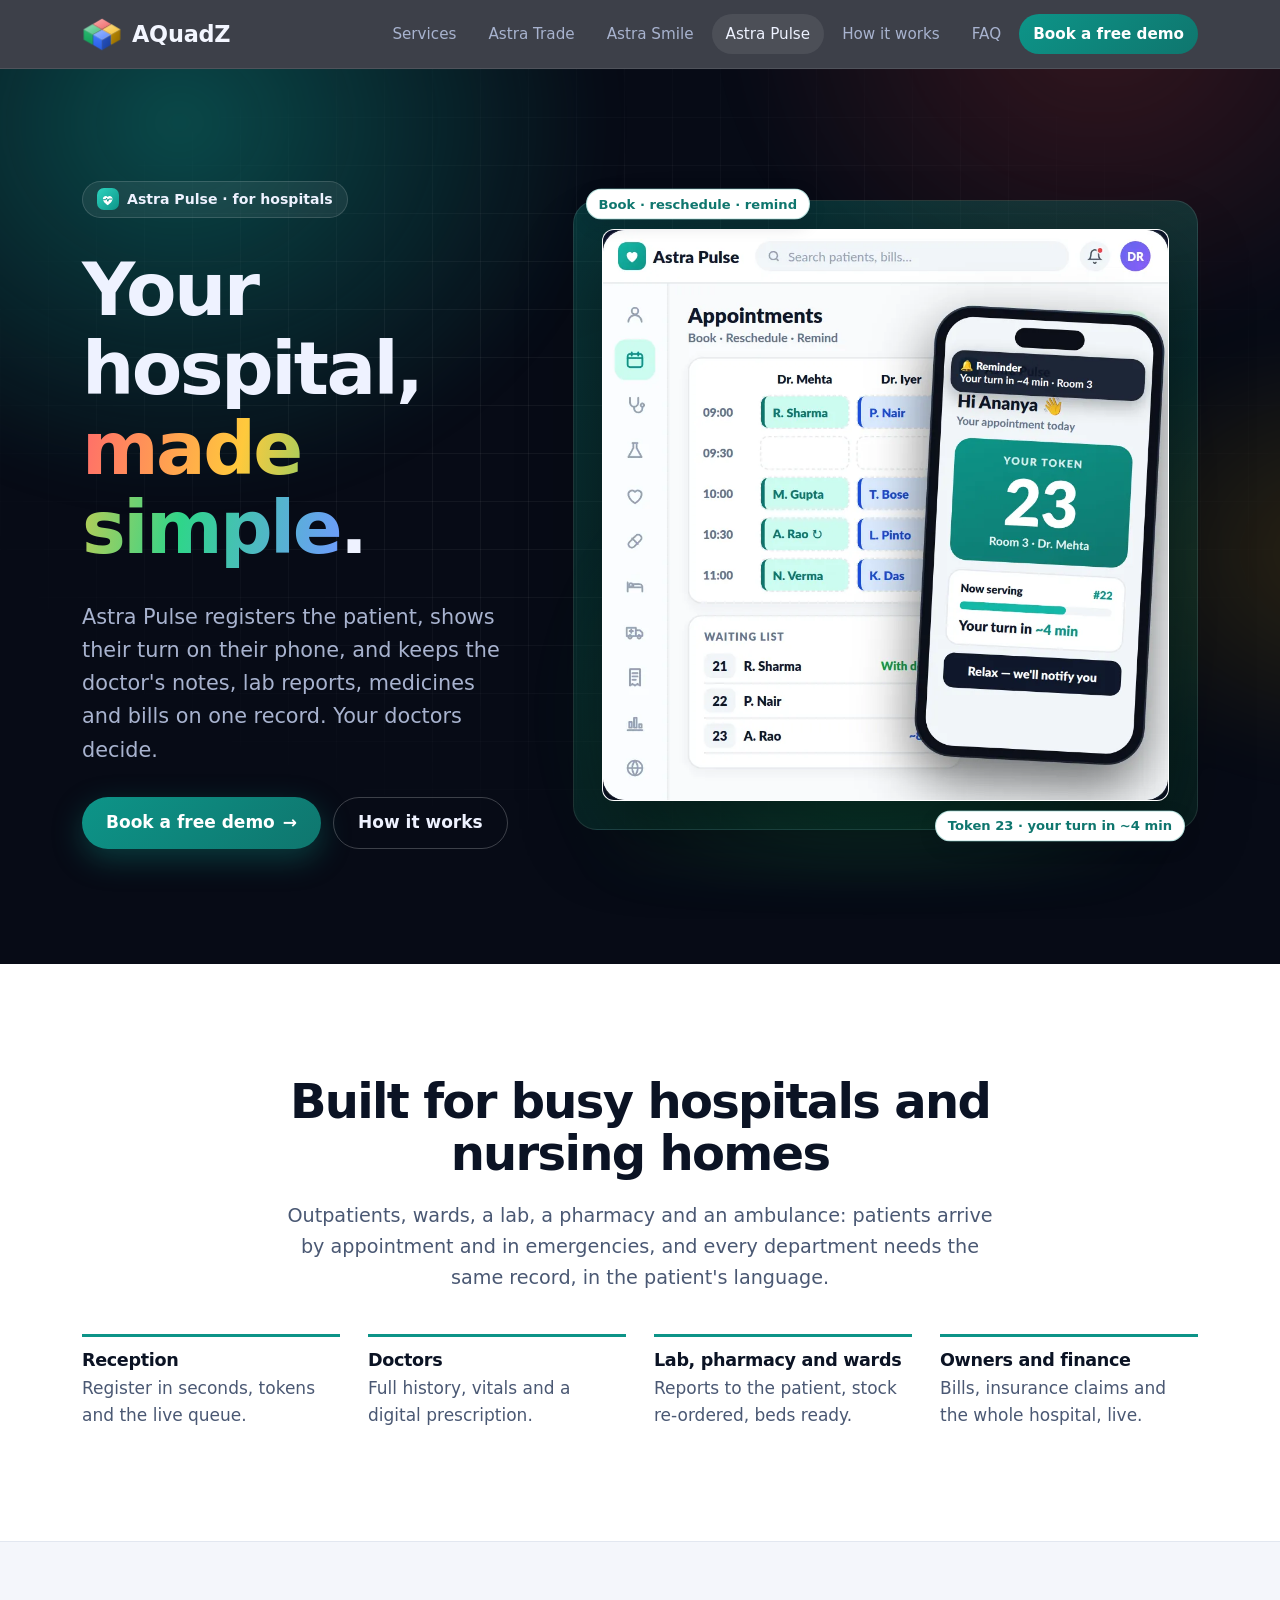
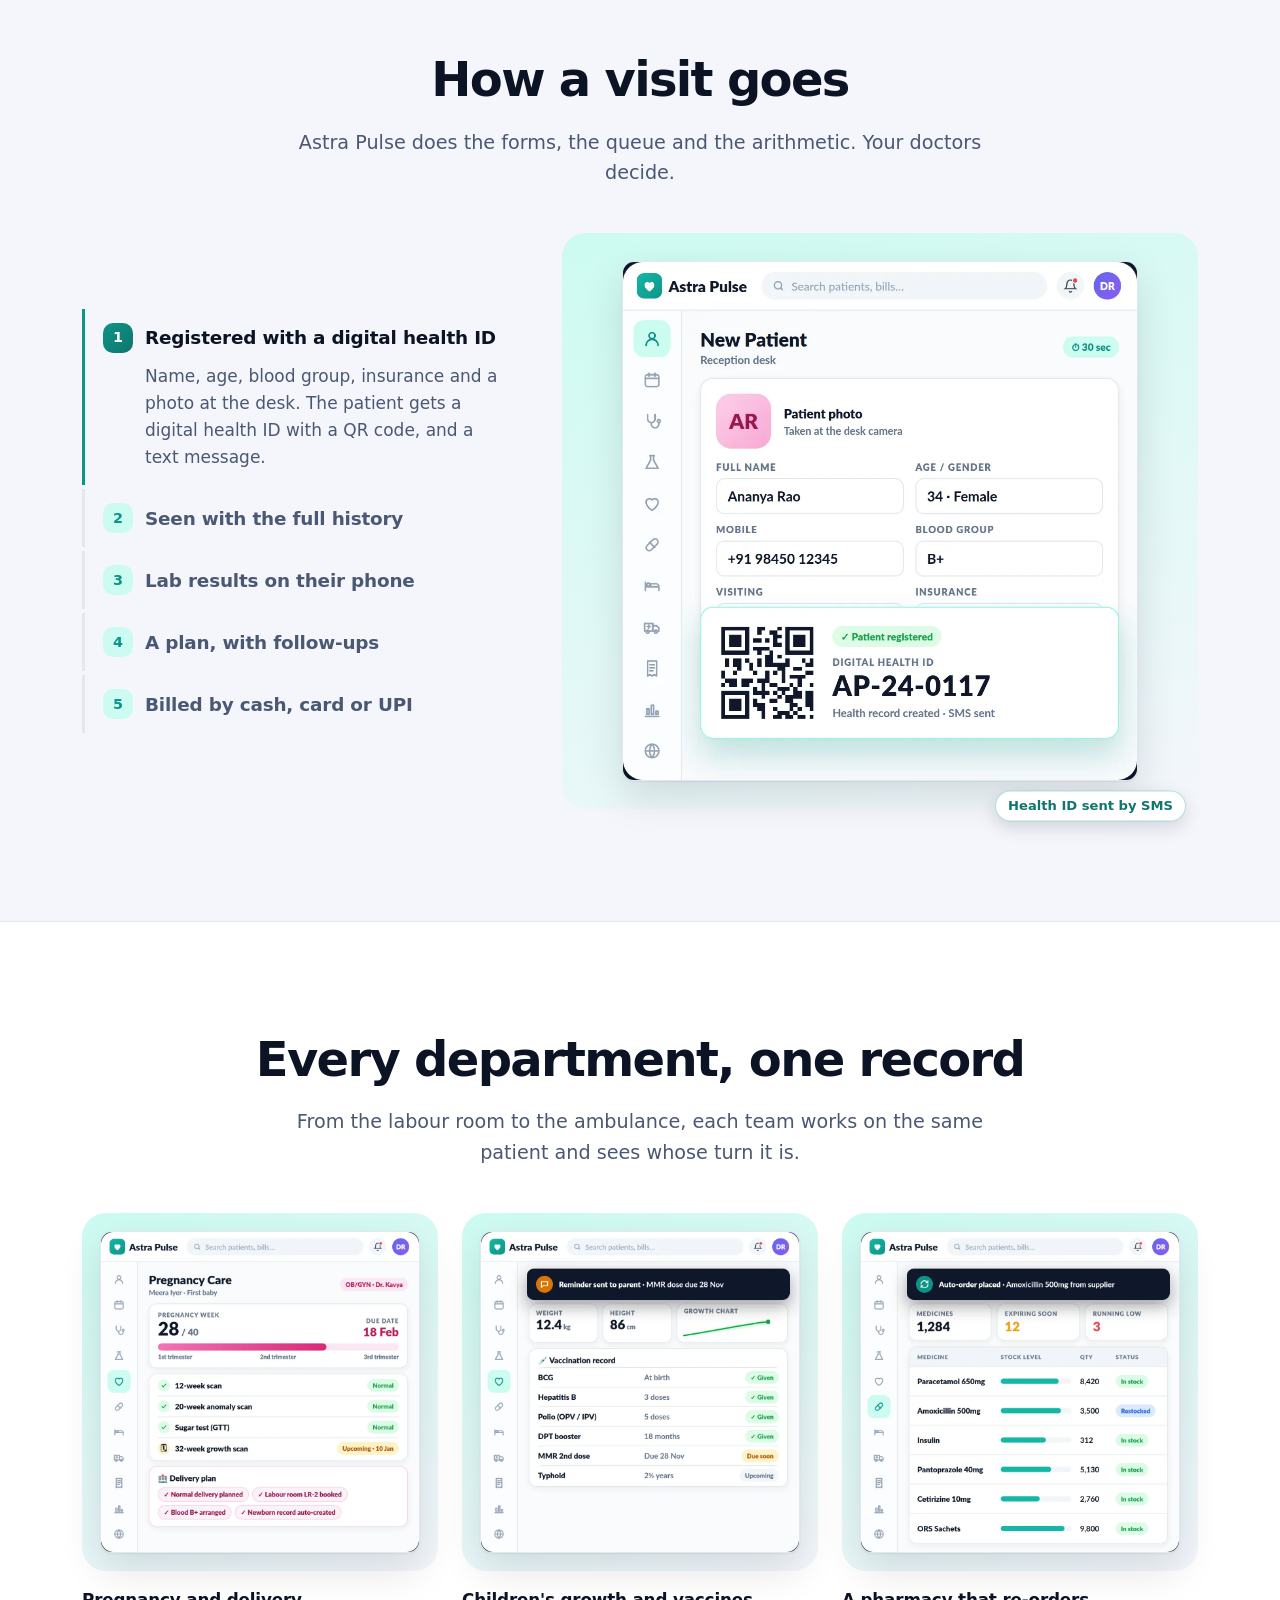
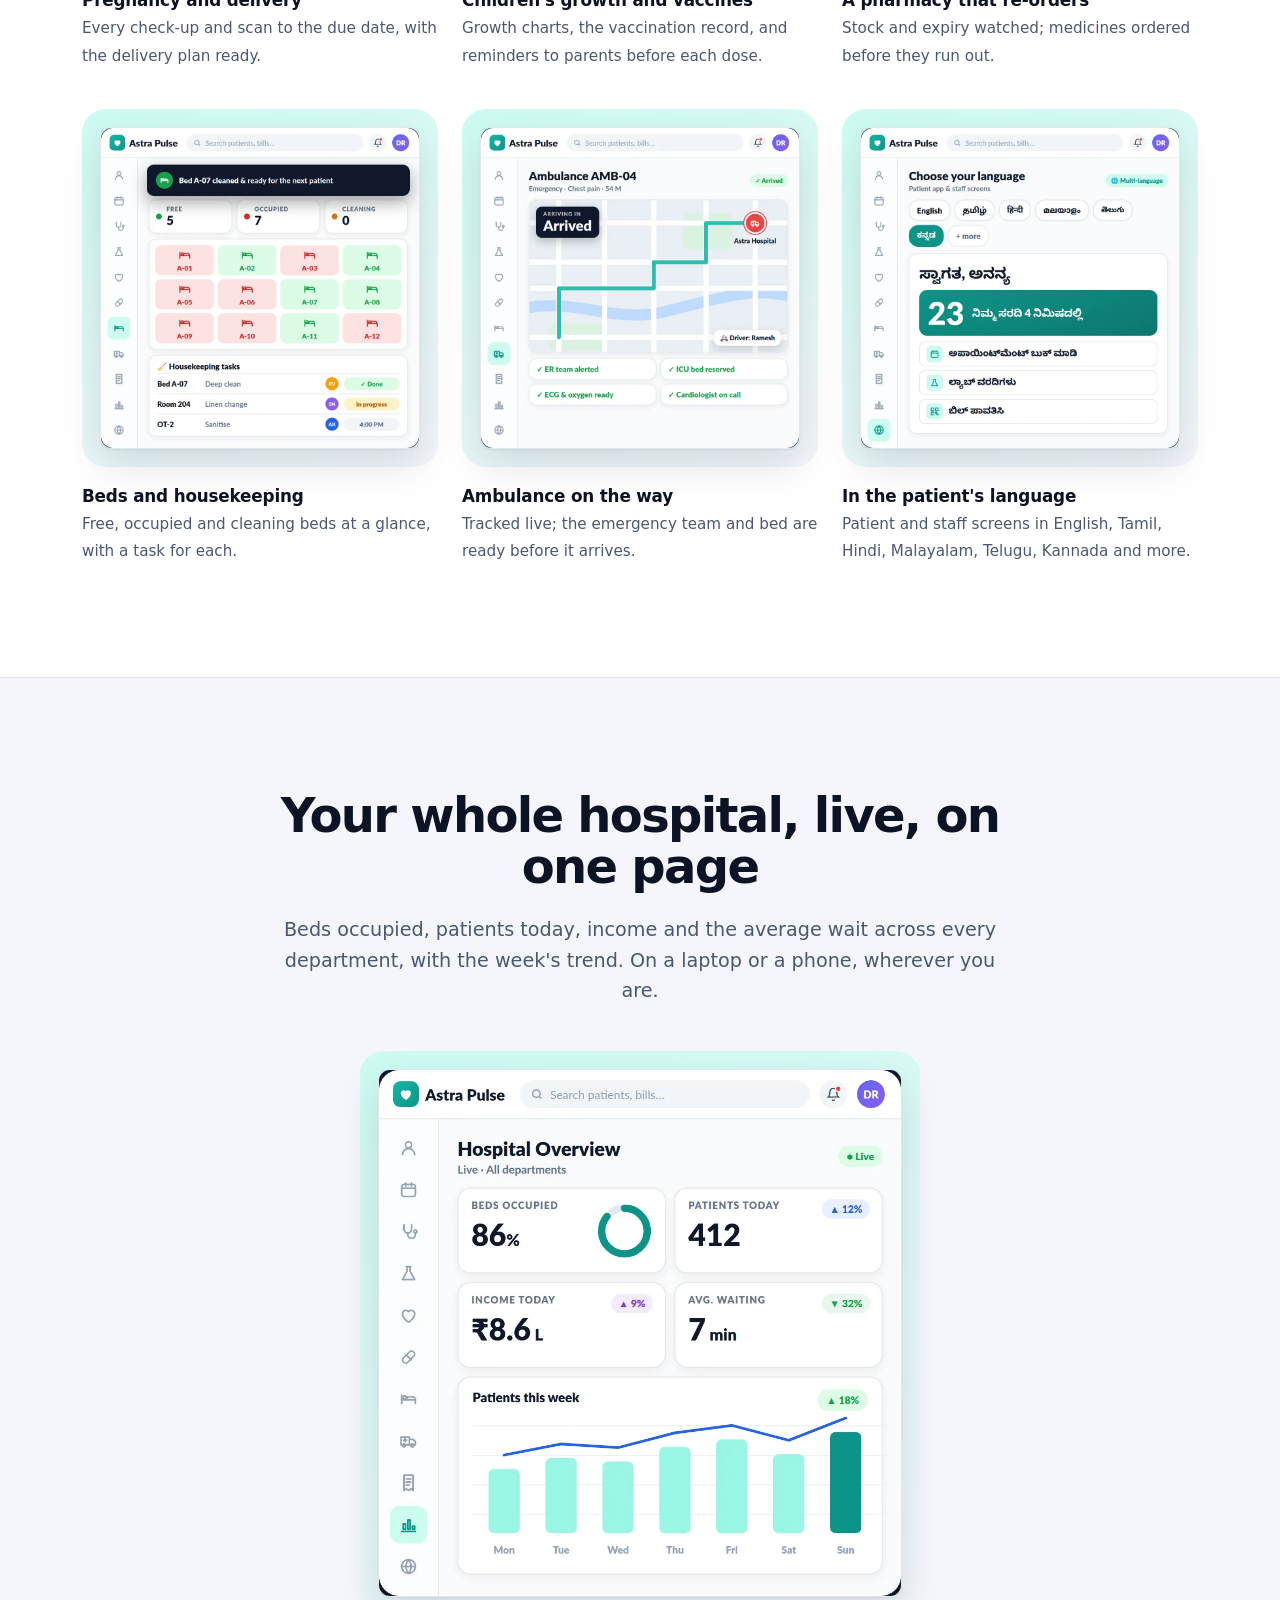
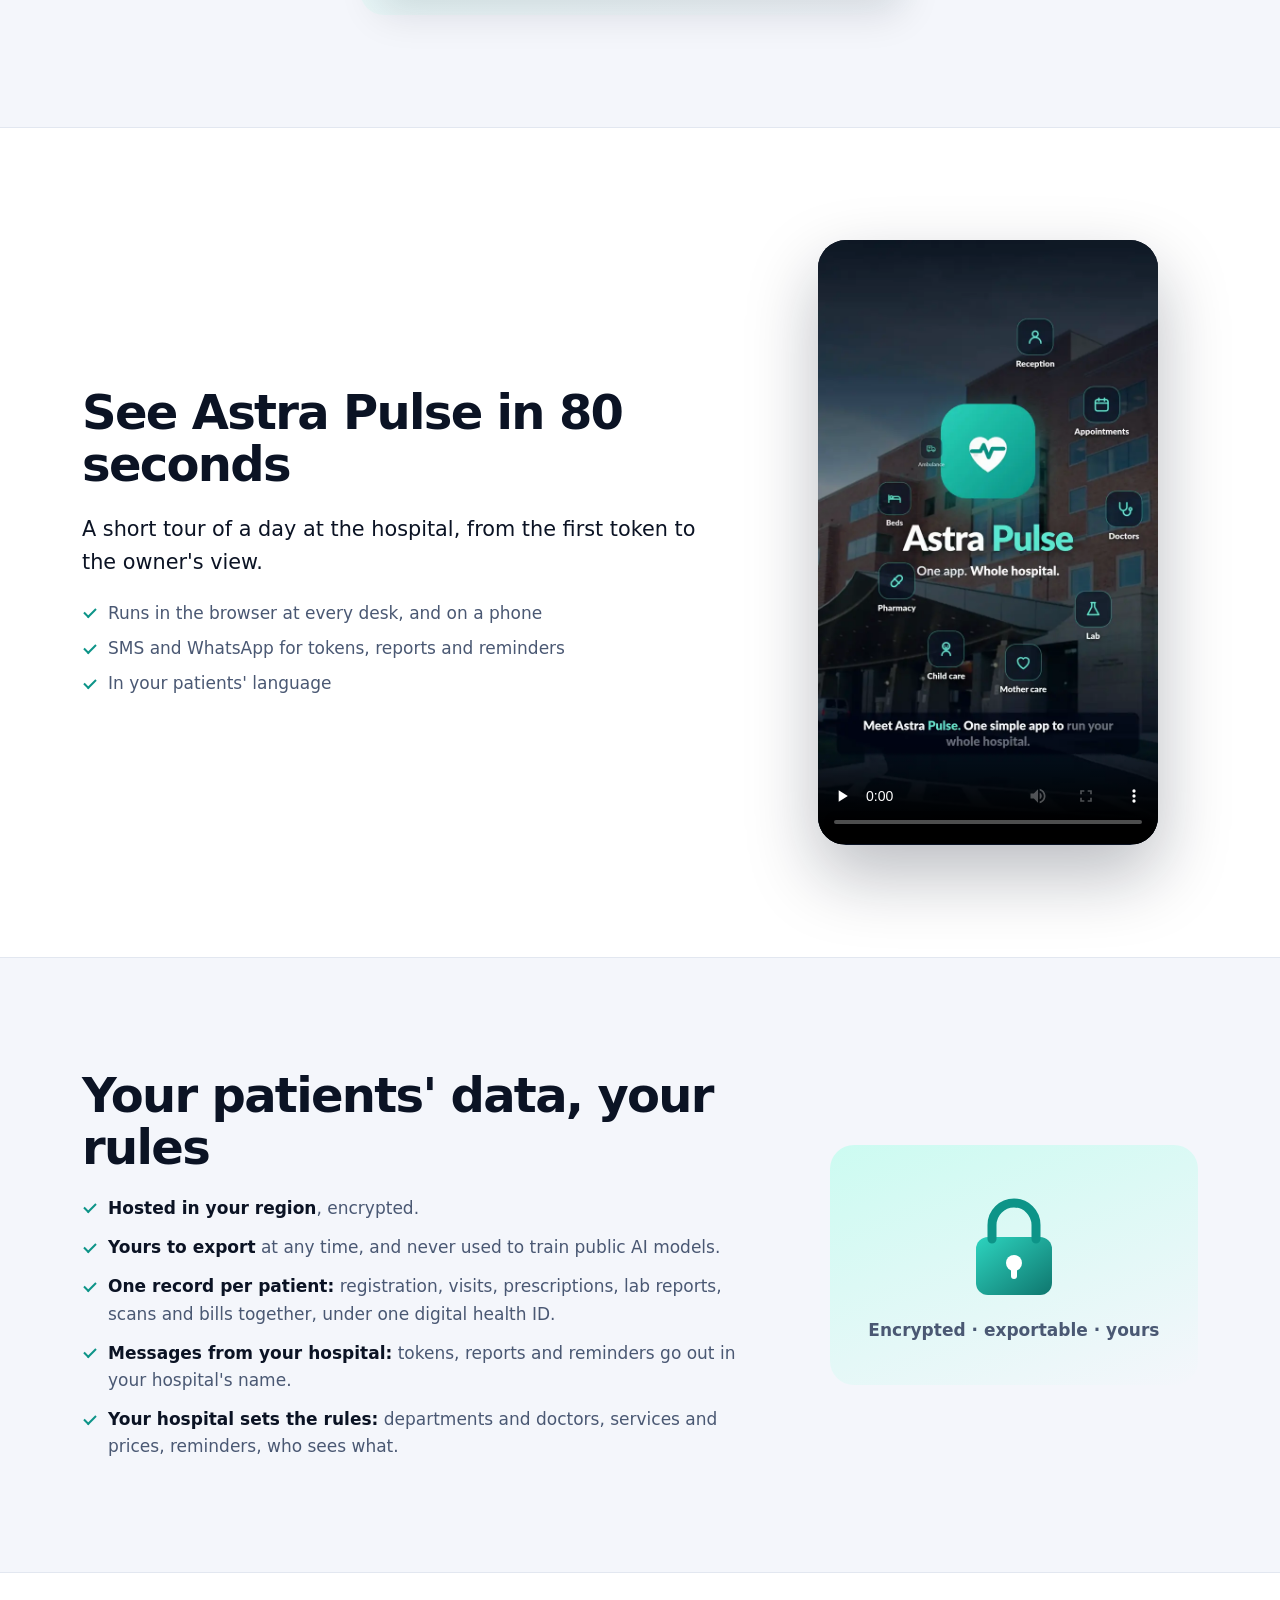
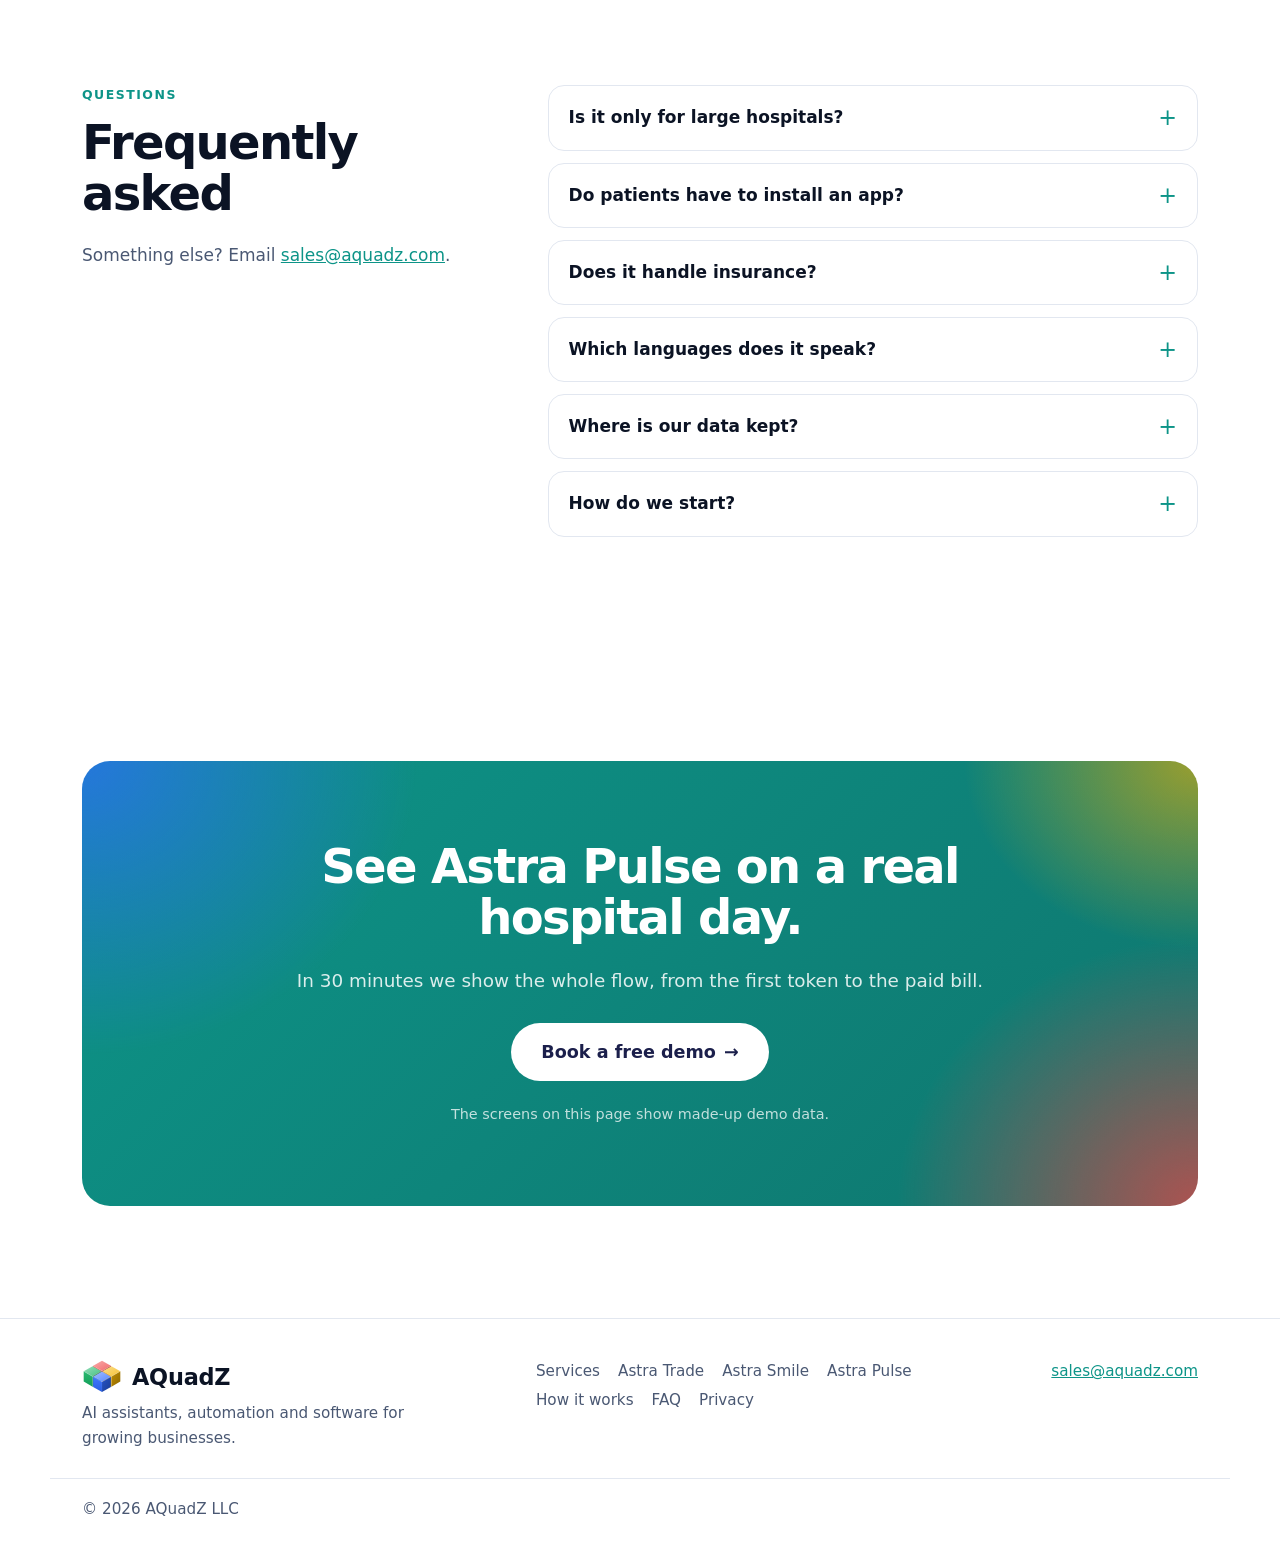
==== astra-pulse/index.html @ 24269461 "Add Astra Smile and Astra Pulse product pages Two new product pages built on the Astra Trade page's " ====
<!doctype html>
<html lang="en">
<head>
  <meta charset="utf-8">
  <meta name="viewport" content="width=device-width, initial-scale=1">
  <title>Astra Pulse: hospital management, from the first token to the paid bill | AQuadZ</title>
  <meta name="description" content="Astra Pulse runs a hospital in one app: registration with a digital health ID, online appointments with a live queue on the patient's phone, prescriptions, lab reports, pharmacy, wards, maternity and child care, ambulance, billing and insurance claims.">
  <link rel="canonical" href="https://aquadz.com/astra-pulse/">
  <link rel="icon" href="../favicon.svg" type="image/svg+xml">
  <meta name="theme-color" content="#070b16">
  <link rel="stylesheet" href="../styles.css">
  <script>document.documentElement.classList.add('js')</script>
  <meta property="og:title" content="Astra Pulse: your hospital, made simple">
  <meta property="og:description" content="Registration, the live queue, the doctor's notes, lab reports, pharmacy, wards and bills on one patient record. Your doctors decide.">
  <meta property="og:url" content="https://aquadz.com/astra-pulse/">
  <meta property="og:type" content="website">
  <meta property="og:site_name" content="AQuadZ">
  <meta property="og:image" content="https://aquadz.com/astra-pulse/img/queue.webp">
  <script type="application/ld+json">
  {
    "@context": "https://schema.org",
    "@type": "SoftwareApplication",
    "name": "Astra Pulse",
    "applicationCategory": "BusinessApplication",
    "operatingSystem": "Web",
    "url": "https://aquadz.com/astra-pulse/",
    "description": "Hospital management: registration with a digital health ID, appointments with a live queue, prescriptions, lab reports, pharmacy with automatic re-ordering, wards, maternity and child care, ambulance, billing and insurance claims.",
    "publisher": { "@type": "Organization", "name": "AQuadZ LLC", "url": "https://aquadz.com/" }
  }
  </script>
</head>
<body class="astra-pulse">
  <a class="skip" href="#main">Skip to content</a>

  <header class="site-header on-dark">
    <div class="wrap header-row">
      <a class="brand" href="/" aria-label="AQuadZ home">
        <svg class="brand-mark" viewBox="-1.95 -1.7 3.9 3.4" aria-hidden="true"><defs><linearGradient id="a1-red-t" x1="0" y1="0" x2="1" y2="1"><stop offset="0" stop-color="#f8abab"/><stop offset="1" stop-color="#f26969"/></linearGradient><linearGradient id="a1-red-l" x1="0" y1="0" x2="0" y2="1"><stop offset="0" stop-color="#f05353"/><stop offset="1" stop-color="#d23c3c"/></linearGradient><linearGradient id="a1-red-r" x1="0" y1="0" x2="1" y2="1"><stop offset="0" stop-color="#ba3535"/><stop offset="1" stop-color="#8b2727"/></linearGradient><linearGradient id="a1-yellow-t" x1="0" y1="0" x2="1" y2="1"><stop offset="0" stop-color="#fadd8d"/><stop offset="1" stop-color="#f7c234"/></linearGradient><linearGradient id="a1-yellow-l" x1="0" y1="0" x2="0" y2="1"><stop offset="0" stop-color="#f6b915"/><stop offset="1" stop-color="#d89e01"/></linearGradient><linearGradient id="a1-yellow-r" x1="0" y1="0" x2="1" y2="1"><stop offset="0" stop-color="#bf8c01"/><stop offset="1" stop-color="#8e6801"/></linearGradient><linearGradient id="a1-green-t" x1="0" y1="0" x2="1" y2="1"><stop offset="0" stop-color="#96ddb9"/><stop offset="1" stop-color="#45c283"/></linearGradient><linearGradient id="a1-green-l" x1="0" y1="0" x2="0" y2="1"><stop offset="0" stop-color="#29b970"/><stop offset="1" stop-color="#139e58"/></linearGradient><linearGradient id="a1-green-r" x1="0" y1="0" x2="1" y2="1"><stop offset="0" stop-color="#118c4e"/><stop offset="1" stop-color="#0d683a"/></linearGradient><linearGradient id="a1-blue-t" x1="0" y1="0" x2="1" y2="1"><stop offset="0" stop-color="#a1bcff"/><stop offset="1" stop-color="#5989ff"/></linearGradient><linearGradient id="a1-blue-l" x1="0" y1="0" x2="0" y2="1"><stop offset="0" stop-color="#4077ff"/><stop offset="1" stop-color="#295ee0"/></linearGradient><linearGradient id="a1-blue-r" x1="0" y1="0" x2="1" y2="1"><stop offset="0" stop-color="#2553c7"/><stop offset="1" stop-color="#1b3e94"/></linearGradient><clipPath id="a1-q-clip"><polygon transform="translate(0.0 -0.53)" points="0,-1 0.866,-0.5 0.866,0.5 0,1 -0.866,0.5 -0.866,-0.5"/><polygon transform="translate(0.92 0.0)" points="0,-1 0.866,-0.5 0.866,0.5 0,1 -0.866,0.5 -0.866,-0.5"/><polygon transform="translate(-0.92 0.0)" points="0,-1 0.866,-0.5 0.866,0.5 0,1 -0.866,0.5 -0.866,-0.5"/><polygon transform="translate(0.0 0.53)" points="0,-1 0.866,-0.5 0.866,0.5 0,1 -0.866,0.5 -0.866,-0.5"/></clipPath><linearGradient id="a1-q-shine" x1="0" y1="0" x2="1" y2="0"><stop offset="0" stop-color="#fff" stop-opacity="0"/><stop offset=".5" stop-color="#fff" stop-opacity=".45"/><stop offset="1" stop-color="#fff" stop-opacity="0"/></linearGradient></defs><g class="q-in" style="--dx:0.0px;--dy:-2.2px;--i:0"><g transform="translate(0.0 -0.53)"><g class="q-beat" style="--i:0"><polygon points="0,-1 0.866,-0.5 0,0 -0.866,-0.5" fill="url(#a1-red-t)"/><polygon points="-0.866,-0.5 0,0 0,1 -0.866,0.5" fill="url(#a1-red-l)"/><polygon points="0,0 0.866,-0.5 0.866,0.5 0,1" fill="url(#a1-red-r)"/><polyline points="-0.866,-0.5 0,0 0.866,-0.5" fill="none" stroke="#fff" stroke-opacity=".55" stroke-width=".035" stroke-linejoin="round"/><polyline points="0,0 0,1" fill="none" stroke="#fff" stroke-opacity=".18" stroke-width=".03"/></g></g></g><g class="q-in" style="--dx:2.2px;--dy:0.0px;--i:1"><g transform="translate(0.92 0.0)"><g class="q-beat" style="--i:1"><polygon points="0,-1 0.866,-0.5 0,0 -0.866,-0.5" fill="url(#a1-yellow-t)"/><polygon points="-0.866,-0.5 0,0 0,1 -0.866,0.5" fill="url(#a1-yellow-l)"/><polygon points="0,0 0.866,-0.5 0.866,0.5 0,1" fill="url(#a1-yellow-r)"/><polyline points="-0.866,-0.5 0,0 0.866,-0.5" fill="none" stroke="#fff" stroke-opacity=".55" stroke-width=".035" stroke-linejoin="round"/><polyline points="0,0 0,1" fill="none" stroke="#fff" stroke-opacity=".18" stroke-width=".03"/></g></g></g><g class="q-in" style="--dx:-2.2px;--dy:0.0px;--i:3"><g transform="translate(-0.92 0.0)"><g class="q-beat" style="--i:3"><polygon points="0,-1 0.866,-0.5 0,0 -0.866,-0.5" fill="url(#a1-green-t)"/><polygon points="-0.866,-0.5 0,0 0,1 -0.866,0.5" fill="url(#a1-green-l)"/><polygon points="0,0 0.866,-0.5 0.866,0.5 0,1" fill="url(#a1-green-r)"/><polyline points="-0.866,-0.5 0,0 0.866,-0.5" fill="none" stroke="#fff" stroke-opacity=".55" stroke-width=".035" stroke-linejoin="round"/><polyline points="0,0 0,1" fill="none" stroke="#fff" stroke-opacity=".18" stroke-width=".03"/></g></g></g><g class="q-in" style="--dx:0.0px;--dy:2.2px;--i:2"><g transform="translate(0.0 0.53)"><g class="q-beat" style="--i:2"><polygon points="0,-1 0.866,-0.5 0,0 -0.866,-0.5" fill="url(#a1-blue-t)"/><polygon points="-0.866,-0.5 0,0 0,1 -0.866,0.5" fill="url(#a1-blue-l)"/><polygon points="0,0 0.866,-0.5 0.866,0.5 0,1" fill="url(#a1-blue-r)"/><polyline points="-0.866,-0.5 0,0 0.866,-0.5" fill="none" stroke="#fff" stroke-opacity=".55" stroke-width=".035" stroke-linejoin="round"/><polyline points="0,0 0,1" fill="none" stroke="#fff" stroke-opacity=".18" stroke-width=".03"/></g></g></g><g clip-path="url(#a1-q-clip)"><rect class="q-shine" x="-3" y="-2" width="1.4" height="4" fill="url(#a1-q-shine)" transform="skewX(-20)"/></g></svg>
        <span class="wordmark"><b class="wm-a">A</b>Quad<b class="wm-z">Z</b></span>
      </a>
      <nav aria-label="Main">
        <a class="nav-sub" href="/#services">Services</a>
        <a href="../astra/">Astra Trade</a>
        <a href="../astra-smile/">Astra Smile</a>
        <a href="./" aria-current="page">Astra Pulse</a>
        <a class="nav-sub" href="#how-it-works">How it works</a>
        <a class="nav-sub" href="#faq">FAQ</a>
        <a class="nav-cta" href="#demo">Book a free demo</a>
      </nav>
    </div>
  </header>

  <main id="main">
    <!-- Hero -->
    <section class="hero astra-hero">
      <div class="hero-glow" aria-hidden="true"></div>
      <div class="hero-grid" aria-hidden="true"></div>
      <div class="wrap hero-row">
        <div class="hero-copy">
          <p class="pill"><span class="pmark m-pulse" aria-hidden="true"><svg viewBox="0 0 48 48"><path d="M24 41s-15-8.6-15-20a8.5 8.5 0 0 1 15-5.4A8.5 8.5 0 0 1 39 21c0 11.4-15 20-15 20z" fill="#fff"/><path d="M11 24h7l2.5-5 4 10 3-7h9" fill="none" stroke="#0d9488" stroke-width="3" stroke-linecap="round" stroke-linejoin="round"/></svg></span> Astra Pulse · for hospitals</p>
          <h1>Your hospital, <span class="grad">made simple</span>.</h1>
          <p class="lead">Astra Pulse registers the patient, shows their turn on their phone, and keeps the doctor's notes, lab reports, medicines and bills on one record. Your doctors decide.</p>
          <div class="hero-actions">
            <a class="btn btn-primary" href="#demo">Book a free demo <span aria-hidden="true">→</span></a>
            <a class="btn btn-ghost" href="#how-it-works">How it works</a>
          </div>
        </div>

        <figure class="closeup closeup-hero">
          <img src="img/queue.webp" width="972" height="980" alt="Today's appointments for Dr. Mehta and Dr. Iyer with the waiting list, and on the patient's phone her token 23 for Room 3 with Dr. Mehta: now serving 22, her turn in about 4 minutes.">
          <span class="callout c-tl" aria-hidden="true">Book · reschedule · remind</span>
          <span class="callout c-br" aria-hidden="true">Token 23 · your turn in ~4 min</span>
        </figure>
      </div>
    </section>

    <!-- Who it's for -->
    <section class="section astra-who" id="who">
      <div class="wrap">
        <h2 class="centered">Built for busy hospitals and nursing homes</h2>
        <p class="centered-lead">Outpatients, wards, a lab, a pharmacy and an ambulance: patients arrive by appointment and in emergencies, and every department needs the same record, in the patient's language.</p>
        <div class="who-row">
          <div><h3>Reception</h3><p>Register in seconds, tokens and the live queue.</p></div>
          <div><h3>Doctors</h3><p>Full history, vitals and a digital prescription.</p></div>
          <div><h3>Lab, pharmacy and wards</h3><p>Reports to the patient, stock re-ordered, beds ready.</p></div>
          <div><h3>Owners and finance</h3><p>Bills, insurance claims and the whole hospital, live.</p></div>
        </div>
      </div>
    </section>

    <!-- How a visit goes: step switcher -->
    <section class="section section-soft" id="how-it-works">
      <div class="wrap">
        <h2 class="centered">How a visit goes</h2>
        <p class="centered-lead">Astra Pulse does the forms, the queue and the arithmetic. Your doctors decide.</p>

        <div class="switcher">
          <ol class="sw-steps">
            <li class="sw-step is-on">
              <button type="button" class="sw-head" aria-expanded="true" aria-controls="sw-p1" data-step="1"><span class="sw-num">1</span>Registered with a digital health ID</button>
              <div class="sw-body" id="sw-p1"><p>Name, age, blood group, insurance and a photo at the desk. The patient gets a digital health ID with a QR code, and a text message.</p></div>
            </li>
            <li class="sw-step">
              <button type="button" class="sw-head" aria-expanded="false" aria-controls="sw-p2" data-step="2"><span class="sw-num">2</span>Seen with the full history</button>
              <div class="sw-body" id="sw-p2"><p>The doctor sees past visits, allergies and vitals, and writes a digital prescription that goes straight to the pharmacy.</p></div>
            </li>
            <li class="sw-step">
              <button type="button" class="sw-head" aria-expanded="false" aria-controls="sw-p3" data-step="3"><span class="sw-num">3</span>Lab results on their phone</button>
              <div class="sw-body" id="sw-p3"><p>Blood count, sugar, cholesterol and more, from the sample to the doctor's check, with the report sent to the patient by SMS and WhatsApp.</p></div>
            </li>
            <li class="sw-step">
              <button type="button" class="sw-head" aria-expanded="false" aria-controls="sw-p4" data-step="4"><span class="sw-num">4</span>A plan, with follow-ups</button>
              <div class="sw-body" id="sw-p4"><p>Medicines, diet, exercise and tests in one plan, and a reminder the day before each follow-up visit.</p></div>
            </li>
            <li class="sw-step">
              <button type="button" class="sw-head" aria-expanded="false" aria-controls="sw-p5" data-step="5"><span class="sw-num">5</span>Billed by cash, card or UPI</button>
              <div class="sw-body" id="sw-p5"><p>The bill builds itself from the visit. Insurance pays its share, and the patient pays the rest by cash, card or UPI.</p></div>
            </li>
          </ol>

          <div class="sw-stage">
            <figure class="closeup sw-pic sw-square is-on" data-step="1">
              <img src="img/step-register.webp" width="972" height="980" loading="lazy" alt="A new patient at the reception desk: photo, name, age, mobile and blood group, and the confirmation Patient registered with digital health ID AP-24-0117 and a QR code, health record created and SMS sent.">
              <span class="callout c-br" aria-hidden="true">Health ID sent by SMS</span>
            </figure>
            <figure class="closeup sw-pic sw-square" data-step="2">
              <img src="img/step-doctor.webp" width="972" height="980" loading="lazy" alt="The doctor's view of a patient with an allergy to penicillin: blood pressure, heart rate, oxygen and temperature, and a digital prescription of three medicines, signed and sent to the pharmacy.">
              <span class="callout c-br" aria-hidden="true">Signed · sent to the pharmacy</span>
            </figure>
            <figure class="closeup sw-pic sw-square" data-step="3">
              <img src="img/step-lab.webp" width="972" height="980" loading="lazy" alt="A lab report sent to the patient's phone by SMS and WhatsApp after sample, testing and the doctor's check: haemoglobin and thyroid normal, fasting blood sugar, HbA1c and total cholesterol marked high.">
              <span class="callout c-br" aria-hidden="true">Out-of-range values in red</span>
            </figure>
            <figure class="closeup sw-pic sw-square" data-step="4">
              <img src="img/step-plan.webp" width="972" height="980" loading="lazy" alt="A treatment plan of medicines, diet, exercise, tests and a follow-up review, with follow-up visits on 24 December, 24 January and 24 March and reminders set a day before each.">
              <span class="callout c-br" aria-hidden="true">Reminder a day before each visit</span>
            </figure>
            <figure class="closeup sw-pic sw-square" data-step="5">
              <img src="img/step-bill.webp" width="972" height="980" loading="lazy" alt="A hospital bill of consultation, lab tests, medicines and a chest X-ray, with ₹3,000 paid by insurance and ₹910 for the patient, paid by UPI with a QR code.">
              <span class="callout c-br" aria-hidden="true">Insurance share deducted</span>
            </figure>
          </div>
        </div>
      </div>
    </section>

    <!-- Every department -->
    <section class="section" id="after">
      <div class="wrap">
        <h2 class="centered">Every department, one record</h2>
        <p class="centered-lead">From the labour room to the ambulance, each team works on the same patient and sees whose turn it is.</p>
        <div class="closeup-row">
          <figure>
            <div class="closeup"><img src="img/pregnancy.webp" width="972" height="980" loading="lazy" alt="Pregnancy care: week 28 of 40, due on 18 February, the 12-week, 20-week and sugar tests normal, the 32-week growth scan upcoming, and the delivery plan with the labour room booked and blood arranged."></div>
            <figcaption><strong>Pregnancy and delivery</strong><span>Every check-up and scan to the due date, with the delivery plan ready.</span></figcaption>
          </figure>
          <figure>
            <div class="closeup"><img src="img/children.webp" width="972" height="980" loading="lazy" alt="A child's weight, height and growth chart, the vaccination record from birth, and a reminder sent to the parent for the second MMR dose due on 28 November."></div>
            <figcaption><strong>Children's growth and vaccines</strong><span>Growth charts, the vaccination record, and reminders to parents before each dose.</span></figcaption>
          </figure>
          <figure>
            <div class="closeup"><img src="img/pharmacy.webp" width="972" height="980" loading="lazy" alt="The pharmacy's stock: 1,284 medicines, 12 expiring soon, 3 running low, and an order for amoxicillin placed with the supplier automatically."></div>
            <figcaption><strong>A pharmacy that re-orders</strong><span>Stock and expiry watched; medicines ordered before they run out.</span></figcaption>
          </figure>
          <figure>
            <div class="closeup"><img src="img/beds.webp" width="972" height="980" loading="lazy" alt="Ward beds: 5 free, 7 occupied, bed A-07 cleaned and ready for the next patient, and the housekeeping tasks for beds, rooms and the operating theatre."></div>
            <figcaption><strong>Beds and housekeeping</strong><span>Free, occupied and cleaning beds at a glance, with a task for each.</span></figcaption>
          </figure>
          <figure>
            <div class="closeup"><img src="img/ambulance.webp" width="972" height="980" loading="lazy" alt="An ambulance tracked on the map to the hospital, arrived, with the ER team alerted, an ICU bed reserved, ECG and oxygen ready and the cardiologist on call."></div>
            <figcaption><strong>Ambulance on the way</strong><span>Tracked live; the emergency team and bed are ready before it arrives.</span></figcaption>
          </figure>
          <figure>
            <div class="closeup"><img src="img/languages.webp" width="972" height="980" loading="lazy" alt="Choose your language: English, Tamil, Hindi, Malayalam, Telugu, Kannada and more, and the patient's queue screen in Kannada showing token 23."></div>
            <figcaption><strong>In the patient's language</strong><span>Patient and staff screens in English, Tamil, Hindi, Malayalam, Telugu, Kannada and more.</span></figcaption>
          </figure>
        </div>
      </div>
    </section>

    <!-- One place -->
    <section class="section section-soft" id="one-place">
      <div class="wrap">
        <h2 class="centered">Your whole hospital, live, on one page</h2>
        <p class="centered-lead">Beds occupied, patients today, income and the average wait across every department, with the week's trend. On a laptop or a phone, wherever you are.</p>
        <div class="closeup-row one">
          <figure>
            <div class="closeup"><img src="img/dashboard.webp" width="972" height="980" loading="lazy" alt="Hospital overview, live across all departments: 86% of beds occupied, 412 patients today, ₹8.6 lakh income today, an average wait of 7 minutes, and a chart of patients this week."></div>
          </figure>
        </div>
      </div>
    </section>

    <!-- The reel -->
    <section class="section" id="tour">
      <div class="wrap tour">
        <div>
          <h2>See Astra Pulse in 80 seconds</h2>
          <p class="lead">A short tour of a day at the hospital, from the first token to the owner's view.</p>
          <ul class="ticks">
            <li>Runs in the browser at every desk, and on a phone</li>
            <li>SMS and WhatsApp for tokens, reports and reminders</li>
            <li>In your patients' language</li>
          </ul>
        </div>
        <video controls preload="none" playsinline width="720" height="1280" poster="media/tour-poster.webp" aria-label="Astra Pulse tour, 80 seconds, with voice-over">
          <source src="media/astra-pulse-tour.mp4" type="video/mp4">
          <track kind="captions" src="media/astra-pulse-tour.en.vtt" srclang="en" label="English">
          <a href="media/astra-pulse-tour.mp4">Watch the Astra Pulse tour (MP4, 7 MB)</a>
        </video>
      </div>
    </section>

    <!-- Trust -->
    <section class="section section-soft" id="trust">
      <div class="wrap trust">
        <div>
          <h2>Your patients' data, your rules</h2>
          <ul class="ticks astra-ticks">
            <li><strong>Hosted in your region</strong>, encrypted.</li>
            <li><strong>Yours to export</strong> at any time, and never used to train public AI models.</li>
            <li><strong>One record per patient:</strong> registration, visits, prescriptions, lab reports, scans and bills together, under one digital health ID.</li>
            <li><strong>Messages from your hospital:</strong> tokens, reports and reminders go out in your hospital's name.</li>
            <li><strong>Your hospital sets the rules:</strong> departments and doctors, services and prices, reminders, who sees what.</li>
          </ul>
        </div>
        <div class="trust-art" aria-hidden="true">
          <svg viewBox="0 0 120 120" width="120" height="120"><rect x="22" y="52" width="76" height="58" rx="12" fill="url(#lk)"/><path d="M38 54V40a22 22 0 0 1 44 0v14" fill="none" stroke="#0d9488" stroke-width="9" stroke-linecap="round"/><circle cx="60" cy="78" r="8" fill="#fff"/><rect x="57" y="80" width="6" height="14" rx="3" fill="#fff"/><defs><linearGradient id="lk" x1="0" y1="0" x2="1" y2="1"><stop offset="0" stop-color="#2dd4bf"/><stop offset="1" stop-color="#0f766e"/></linearGradient></defs></svg>
          <p>Encrypted · exportable · yours</p>
        </div>
      </div>
    </section>

    <!-- FAQ -->
    <section id="faq" class="section">
      <div class="wrap faq-wrap">
        <div>
          <p class="eyebrow">Questions</p>
          <h2 class="section-title">Frequently asked</h2>
          <p class="faq-note">Something else? Email <a href="mailto:sales@aquadz.com">sales@aquadz.com</a>.</p>
        </div>
        <div class="faq">
          <details>
            <summary>Is it only for large hospitals?</summary>
            <p>No. It suits a nursing home as well as a multi-speciality hospital: you set up the departments you have, and add wards, maternity, the pharmacy or the ambulance as you need them.</p>
          </details>
          <details>
            <summary>Do patients have to install an app?</summary>
            <p>No. Tokens, lab reports and reminders arrive by SMS and WhatsApp, and the live queue opens on their phone.</p>
          </details>
          <details>
            <summary>Does it handle insurance?</summary>
            <p>Yes. The bill shows the insurer's share and the patient's share, and the claim is prepared from the same visit.</p>
          </details>
          <details>
            <summary>Which languages does it speak?</summary>
            <p>English, Tamil, Hindi, Malayalam, Telugu, Kannada and more, on the patient's screens and on your staff's.</p>
          </details>
          <details>
            <summary>Where is our data kept?</summary>
            <p>Hosted in your region, encrypted. You can export it at any time, and it is never used to train public AI models.</p>
          </details>
          <details>
            <summary>How do we start?</summary>
            <p>With a free demo on your own hospital's day. Then we set up your departments, doctors, services and prices, and train your team before you go live.</p>
          </details>
        </div>
      </div>
    </section>

    <!-- Contact -->
    <section id="demo" class="section">
      <div class="wrap">
        <div class="cta-card">
          <h2>See Astra Pulse on a real hospital day.</h2>
          <p>In 30 minutes we show the whole flow, from the first token to the paid bill.</p>
          <a class="btn btn-light btn-large" href="mailto:sales@aquadz.com?subject=Astra%20Pulse%20demo">Book a free demo <span aria-hidden="true">→</span></a>
          <p class="cta-note">The screens on this page show made-up demo data.</p>
        </div>
      </div>
    </section>
  </main>

  <footer class="site-footer">
    <div class="wrap footer-grid">
      <div>
        <a class="brand" href="/" aria-label="AQuadZ home">
          <svg class="brand-mark" viewBox="-1.95 -1.7 3.9 3.4" aria-hidden="true"><defs><linearGradient id="a2-red-t" x1="0" y1="0" x2="1" y2="1"><stop offset="0" stop-color="#f8abab"/><stop offset="1" stop-color="#f26969"/></linearGradient><linearGradient id="a2-red-l" x1="0" y1="0" x2="0" y2="1"><stop offset="0" stop-color="#f05353"/><stop offset="1" stop-color="#d23c3c"/></linearGradient><linearGradient id="a2-red-r" x1="0" y1="0" x2="1" y2="1"><stop offset="0" stop-color="#ba3535"/><stop offset="1" stop-color="#8b2727"/></linearGradient><linearGradient id="a2-yellow-t" x1="0" y1="0" x2="1" y2="1"><stop offset="0" stop-color="#fadd8d"/><stop offset="1" stop-color="#f7c234"/></linearGradient><linearGradient id="a2-yellow-l" x1="0" y1="0" x2="0" y2="1"><stop offset="0" stop-color="#f6b915"/><stop offset="1" stop-color="#d89e01"/></linearGradient><linearGradient id="a2-yellow-r" x1="0" y1="0" x2="1" y2="1"><stop offset="0" stop-color="#bf8c01"/><stop offset="1" stop-color="#8e6801"/></linearGradient><linearGradient id="a2-green-t" x1="0" y1="0" x2="1" y2="1"><stop offset="0" stop-color="#96ddb9"/><stop offset="1" stop-color="#45c283"/></linearGradient><linearGradient id="a2-green-l" x1="0" y1="0" x2="0" y2="1"><stop offset="0" stop-color="#29b970"/><stop offset="1" stop-color="#139e58"/></linearGradient><linearGradient id="a2-green-r" x1="0" y1="0" x2="1" y2="1"><stop offset="0" stop-color="#118c4e"/><stop offset="1" stop-color="#0d683a"/></linearGradient><linearGradient id="a2-blue-t" x1="0" y1="0" x2="1" y2="1"><stop offset="0" stop-color="#a1bcff"/><stop offset="1" stop-color="#5989ff"/></linearGradient><linearGradient id="a2-blue-l" x1="0" y1="0" x2="0" y2="1"><stop offset="0" stop-color="#4077ff"/><stop offset="1" stop-color="#295ee0"/></linearGradient><linearGradient id="a2-blue-r" x1="0" y1="0" x2="1" y2="1"><stop offset="0" stop-color="#2553c7"/><stop offset="1" stop-color="#1b3e94"/></linearGradient><clipPath id="a2-q-clip"><polygon transform="translate(0.0 -0.53)" points="0,-1 0.866,-0.5 0.866,0.5 0,1 -0.866,0.5 -0.866,-0.5"/><polygon transform="translate(0.92 0.0)" points="0,-1 0.866,-0.5 0.866,0.5 0,1 -0.866,0.5 -0.866,-0.5"/><polygon transform="translate(-0.92 0.0)" points="0,-1 0.866,-0.5 0.866,0.5 0,1 -0.866,0.5 -0.866,-0.5"/><polygon transform="translate(0.0 0.53)" points="0,-1 0.866,-0.5 0.866,0.5 0,1 -0.866,0.5 -0.866,-0.5"/></clipPath><linearGradient id="a2-q-shine" x1="0" y1="0" x2="1" y2="0"><stop offset="0" stop-color="#fff" stop-opacity="0"/><stop offset=".5" stop-color="#fff" stop-opacity=".45"/><stop offset="1" stop-color="#fff" stop-opacity="0"/></linearGradient></defs><g transform="translate(0.0 -0.53)"><polygon points="0,-1 0.866,-0.5 0,0 -0.866,-0.5" fill="url(#a2-red-t)"/><polygon points="-0.866,-0.5 0,0 0,1 -0.866,0.5" fill="url(#a2-red-l)"/><polygon points="0,0 0.866,-0.5 0.866,0.5 0,1" fill="url(#a2-red-r)"/><polyline points="-0.866,-0.5 0,0 0.866,-0.5" fill="none" stroke="#fff" stroke-opacity=".55" stroke-width=".035" stroke-linejoin="round"/><polyline points="0,0 0,1" fill="none" stroke="#fff" stroke-opacity=".18" stroke-width=".03"/></g><g transform="translate(0.92 0.0)"><polygon points="0,-1 0.866,-0.5 0,0 -0.866,-0.5" fill="url(#a2-yellow-t)"/><polygon points="-0.866,-0.5 0,0 0,1 -0.866,0.5" fill="url(#a2-yellow-l)"/><polygon points="0,0 0.866,-0.5 0.866,0.5 0,1" fill="url(#a2-yellow-r)"/><polyline points="-0.866,-0.5 0,0 0.866,-0.5" fill="none" stroke="#fff" stroke-opacity=".55" stroke-width=".035" stroke-linejoin="round"/><polyline points="0,0 0,1" fill="none" stroke="#fff" stroke-opacity=".18" stroke-width=".03"/></g><g transform="translate(-0.92 0.0)"><polygon points="0,-1 0.866,-0.5 0,0 -0.866,-0.5" fill="url(#a2-green-t)"/><polygon points="-0.866,-0.5 0,0 0,1 -0.866,0.5" fill="url(#a2-green-l)"/><polygon points="0,0 0.866,-0.5 0.866,0.5 0,1" fill="url(#a2-green-r)"/><polyline points="-0.866,-0.5 0,0 0.866,-0.5" fill="none" stroke="#fff" stroke-opacity=".55" stroke-width=".035" stroke-linejoin="round"/><polyline points="0,0 0,1" fill="none" stroke="#fff" stroke-opacity=".18" stroke-width=".03"/></g><g transform="translate(0.0 0.53)"><polygon points="0,-1 0.866,-0.5 0,0 -0.866,-0.5" fill="url(#a2-blue-t)"/><polygon points="-0.866,-0.5 0,0 0,1 -0.866,0.5" fill="url(#a2-blue-l)"/><polygon points="0,0 0.866,-0.5 0.866,0.5 0,1" fill="url(#a2-blue-r)"/><polyline points="-0.866,-0.5 0,0 0.866,-0.5" fill="none" stroke="#fff" stroke-opacity=".55" stroke-width=".035" stroke-linejoin="round"/><polyline points="0,0 0,1" fill="none" stroke="#fff" stroke-opacity=".18" stroke-width=".03"/></g></svg>
          <span class="wordmark"><b class="wm-a">A</b>Quad<b class="wm-z">Z</b></span>
        </a>
        <p class="footer-tag">AI assistants, automation and software for growing businesses.</p>
      </div>
      <nav aria-label="Footer">
        <a href="/#services">Services</a>
        <a href="../astra/">Astra Trade</a>
        <a href="../astra-smile/">Astra Smile</a>
        <a href="./">Astra Pulse</a>
        <a href="/#how-it-works">How it works</a>
        <a href="/#faq">FAQ</a>
        <a href="../privacy.html">Privacy</a>
      </nav>
      <p><a href="mailto:sales@aquadz.com">sales@aquadz.com</a></p>
    </div>
    <div class="wrap footer-bottom"><p>© 2026 AQuadZ LLC</p></div>
  </footer>

  <script>
  (function () {
    var heads = document.querySelectorAll('.sw-head');
    var pics = document.querySelectorAll('.sw-pic');
    heads.forEach(function (h) {
      h.addEventListener('click', function () {
        var n = h.getAttribute('data-step');
        heads.forEach(function (o) {
          var on = o === h;
          o.setAttribute('aria-expanded', on ? 'true' : 'false');
          o.parentNode.classList.toggle('is-on', on);
        });
        pics.forEach(function (p) { p.classList.toggle('is-on', p.getAttribute('data-step') === n); });
      });
    });
  })();
  </script>
</body>
</html>
---- styles.css ----
@font-face {
  font-family: "Roboto Flex";
  src: url("fonts/roboto-flex-wght.woff2") format("woff2");
  font-weight: 100 1000;
  font-style: normal;
  font-display: swap;
}

:root {
  --bg: #ffffff;
  --bg-tint: #f4f6fb;
  --surface: #ffffff;
  --ink: #0b1324;
  --ink-soft: #4a5873;
  --line: #e2e7f0;
  --q-red: #ef4444;
  --q-yellow: #f5b301;
  --q-blue: #2f6bff;
  --q-green: #16b364;
  --brand: #2f6bff;
  --brand-2: #16b364;
  --brand-3: #1d4ed8;
  --brand-soft: #eaefff;
  --accent: #16b364;
  --warn: #f5b301;
  --shadow: 0 1px 2px rgb(11 19 36 / 6%), 0 12px 32px rgb(11 19 36 / 8%);
  --radius: 20px;
  /* always-dark areas (hero, How it works) */
  --night: #070b16;
  --night-2: #0d1426;
  --night-ink: #eef2ff;
  --night-soft: #a8b3cf;
  --night-line: rgb(255 255 255 / 10%);
  --font: "Roboto Flex", system-ui, -apple-system, "Segoe UI", Roboto, "Helvetica Neue", Arial, sans-serif;
  color-scheme: light;
}

@media (prefers-color-scheme: dark) {
  :root {
    --bg: #0a0f1d;
    --bg-tint: #0f1628;
    --surface: #121a2f;
    --ink: #eef2ff;
    --ink-soft: #a8b3cf;
    --line: #1f2a44;
    --brand: #5b8cff;
    --brand-soft: #18224099;
    --shadow: none;
    color-scheme: dark;
  }
}

*,
*::before,
*::after { box-sizing: border-box; }

html { scroll-behavior: smooth; }

body {
  margin: 0;
  background: var(--bg);
  color: var(--ink);
  font: 400 1.0625rem/1.6 var(--font);
  -webkit-font-smoothing: antialiased;
}

a { color: var(--brand); }
a:focus-visible, .btn:focus-visible { outline: 3px solid var(--brand-2); outline-offset: 3px; border-radius: 10px; }

.wrap { max-width: 1180px; margin: 0 auto; padding: 0 16px; }
@media (min-width: 720px) { .wrap { padding: 0 32px; } }

.skip { position: absolute; left: -999px; top: 8px; background: var(--surface); padding: 8px 12px; border-radius: 8px; z-index: 20; }
.skip:focus { left: 8px; }

/* ---------- Header ---------- */
.site-header { position: sticky; top: 0; z-index: 10; background: color-mix(in srgb, var(--bg) 85%, transparent); backdrop-filter: blur(12px); border-bottom: 1px solid var(--line); }
.site-header.on-dark { background: color-mix(in srgb, var(--night) 78%, transparent); border-bottom-color: var(--night-line); }
.header-row { display: flex; align-items: center; justify-content: space-between; gap: 16px; min-height: 68px; }
.brand { display: inline-flex; align-items: center; gap: 10px; color: var(--ink); text-decoration: none; font-weight: 800; font-size: 1.2rem; letter-spacing: -0.02em; }
.on-dark .brand { color: var(--night-ink); }
.brand-mark { width: 40px; height: auto; overflow: visible; }
.wordmark { font-family: "Roboto Flex", var(--font); font-weight: 600; font-size: 1.4rem; letter-spacing: -0.01em; line-height: 1; color: var(--wm-ink, currentColor); }
.wordmark b { font-weight: inherit; }
.brand { --wm-ink: var(--ink); }
.on-dark .brand, .lock.dark { --wm-ink: #f3f6ff; }
.lock.light { --wm-ink: #0b1324; }
.brand-mark .q-in { animation: q-in .9s cubic-bezier(.2,.9,.25,1.2) both; animation-delay: calc(var(--i) * .12s); }
.brand-mark .q-beat { animation: q-beat 2.4s ease-in-out infinite; animation-delay: calc(1.2s + var(--i) * .18s); }
.brand-mark.big .q-beat { animation-name: q-beat-big; }
.brand-mark .q-shine { animation: q-shine 6s ease-in-out infinite; animation-delay: 2.6s; opacity: 0; }
.brand:hover .q-beat { animation-duration: 1.2s; }
@keyframes q-in { from { transform: translate(var(--dx), var(--dy)) scale(.5); opacity: 0; } to { transform: none; opacity: 1; } }
@keyframes q-beat { 0%, 60%, 100% { transform: none; } 14% { transform: scale(1.07); } 30% { transform: scale(.97); } 44% { transform: scale(1.01); } }
@keyframes q-beat-big { 0%, 60%, 100% { transform: none; } 14% { transform: scale(1.14); } 30% { transform: scale(.94); } 44% { transform: scale(1.03); } }
@keyframes q-shine { 0% { transform: translateX(0) skewX(-20deg); opacity: 0; } 5% { opacity: 1; } 22% { transform: translateX(6px) skewX(-20deg); opacity: 0; } 100% { opacity: 0; } }
nav { display: flex; gap: 4px; align-items: center; }
nav a { color: var(--ink-soft); text-decoration: none; padding: 8px 14px; border-radius: 999px; font-size: 0.95rem; font-weight: 500; }
.on-dark nav a { color: var(--night-soft); }
nav a:hover { color: var(--ink); background: var(--bg-tint); }
.on-dark nav a:hover { color: var(--night-ink); background: rgb(255 255 255 / 8%); }
nav .nav-cta, .on-dark nav .nav-cta { color: #fff; background: linear-gradient(135deg, var(--brand), var(--brand-3)); font-weight: 650; }
@media (max-width: 760px) { .site-header nav a:not(.nav-cta) { display: none; } }

/* ---------- Type ---------- */
h1, h2, h3 { line-height: 1.08; letter-spacing: -0.035em; margin: 0 0 0.45em; }
h1 { font-size: clamp(2.5rem, 6.4vw, 4.6rem); font-weight: 850; }
h2 { font-size: clamp(1.9rem, 4vw, 3rem); font-weight: 800; }
h3 { font-size: 1.25rem; font-weight: 750; letter-spacing: -0.02em; }
p { margin: 0 0 1em; }
.eyebrow { color: var(--brand); font-weight: 750; text-transform: uppercase; letter-spacing: 0.12em; font-size: 0.78rem; margin-bottom: 0.9em; }
.section-title { max-width: 22ch; }
.lead { font-size: clamp(1.1rem, 1.9vw, 1.3rem); max-width: 54ch; }
.grad { background: linear-gradient(100deg, #ff6b6b, #ffc93c 34%, #2fd58a 66%, #6f9bff); -webkit-background-clip: text; background-clip: text; color: transparent; }

/* ---------- Buttons ---------- */
.btn { display: inline-flex; align-items: center; gap: 8px; justify-content: center; min-height: 52px; padding: 0 24px; border-radius: 999px; font-weight: 700; text-decoration: none; transition: transform .15s ease, box-shadow .15s ease, background .15s ease; }
.btn:hover { transform: translateY(-1px); }
.btn-primary { color: #fff; background: linear-gradient(135deg, var(--brand), var(--brand-3)); box-shadow: 0 10px 30px rgb(47 107 255 / 35%); }
.btn-ghost { color: var(--night-ink); border: 1px solid rgb(255 255 255 / 22%); }
.btn-ghost:hover { background: rgb(255 255 255 / 8%); }
.btn-light { color: #1b1f4b; background: #fff; }
.btn-large { min-height: 58px; padding: 0 30px; font-size: 1.1rem; }

/* ---------- Hero ---------- */
.hero { position: relative; overflow: hidden; background: var(--night); color: var(--night-ink); padding: clamp(56px, 9vw, 112px) 0 clamp(64px, 9vw, 120px); }
.hero .lead { color: var(--night-soft); }
.hero-glow { position: absolute; inset: -30% -10% auto; height: 120%; background:
  radial-gradient(40% 50% at 20% 30%, rgb(47 107 255 / 42%), transparent 70%),
  radial-gradient(35% 45% at 80% 20%, rgb(239 68 68 / 24%), transparent 70%),
  radial-gradient(30% 40% at 65% 85%, rgb(22 179 100 / 24%), transparent 70%), radial-gradient(25% 30% at 95% 70%, rgb(245 179 1 / 16%), transparent 70%);
  filter: blur(20px); animation: drift 18s ease-in-out infinite alternate; }
.hero-grid { position: absolute; inset: 0; background-image: linear-gradient(rgb(255 255 255 / 5%) 1px, transparent 1px), linear-gradient(90deg, rgb(255 255 255 / 5%) 1px, transparent 1px); background-size: 48px 48px; mask-image: radial-gradient(70% 60% at 50% 40%, #000 30%, transparent 80%); }
.hero-row { position: relative; display: grid; gap: 48px; align-items: center; }
@media (min-width: 1000px) { .hero-row { grid-template-columns: 1.05fr 1fr; } }
.pill { display: inline-flex; align-items: center; gap: 8px; padding: 6px 14px; border-radius: 999px; background: rgb(255 255 255 / 7%); border: 1px solid rgb(255 255 255 / 14%); color: var(--night-ink); font-size: 0.88rem; font-weight: 600; }
.dot { width: 8px; height: 8px; border-radius: 50%; background: var(--accent); box-shadow: 0 0 0 4px rgb(16 179 154 / 25%); animation: pulse 2s ease-in-out infinite; }
.hero h1 { margin-top: 18px; }
.hero-actions { display: flex; gap: 12px; flex-wrap: wrap; margin-top: 30px; }

/* Mock-up window */
.mock { background: linear-gradient(180deg, rgb(255 255 255 / 9%), rgb(255 255 255 / 4%)); border: 1px solid rgb(255 255 255 / 14%); border-radius: 22px; box-shadow: 0 30px 80px rgb(0 0 0 / 45%), inset 0 1px 0 rgb(255 255 255 / 10%); backdrop-filter: blur(10px); overflow: hidden; font-size: 0.86rem; }
.mock-bar { display: flex; align-items: center; gap: 6px; padding: 12px 16px; border-bottom: 1px solid rgb(255 255 255 / 10%); color: var(--night-soft); font-size: 0.8rem; }
.mock-bar i { width: 10px; height: 10px; border-radius: 50%; background: rgb(255 255 255 / 20%); }
.mock-bar i:nth-child(1) { background: #ff5f57; } .mock-bar i:nth-child(2) { background: #febc2e; } .mock-bar i:nth-child(3) { background: #28c840; }
.mock-bar span { margin-left: 10px; }
.mock-body { display: grid; gap: 14px; padding: 18px; }
@media (min-width: 560px) { .mock-body { grid-template-columns: 1fr auto 1.15fr; align-items: stretch; } }

.mail { position: relative; background: rgb(255 255 255 / 6%); border: 1px solid rgb(255 255 255 / 10%); border-radius: 14px; padding: 14px; overflow: hidden; }
.mail-from { display: grid; gap: 2px; margin-bottom: 10px; }
.mail-from b { color: #fff; }
.mail-from span { color: var(--night-soft); font-size: 0.8rem; }
.chip { display: inline-block; padding: 3px 10px; border-radius: 999px; background: rgb(59 91 253 / 25%); color: #c8d3ff; font-size: 0.78rem; margin-bottom: 10px; }
.mail-lines { list-style: none; margin: 0; padding: 0; display: grid; gap: 6px; }
.mail-lines li { padding: 6px 8px; border-radius: 8px; color: var(--night-soft); background: rgb(255 255 255 / 4%); animation: lineRead 7s infinite; }
.mail-lines li:nth-child(2) { animation-delay: .7s; }
.mail-lines li:nth-child(3) { animation-delay: 1.4s; }
.scan { position: absolute; left: 0; right: 0; height: 36px; top: 70px; background: linear-gradient(180deg, transparent, rgb(34 195 230 / 35%), transparent); animation: scan 7s ease-in-out infinite; pointer-events: none; }

.arrow { display: grid; place-items: center; }
.arrow span { writing-mode: vertical-rl; transform: rotate(180deg); font-size: 0.7rem; letter-spacing: 0.14em; text-transform: uppercase; color: var(--brand-2); padding: 10px 4px; border-left: 1px dashed rgb(34 195 230 / 50%); }
@media (max-width: 559px) { .arrow span { writing-mode: horizontal-tb; transform: none; border-left: 0; border-top: 1px dashed rgb(34 195 230 / 50%); padding: 6px 0 0; } }

.quote { background: #fff; color: #0b1324; border-radius: 14px; padding: 12px; display: grid; gap: 4px; align-content: start; }
.q-head, .q-row { display: grid; grid-template-columns: 1.1fr .8fr 1fr; gap: 8px; padding: 7px 8px; border-radius: 8px; }
.q-head { font-size: 0.72rem; text-transform: uppercase; letter-spacing: .08em; color: #6b7891; }
.q-row { background: #f5f7fc; font-variant-numeric: tabular-nums; animation: rowIn 7s infinite; }
.q-row.r1 { animation-delay: 1.8s; } .q-row.r2 { animation-delay: 2.4s; } .q-row.r3 { animation-delay: 3s; }
.check { color: #9a5b00; font-weight: 700; }
.check em { font-style: normal; font-size: 0.68rem; background: #fff1d6; color: #9a5b00; border-radius: 999px; padding: 1px 6px; margin-left: 4px; }
.q-foot { display: flex; justify-content: space-between; align-items: center; gap: 8px; margin-top: 6px; flex-wrap: wrap; }
.ok { color: #0f8a76; font-weight: 650; font-size: 0.8rem; }
.send { background: linear-gradient(135deg, var(--brand), var(--brand-3)); color: #fff; font-weight: 700; padding: 7px 14px; border-radius: 999px; animation: sendPulse 7s infinite; }

/* ---------- Strip ---------- */
.strip { background: var(--night-2); color: var(--night-soft); border-top: 1px solid var(--night-line); }

/* ---------- Sections ---------- */
.section { padding: clamp(64px, 9vw, 112px) 0; }
.section-tight { padding-top: 0; }
.section-dark { background: var(--night); color: var(--night-ink); }
.section-dark .eyebrow { color: var(--brand-2); }

/* Cards */
.cards { display: grid; gap: 20px; grid-template-columns: repeat(auto-fit, minmax(290px, 1fr)); margin-top: 36px; }
@media (min-width: 1000px) {
  .cards { grid-template-columns: repeat(6, 1fr); }
  .cards .card { grid-column: span 2; }
}
.card { position: relative; background: var(--surface); border: 1px solid var(--line); border-radius: var(--radius); padding: 28px; box-shadow: var(--shadow); overflow: hidden; transition: transform .2s ease, box-shadow .2s ease; }
.card:hover { transform: translateY(-4px); box-shadow: 0 20px 50px rgb(11 19 36 / 12%); }
.card::before { content: ""; position: absolute; inset: 0 0 auto; height: 4px; background: var(--c); }
.c-red { --c: linear-gradient(90deg, var(--q-red), #f97316); --c1: var(--q-red); }
.c-yellow { --c: linear-gradient(90deg, var(--q-yellow), #f97316); --c1: #d99a00; }
.c-blue { --c: linear-gradient(90deg, var(--q-blue), #22c3e6); --c1: var(--q-blue); }
.c-green { --c: linear-gradient(90deg, var(--q-green), #22c3e6); --c1: var(--q-green); }
.c-all { --c: linear-gradient(90deg, var(--q-red), var(--q-yellow), var(--q-green), var(--q-blue)); --c1: var(--q-blue); }
.card p { color: var(--ink-soft); }
.tag { display: inline-block; vertical-align: middle; margin-left: 6px; font-size: 0.72rem; font-weight: 750; letter-spacing: 0.04em; color: var(--accent); border: 1px solid currentColor; border-radius: 999px; padding: 1px 9px; }
.ticks { list-style: none; padding: 0; margin: 0; display: grid; gap: 8px; }
.ticks li { position: relative; padding-left: 26px; }
.ticks li::before { content: ""; position: absolute; left: 2px; top: 0.5em; width: 12px; height: 7px; border-left: 2px solid var(--c1); border-bottom: 2px solid var(--c1); transform: rotate(-45deg); }

/* Card illustrations */
.card-art { height: 110px; border-radius: 14px; background: var(--bg-tint); margin-bottom: 22px; display: flex; align-items: center; justify-content: center; gap: 12px; }
.mini-mail { width: 64px; height: 48px; border-radius: 8px; background: var(--surface); border: 2px solid color-mix(in srgb, var(--c1) 50%, transparent); position: relative; }
.mini-mail::after { content: ""; position: absolute; inset: 6px 6px auto; height: 18px; border-left: 2px solid transparent; border-right: 2px solid transparent; background: linear-gradient(160deg, transparent 48%, color-mix(in srgb, var(--c1) 60%, transparent) 50%, transparent 52%), linear-gradient(20deg, transparent 48%, color-mix(in srgb, var(--c1) 60%, transparent) 50%, transparent 52%); }
.mini-arrow { width: 28px; height: 2px; background: var(--c1); position: relative; }
.mini-arrow::after { content: ""; position: absolute; right: -2px; top: -4px; border: 5px solid transparent; border-left-color: var(--c1); }
.mini-grid { display: grid; grid-template-columns: repeat(3, 20px); gap: 4px; }
.mini-grid i { height: 14px; border-radius: 4px; background: color-mix(in srgb, var(--c1) 22%, transparent); }
.mini-grid i.hl { background: var(--warn); }
.mini-cal { display: grid; grid-template-columns: repeat(3, 26px); gap: 6px; }
.mini-cal i { height: 22px; border-radius: 6px; background: color-mix(in srgb, var(--c1) 18%, transparent); }
.mini-cal i.on { background: var(--c1); }
.mini-flow { display: flex; align-items: center; gap: 6px; }
.mini-flow i { width: 26px; height: 26px; border-radius: 8px; background: color-mix(in srgb, var(--c1) 25%, transparent); border: 2px solid var(--c1); }
.mini-flow b { width: 18px; height: 2px; background: var(--c1); }

.mini-chat { display: grid; gap: 6px; width: 84px; }
.mini-chat i { height: 14px; width: 70%; border-radius: 8px 8px 8px 2px; background: color-mix(in srgb, var(--c1) 22%, transparent); }
.mini-chat i.me { justify-self: end; border-radius: 8px 8px 2px 8px; background: var(--c1); }
.mini-wave { display: flex; align-items: center; gap: 3px; height: 40px; }
.mini-wave b { width: 4px; border-radius: 2px; background: var(--c1); animation: wave 1.2s ease-in-out infinite; }
.mini-wave b:nth-child(1) { height: 10px; } .mini-wave b:nth-child(2) { height: 22px; animation-delay: .1s; } .mini-wave b:nth-child(3) { height: 34px; animation-delay: .2s; } .mini-wave b:nth-child(4) { height: 18px; animation-delay: .3s; } .mini-wave b:nth-child(5) { height: 28px; animation-delay: .4s; } .mini-wave b:nth-child(6) { height: 14px; animation-delay: .5s; } .mini-wave b:nth-child(7) { height: 8px; animation-delay: .6s; }
.mini-code { display: grid; gap: 6px; width: 120px; }
.mini-code span { font: 800 1.1rem/1 ui-monospace, monospace; color: var(--c1); }
.mini-code i { height: 8px; border-radius: 4px; background: color-mix(in srgb, var(--c1) 30%, transparent); }
.mini-code i.s { width: 60%; margin-left: 16px; background: var(--c1); }

/* Hero visual: app window, then chat and call cards side by side (no overlap) */
.visual { display: grid; gap: 14px; }
.tabs { display: inline-flex; gap: 4px; margin-left: 12px; }
.tabs b { font-weight: 600; font-size: 0.72rem; padding: 3px 9px; border-radius: 999px; color: var(--night-soft); background: rgb(255 255 255 / 6%); animation: tabOn 12s infinite; }
.tabs .t2 { animation-delay: 3s; } .tabs .t3 { animation-delay: 6s; } .tabs .t4 { animation-delay: 9s; }
.side-cards { display: grid; gap: 14px; }
@media (min-width: 560px) { .side-cards { grid-template-columns: 1fr 1fr; } }
.mini-card { background: #fff; color: #0b1324; border-radius: 16px; padding: 12px; font-size: 0.82rem; box-shadow: 0 18px 50px rgb(0 0 0 / 40%); }
.mc-head { display: flex; align-items: center; gap: 8px; font-weight: 750; margin-bottom: 8px; }
.ch-ico { display: grid; place-items: center; width: 24px; height: 24px; border-radius: 8px; color: #fff; font-size: 0.8rem; }
.ch-ico.wa { background: #22a35a; }
.ch-ico.ph { background: linear-gradient(135deg, var(--brand), var(--brand-3)); }
.live { margin-left: auto; font-size: 0.7rem; font-weight: 650; color: #0f8a76; white-space: nowrap; }
.live::before { content: "● "; animation: blink 1.2s infinite; }
.bubble { margin: 0 0 6px; padding: 7px 10px; border-radius: 12px; max-width: 92%; line-height: 1.35; }
.bubble.you { background: #eef1f8; border-bottom-left-radius: 4px; }
.bubble.ai { margin-left: auto; color: #fff; background: #22a35a; border-bottom-right-radius: 4px; animation: rowIn 7s infinite; animation-delay: 1s; }
.typing { display: flex; gap: 4px; margin: 2px 0 0; padding-left: 4px; }
.typing i { width: 6px; height: 6px; border-radius: 50%; background: #b7c0d4; animation: blink 1.2s infinite; }
.typing i:nth-child(2) { animation-delay: .2s; } .typing i:nth-child(3) { animation-delay: .4s; }
.call-row { display: flex; align-items: center; gap: 10px; margin-bottom: 8px; }
.avatar { display: grid; place-items: center; width: 30px; height: 30px; border-radius: 50%; background: #eef1f8; font-size: 0.68rem; font-weight: 700; color: #4a5873; }
.wave { flex: 1; display: flex; align-items: center; gap: 3px; height: 28px; }
.wave b { flex: 1; max-width: 4px; height: 40%; border-radius: 2px; background: linear-gradient(180deg, var(--brand), var(--brand-3)); animation: wave 1s ease-in-out infinite; }
.wave b:nth-child(odd) { animation-delay: .15s; } .wave b:nth-child(3n) { animation-delay: .3s; height: 80%; } .wave b:nth-child(4n) { animation-delay: .45s; height: 60%; }
.timer { font-variant-numeric: tabular-nums; color: #6b7891; font-size: 0.75rem; }
.transcript { margin: 0 0 4px; line-height: 1.35; color: #34405a; }
.transcript span { font-weight: 700; color: #6b7891; }
.transcript.ai-line { animation: rowIn 7s infinite; animation-delay: 1.6s; }
.transcript.ai-line span { color: var(--brand); }
.result { margin: 6px 0 0; font-weight: 700; color: #0f8a76; animation: rowIn 7s infinite; animation-delay: 2.6s; }
.hero-points { list-style: none; padding: 0; margin: 28px 0 0; display: flex; flex-wrap: wrap; gap: 8px 20px; color: var(--night-soft); font-size: 0.95rem; }
.hero-points li::before { content: "✓ "; color: var(--accent); font-weight: 800; }

/* Channels strip */
.strip-row { display: flex; flex-wrap: wrap; align-items: center; gap: 12px 28px; padding-block: 22px; }
.strip-label { margin: 0; font-weight: 700; color: var(--night-ink); }
.channels { list-style: none; padding: 0; margin: 0; display: flex; flex-wrap: wrap; gap: 8px; }
.channels li { padding: 6px 14px; border-radius: 999px; border: 1px solid var(--night-line); background: rgb(255 255 255 / 4%); color: var(--night-ink); font-size: 0.9rem; }
.channels span { margin-right: 4px; }

/* Industries */
.inds { display: grid; gap: 16px; grid-template-columns: repeat(auto-fit, minmax(230px, 1fr)); margin-top: 32px; }
.ind { border: 1px solid var(--line); border-radius: 18px; padding: 24px; background: var(--surface); }
.ind p { color: var(--ink-soft); margin: 0; }
.ind-ico { display: grid; place-items: center; width: 48px; height: 48px; border-radius: 14px; background: var(--bg-tint); font-size: 1.5rem; margin-bottom: 14px; }
.section-soft { background: var(--bg-tint); border-block: 1px solid var(--line); }
.section-soft .promises p { background: var(--surface); }

/* FAQ */
.faq-wrap { display: grid; gap: 32px; }
@media (min-width: 900px) { .faq-wrap { grid-template-columns: 0.8fr 1.2fr; } }
.faq-note { color: var(--ink-soft); }
.faq { display: grid; gap: 12px; }
.faq details { border: 1px solid var(--line); border-radius: 16px; background: var(--surface); padding: 0 20px; }
.faq summary { cursor: pointer; list-style: none; padding: 18px 28px 18px 0; font-weight: 700; position: relative; }
.faq summary::-webkit-details-marker { display: none; }
.faq summary::after { content: "+"; position: absolute; right: 0; top: 14px; font-size: 1.4rem; font-weight: 500; color: var(--brand); transition: transform .2s; }
.faq details[open] summary::after { transform: rotate(45deg); }
.faq details p { color: var(--ink-soft); margin: 0 0 18px; }
.faq summary:focus-visible { outline: 3px solid var(--brand-2); outline-offset: 4px; border-radius: 8px; }

/* How it works */
.flow { list-style: none; padding: 0; margin: 40px 0 0; display: grid; gap: 16px; grid-template-columns: repeat(auto-fit, minmax(220px, 1fr)); }
.flow li { background: rgb(255 255 255 / 5%); border: 1px solid var(--night-line); border-radius: 18px; padding: 24px; }
.flow p { color: var(--night-soft); margin: 0; }
.f-icon { display: grid; place-items: center; width: 48px; height: 48px; border-radius: 14px; font-size: 1.4rem; background: linear-gradient(135deg, rgb(47 107 255 / 32%), rgb(22 179 100 / 26%)); margin-bottom: 16px; }

/* Approach */
.steps { list-style: none; padding: 0; margin: 36px 0 0; display: grid; gap: 28px; grid-template-columns: repeat(auto-fit, minmax(240px, 1fr)); }
.num { display: block; font-size: 3rem; font-weight: 850; letter-spacing: -0.04em; line-height: 1; margin-bottom: 12px; background: linear-gradient(135deg, var(--brand), var(--brand-3)); -webkit-background-clip: text; background-clip: text; color: transparent; }
.steps p { color: var(--ink-soft); }
.promises { display: grid; gap: 14px 32px; grid-template-columns: repeat(auto-fit, minmax(280px, 1fr)); margin-top: 40px; }
.promises p { margin: 0; color: var(--ink-soft); background: var(--bg-tint); border: 1px solid var(--line); border-radius: 16px; padding: 18px 20px; }
.promises strong { color: var(--ink); }
.p-icon { margin-right: 8px; }

/* Contact */
.cta-card { position: relative; overflow: hidden; border-radius: 28px; padding: clamp(40px, 7vw, 80px) clamp(24px, 6vw, 72px); color: #fff; text-align: center;
  background: radial-gradient(50% 110% at 0% 0%, rgb(22 179 100 / 85%) 0%, transparent 60%), radial-gradient(45% 100% at 100% 100%, rgb(239 68 68 / 80%) 0%, transparent 60%), radial-gradient(35% 70% at 100% 0%, rgb(245 179 1 / 70%) 0%, transparent 60%), linear-gradient(135deg, #2f6bff, #1d4ed8); }
.cta-card h2 { max-width: 20ch; margin-inline: auto; }
.cta-card p { color: rgb(255 255 255 / 85%); font-size: 1.15rem; margin-bottom: 28px; }

/* ---------- Astra product page ---------- */
.card-link { margin: 18px 0 0; font-weight: 700; }
.card-link a { text-decoration: none; }
.card-link a:hover { text-decoration: underline; }
nav a[aria-current="page"] { color: var(--night-ink); background: rgb(255 255 255 / 8%); }
.centered { text-align: center; max-width: 24ch; margin-inline: auto; }
.centered-lead { text-align: center; max-width: 60ch; margin: 0 auto; color: var(--ink-soft); font-size: clamp(1.05rem, 1.6vw, 1.2rem); }

/* close-ups: a cropped piece of the screen on a soft card, with labels */
.closeup { position: relative; margin: 0; padding: clamp(14px, 3vw, 28px); border-radius: 24px; background: linear-gradient(160deg, var(--brand-soft), var(--bg-tint)); }
.closeup img { display: block; width: 100%; height: auto; border-radius: 12px; background: #fff; border: 1px solid #e2e7f0; box-shadow: 0 1px 2px rgb(11 19 36 / 6%), 0 16px 40px rgb(11 19 36 / 12%); }
.callout { position: absolute; z-index: 1; display: inline-flex; align-items: center; gap: 6px; max-width: calc(100% - 24px); padding: 6px 12px; border-radius: 999px; background: #fff; color: #1d4ed8; border: 1px solid #cfdcff; font-size: 0.82rem; font-weight: 650; line-height: 1.3; box-shadow: 0 6px 18px rgb(11 19 36 / 14%); }
.c-tl { top: 0; left: 12px; transform: translateY(-40%); }
.c-tr { top: 0; right: 12px; transform: translateY(-40%); }
.c-br { bottom: 0; right: 12px; transform: translateY(40%); }
.c-bl { bottom: 0; left: 12px; transform: translateY(40%); }
.closeup-hero { background: linear-gradient(160deg, rgb(91 140 255 / 22%), rgb(22 179 100 / 12%)); border: 1px solid rgb(255 255 255 / 10%); }
.closeup-hero img { border-color: transparent; box-shadow: 0 30px 80px rgb(0 0 0 / 45%); }
@media (min-width: 1000px) { .astra-hero .hero-row { grid-template-columns: 0.82fr 1.18fr; gap: 56px; } }
.closeup-wide { margin-top: 44px; }

/* who it's for: four short columns */
.who-row { display: grid; gap: 20px 28px; grid-template-columns: repeat(auto-fit, minmax(200px, 1fr)); margin-top: 40px; }
.who-row > div { border-top: 3px solid var(--brand); padding-top: 14px; }
.who-row h3 { font-size: 1.1rem; margin-bottom: 0.3em; }
.who-row p { margin: 0; color: var(--ink-soft); }

/* step switcher */
.switcher { display: grid; gap: 28px; margin-top: 44px; align-items: center; }
@media (min-width: 960px) { .switcher { grid-template-columns: minmax(0, 0.8fr) minmax(0, 1.2fr); gap: 56px; } }
.sw-steps { list-style: none; padding: 0; margin: 0; display: grid; gap: 4px; }
.sw-step { border-left: 3px solid var(--line); padding: 4px 0 4px 18px; transition: border-color .2s; }
.sw-step.is-on { border-left-color: var(--brand); }
.sw-head { all: unset; box-sizing: border-box; display: flex; align-items: center; gap: 12px; width: 100%; padding: 10px 0; cursor: pointer; font-size: 1.15rem; font-weight: 700; letter-spacing: -0.01em; color: var(--ink-soft); }
.sw-head:hover, .sw-step.is-on .sw-head { color: var(--ink); }
.sw-head:focus-visible { outline: 3px solid var(--brand-2); outline-offset: 2px; border-radius: 8px; }
.sw-num { display: grid; place-items: center; flex: none; width: 30px; height: 30px; border-radius: 10px; font-size: 0.9rem; font-weight: 800; color: var(--brand); background: var(--brand-soft); }
.sw-step.is-on .sw-num { color: #fff; background: linear-gradient(135deg, var(--brand), var(--brand-3)); }
.sw-body p { margin: 0 0 10px 42px; color: var(--ink-soft); }
.sw-stage { display: grid; }
.sw-pic { grid-area: 1 / 1; }
.sw-pic img { width: auto; max-width: 100%; max-height: 500px; margin-inline: auto; }
.sw-phone { justify-self: stretch; }
/* with the script: one step open, one picture shown */
.js .sw-step:not(.is-on) .sw-body { display: none; }
.js .sw-pic { visibility: hidden; opacity: 0; transition: opacity .25s ease; }
.js .sw-pic.is-on { visibility: visible; opacity: 1; }
.js .sw-stage { align-items: center; }
/* without it: every step and picture, one after another */
html:not(.js) .sw-pic { grid-area: auto; margin-bottom: 28px; }

.chain { list-style: none; padding: 0; margin: 28px auto 0; display: flex; flex-wrap: wrap; justify-content: center; gap: 8px; counter-reset: ch; }
.chain li { counter-increment: ch; padding: 8px 14px; border-radius: 999px; border: 1px solid var(--line); background: var(--surface); font-size: 0.92rem; }
.chain li::before { content: counter(ch); display: inline-grid; place-items: center; width: 20px; height: 20px; margin-right: 8px; border-radius: 50%; font-size: 0.72rem; font-weight: 800; color: #fff; background: var(--brand); }

.trust { display: grid; gap: 32px; align-items: center; }
@media (min-width: 900px) { .trust { grid-template-columns: 1.3fr 0.7fr; gap: 64px; } }
.astra-ticks { --c1: var(--brand); margin-top: 18px; gap: 12px; }
.astra-ticks li { color: var(--ink-soft); }
.astra-ticks strong { color: var(--ink); }
.trust-art { display: grid; place-items: center; gap: 12px; padding: 40px 24px; border-radius: 24px; background: linear-gradient(160deg, var(--brand-soft), var(--bg-tint)); text-align: center; }
.trust-art p { margin: 0; font-weight: 700; color: var(--ink-soft); }
.cta-note { margin: 22px 0 0 !important; font-size: 0.9rem !important; color: rgb(255 255 255 / 75%) !important; }

/* ---------- Astra Smile and Astra Pulse: the Astra Trade page, in each product's colour ---------- */
.astra-smile { --brand: #0284c7; --brand-3: #0369a1; --brand-soft: #e0f2fe; --pc: 2 132 199; }
.astra-pulse { --brand: #0d9488; --brand-3: #0f766e; --brand-soft: #ccfbf1; --pc: 13 148 136; }
@media (prefers-color-scheme: dark) {
  .astra-smile { --brand: #38bdf8; --brand-soft: #0c2a3f99; }
  .astra-pulse { --brand: #2dd4bf; --brand-soft: #0b302c99; }
}
:is(.astra-smile, .astra-pulse) .btn-primary { box-shadow: 0 10px 30px rgb(var(--pc) / 35%); }
:is(.astra-smile, .astra-pulse) .callout { color: var(--brand-3); border-color: rgb(var(--pc) / 30%); }
:is(.astra-smile, .astra-pulse) .closeup-hero { background: linear-gradient(160deg, rgb(var(--pc) / 30%), rgb(22 179 100 / 12%)); }
:is(.astra-smile, .astra-pulse) .hero-glow { background:
  radial-gradient(40% 50% at 20% 30%, rgb(var(--pc) / 46%), transparent 70%),
  radial-gradient(35% 45% at 80% 20%, rgb(239 68 68 / 20%), transparent 70%),
  radial-gradient(30% 40% at 65% 85%, rgb(22 179 100 / 24%), transparent 70%), radial-gradient(25% 30% at 95% 70%, rgb(245 179 1 / 14%), transparent 70%); }
:is(.astra-smile, .astra-pulse) .cta-card { background: radial-gradient(50% 110% at 0% 0%, rgb(22 179 100 / 85%) 0%, transparent 60%), radial-gradient(45% 100% at 100% 100%, rgb(239 68 68 / 70%) 0%, transparent 60%), radial-gradient(35% 70% at 100% 0%, rgb(245 179 1 / 60%) 0%, transparent 60%), linear-gradient(135deg, #0284c7, #0369a1); }
.astra-pulse .cta-card { background: radial-gradient(50% 110% at 0% 0%, rgb(47 107 255 / 70%) 0%, transparent 60%), radial-gradient(45% 100% at 100% 100%, rgb(239 68 68 / 70%) 0%, transparent 60%), radial-gradient(35% 70% at 100% 0%, rgb(245 179 1 / 60%) 0%, transparent 60%), linear-gradient(135deg, #0d9488, #0f766e); }
.sw-pic.sw-square img { max-height: 520px; }

/* product mark: tooth (Smile), heart with a pulse (Pulse) */
.pmark { display: inline-grid; place-items: center; flex: none; width: 22px; height: 22px; border-radius: 7px; background: linear-gradient(135deg, var(--m1), var(--m2)); }
.pmark svg { width: 70%; height: 70%; }
.pmark-lg { width: 64px; height: 64px; border-radius: 18px; box-shadow: 0 10px 24px rgb(11 19 36 / 14%); }
.m-smile { --m1: #38bdf8; --m2: #0284c7; }
.m-pulse { --m1: #2dd4bf; --m2: #0d9488; }

/* a row of close-ups, each with a short caption */
.closeup-row { display: grid; gap: 40px 24px; grid-template-columns: repeat(auto-fit, minmax(260px, 1fr)); margin-top: 44px; }
.closeup-row .closeup { padding: clamp(12px, 2vw, 18px); }
.closeup-row figcaption { margin-top: 16px; }
.closeup-row figcaption strong { display: block; font-size: 1.05rem; letter-spacing: -0.01em; }
.closeup-row figcaption span { color: var(--ink-soft); font-size: 0.95rem; }
.closeup-row.two { grid-template-columns: repeat(auto-fit, minmax(300px, 1fr)); max-width: 900px; margin-inline: auto; }
@media (min-width: 900px) { .closeup-row:not(.two, .one) { grid-template-columns: repeat(3, 1fr); } }
.closeup-row.one { grid-template-columns: 1fr; max-width: 560px; margin-inline: auto; }
.closeup-row figure { margin: 0; }
.closeup-more { margin-top: 40px; font-size: 1rem; }

/* home: services two by two, then the three Astra products in a row */
@media (min-width: 1000px) { .cards.cards-2x2 .card { grid-column: span 3; } }
.c-sky { --c: linear-gradient(90deg, #38bdf8, #0284c7); --c1: #0284c7; }
.c-teal { --c: linear-gradient(90deg, #2dd4bf, #0d9488); --c1: #0d9488; }
.products-title { font-size: clamp(1.5rem, 3vw, 2.1rem); font-weight: 800; letter-spacing: -0.03em; margin: 72px 0 0.35em; scroll-margin-top: 90px; }
.products-lead { max-width: 60ch; color: var(--ink-soft); margin: 0; }
.ind a { font-weight: 650; }

/* the promo reel: vertical video beside a short text */
.tour { display: grid; gap: 32px; align-items: center; }
@media (min-width: 900px) { .tour { grid-template-columns: 1.2fr 0.8fr; gap: 64px; } }
.tour video { display: block; width: 100%; max-width: 340px; height: auto; aspect-ratio: 9 / 16; margin-inline: auto; border-radius: 28px; background: #0b1324; box-shadow: 0 30px 70px rgb(11 19 36 / 28%); }
.tour .ticks { --c1: var(--brand); margin-top: 18px; }
.tour .ticks li { color: var(--ink-soft); }

/* header: with three products, the secondary links go first on mid-size screens */
@media (max-width: 1120px) { .site-header nav a.nav-sub { display: none; } }

/* Footer */
.site-footer { border-top: 1px solid var(--line); padding: 40px 0 24px; color: var(--ink-soft); font-size: 0.95rem; }
.footer-row { display: flex; justify-content: space-between; gap: 16px; flex-wrap: wrap; }
.footer-grid { display: grid; gap: 24px; align-items: start; }
@media (min-width: 800px) { .footer-grid { grid-template-columns: 1.4fr 1.6fr auto; } }
.footer-grid nav { display: flex; flex-wrap: wrap; gap: 4px 18px; }
.footer-grid nav a { color: var(--ink-soft); text-decoration: none; padding: 0; }
.footer-grid nav a:hover { color: var(--ink); background: none; }
.footer-tag { margin: 10px 0 0; max-width: 34ch; }
.footer-bottom { margin-top: 28px; padding-top: 18px; border-top: 1px solid var(--line); }
.site-footer p { margin: 0; }

/* Legal page */
.legal { padding: clamp(40px, 6vw, 72px) 0; }
.legal .wrap { max-width: 760px; }
.legal h1 { font-size: clamp(2rem, 5vw, 3rem); }
.legal h2 { font-size: 1.3rem; margin-top: 1.8em; }
.legal p, .legal li { color: var(--ink-soft); }

/* ---------- Motion ---------- */
@keyframes drift { from { transform: translate3d(-2%, 0, 0) scale(1); } to { transform: translate3d(2%, 3%, 0) scale(1.06); } }
@keyframes pulse { 50% { box-shadow: 0 0 0 8px rgb(16 179 154 / 0%); } }
@keyframes scan { 0%, 5% { transform: translateY(0); opacity: 0; } 10% { opacity: 1; } 35% { transform: translateY(90px); opacity: 1; } 42%, 100% { transform: translateY(90px); opacity: 0; } }
@keyframes lineRead { 0%, 8% { background: rgb(255 255 255 / 4%); color: var(--night-soft); } 14%, 80% { background: rgb(34 195 230 / 14%); color: #fff; } 92%, 100% { background: rgb(255 255 255 / 4%); color: var(--night-soft); } }
@keyframes rowIn { 0%, 6% { opacity: 0; transform: translateX(10px); } 12%, 86% { opacity: 1; transform: none; } 95%, 100% { opacity: 0; } }
@keyframes wave { 50% { transform: scaleY(.45); } }
@keyframes floatY { 50% { transform: translateY(-6px); } }
@keyframes blink { 50% { opacity: .3; } }
@keyframes tabOn { 0%, 22% { color: #fff; background: rgb(47 107 255 / 60%); } 25%, 100% { color: var(--night-soft); background: rgb(255 255 255 / 6%); } }
@keyframes sendPulse { 0%, 55% { box-shadow: 0 0 0 0 rgb(47 107 255 / 0%); } 62% { box-shadow: 0 0 0 8px rgb(47 107 255 / 25%); } 70%, 100% { box-shadow: 0 0 0 0 rgb(47 107 255 / 0%); } }

@media (prefers-reduced-motion: reduce) {
  html { scroll-behavior: auto; }
  *, *::before, *::after { animation: none !important; transition: none !important; }
  .scan { display: none; }
}
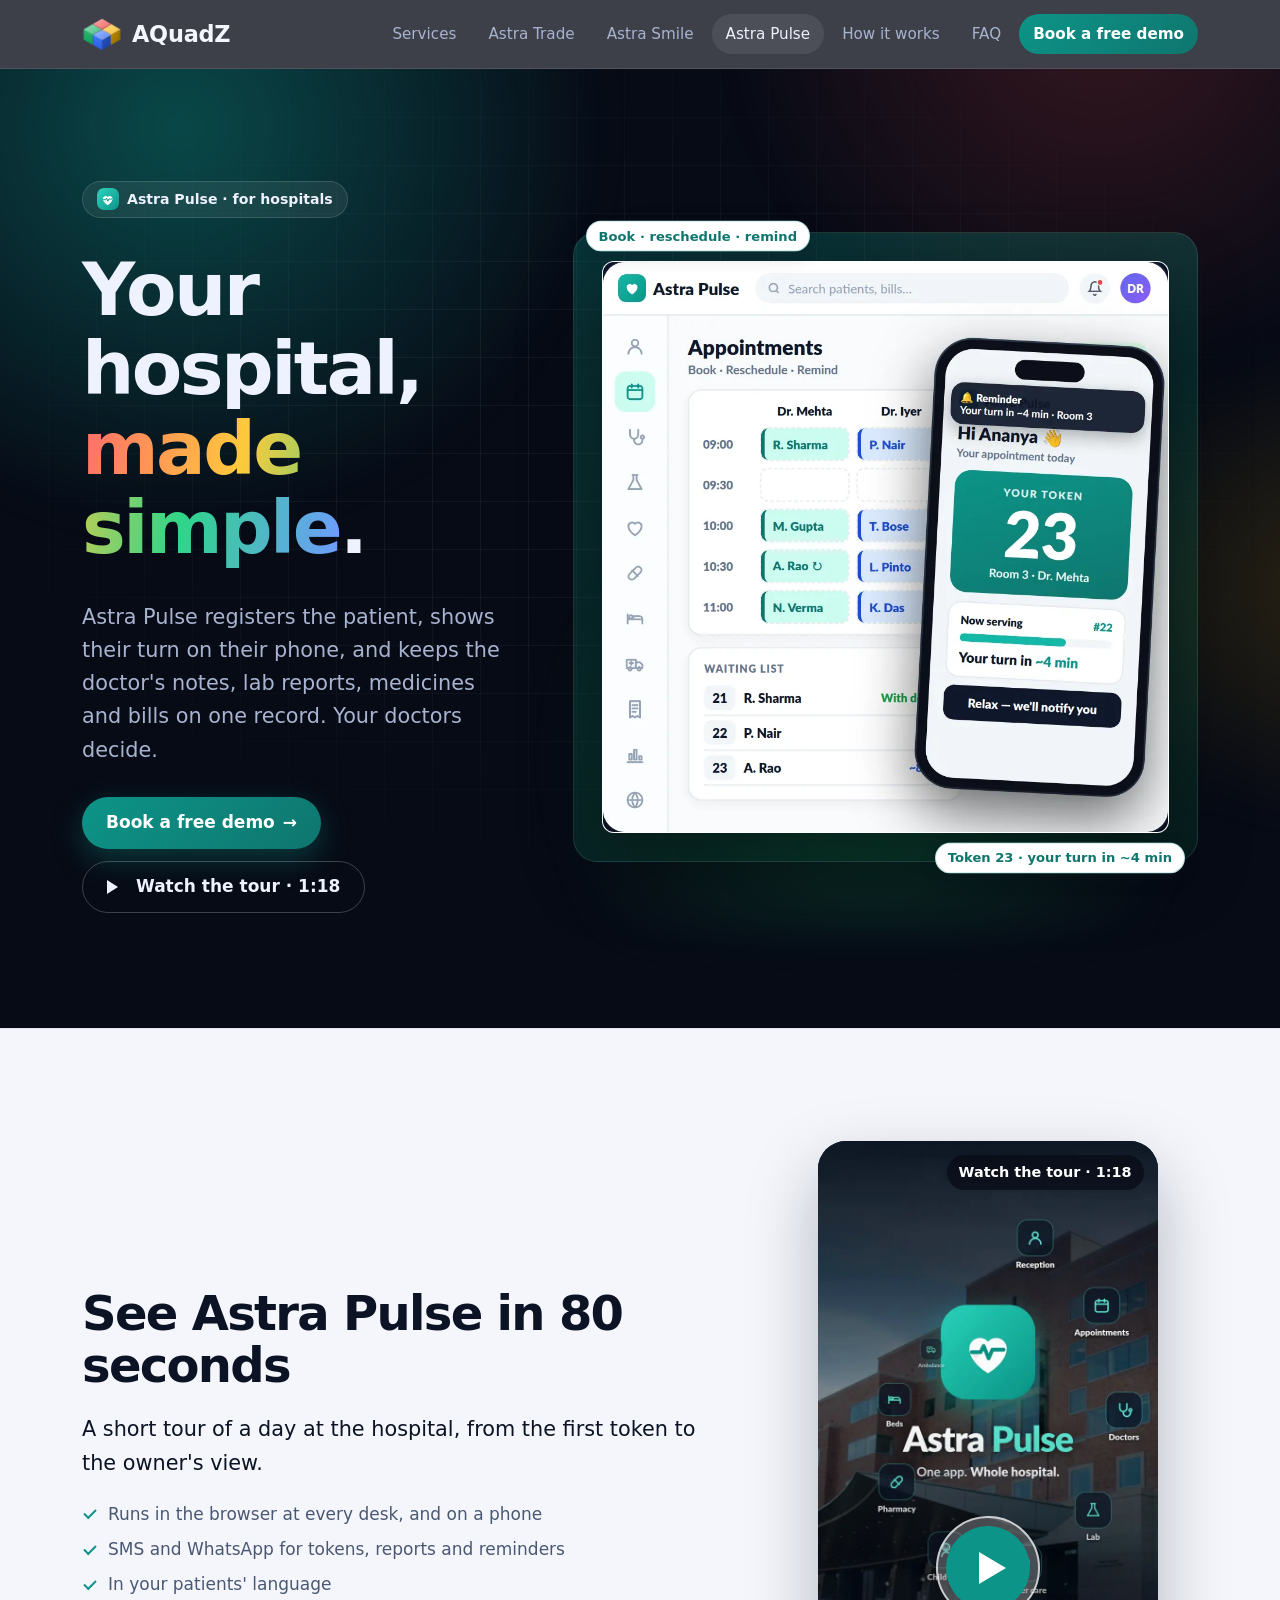
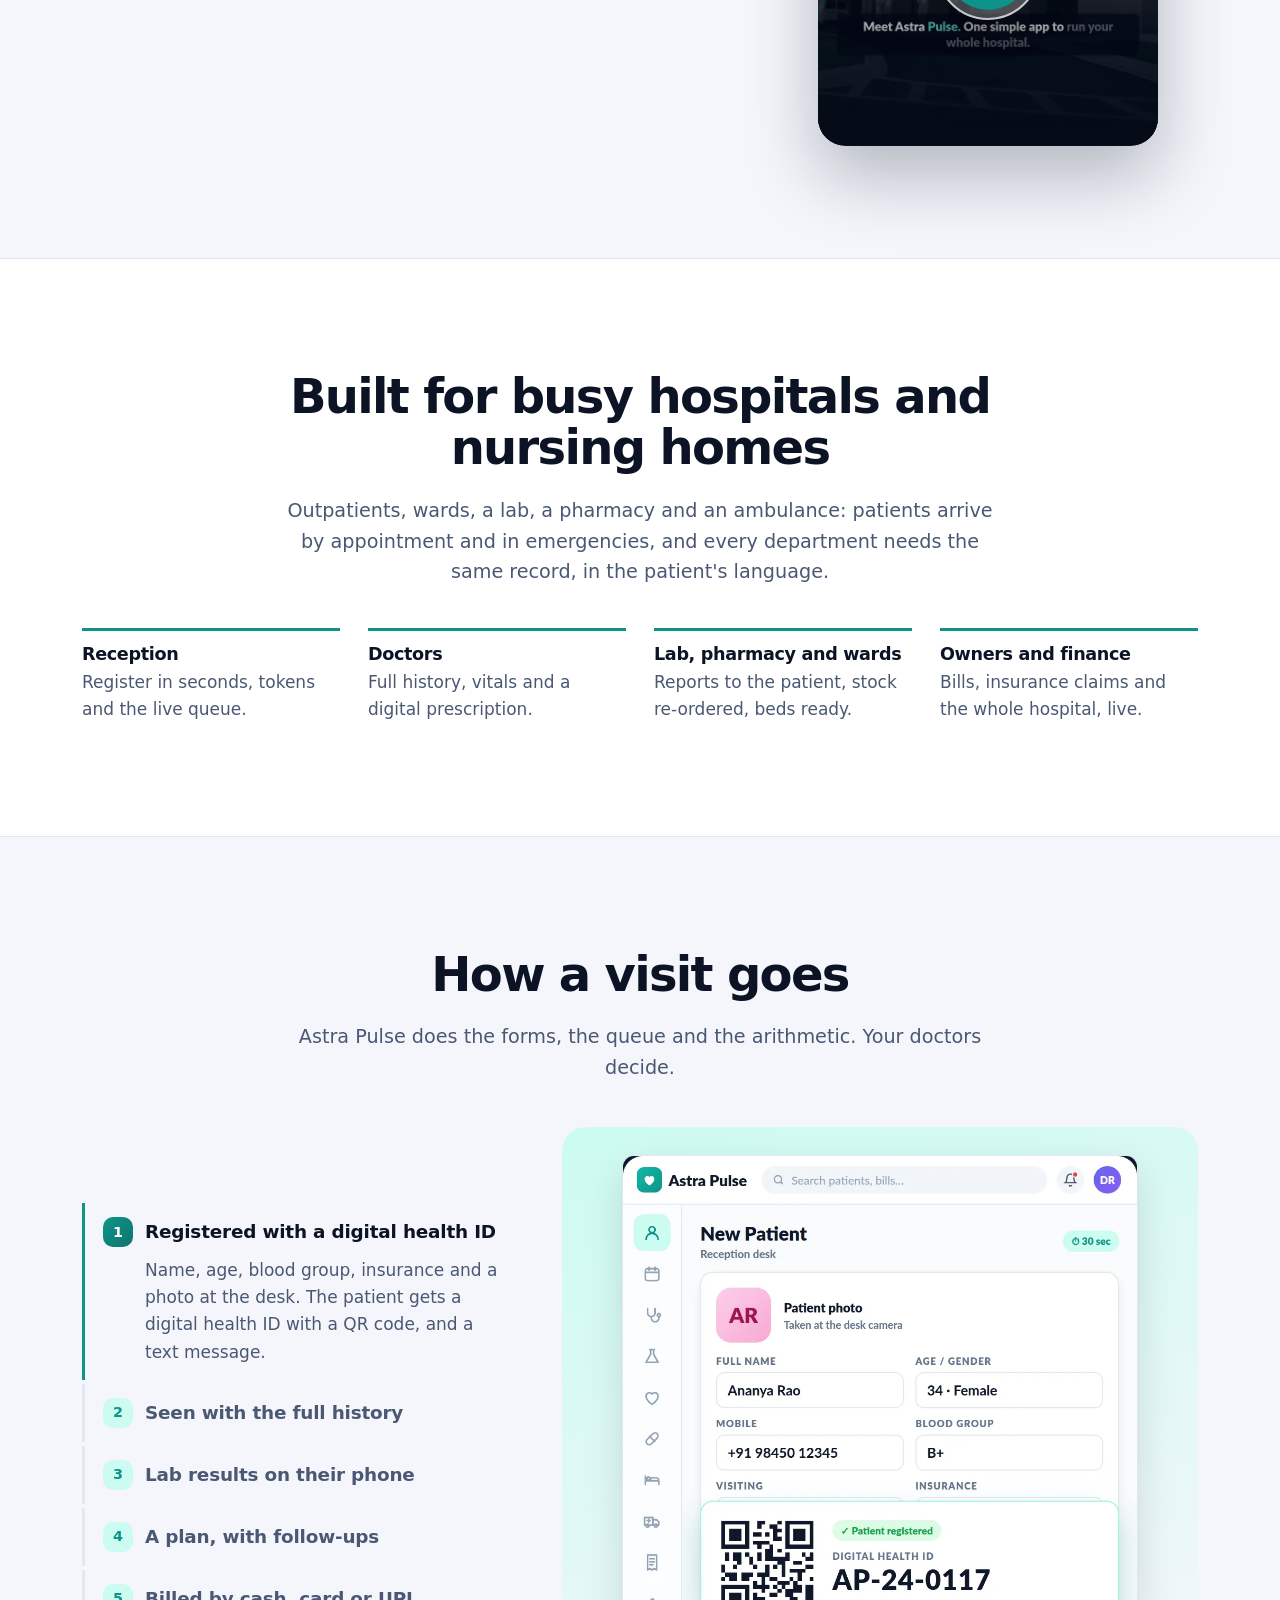
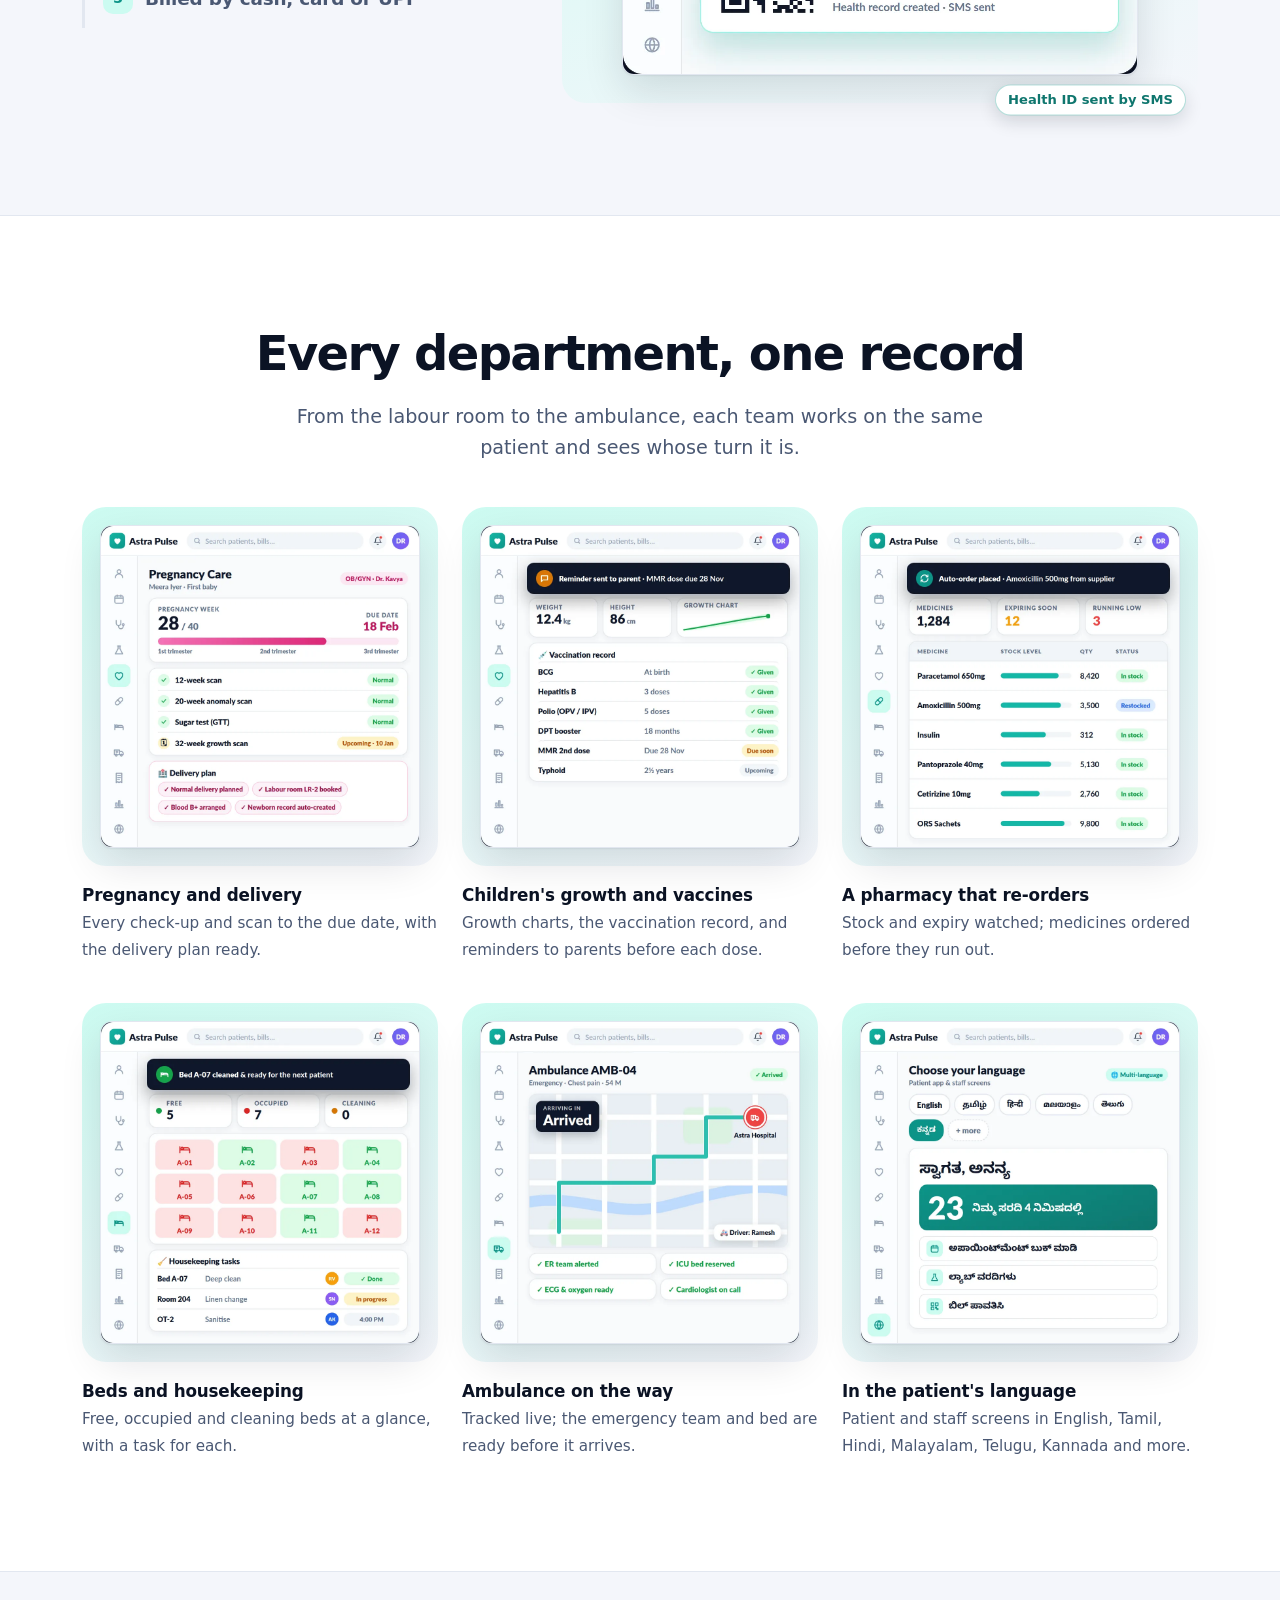
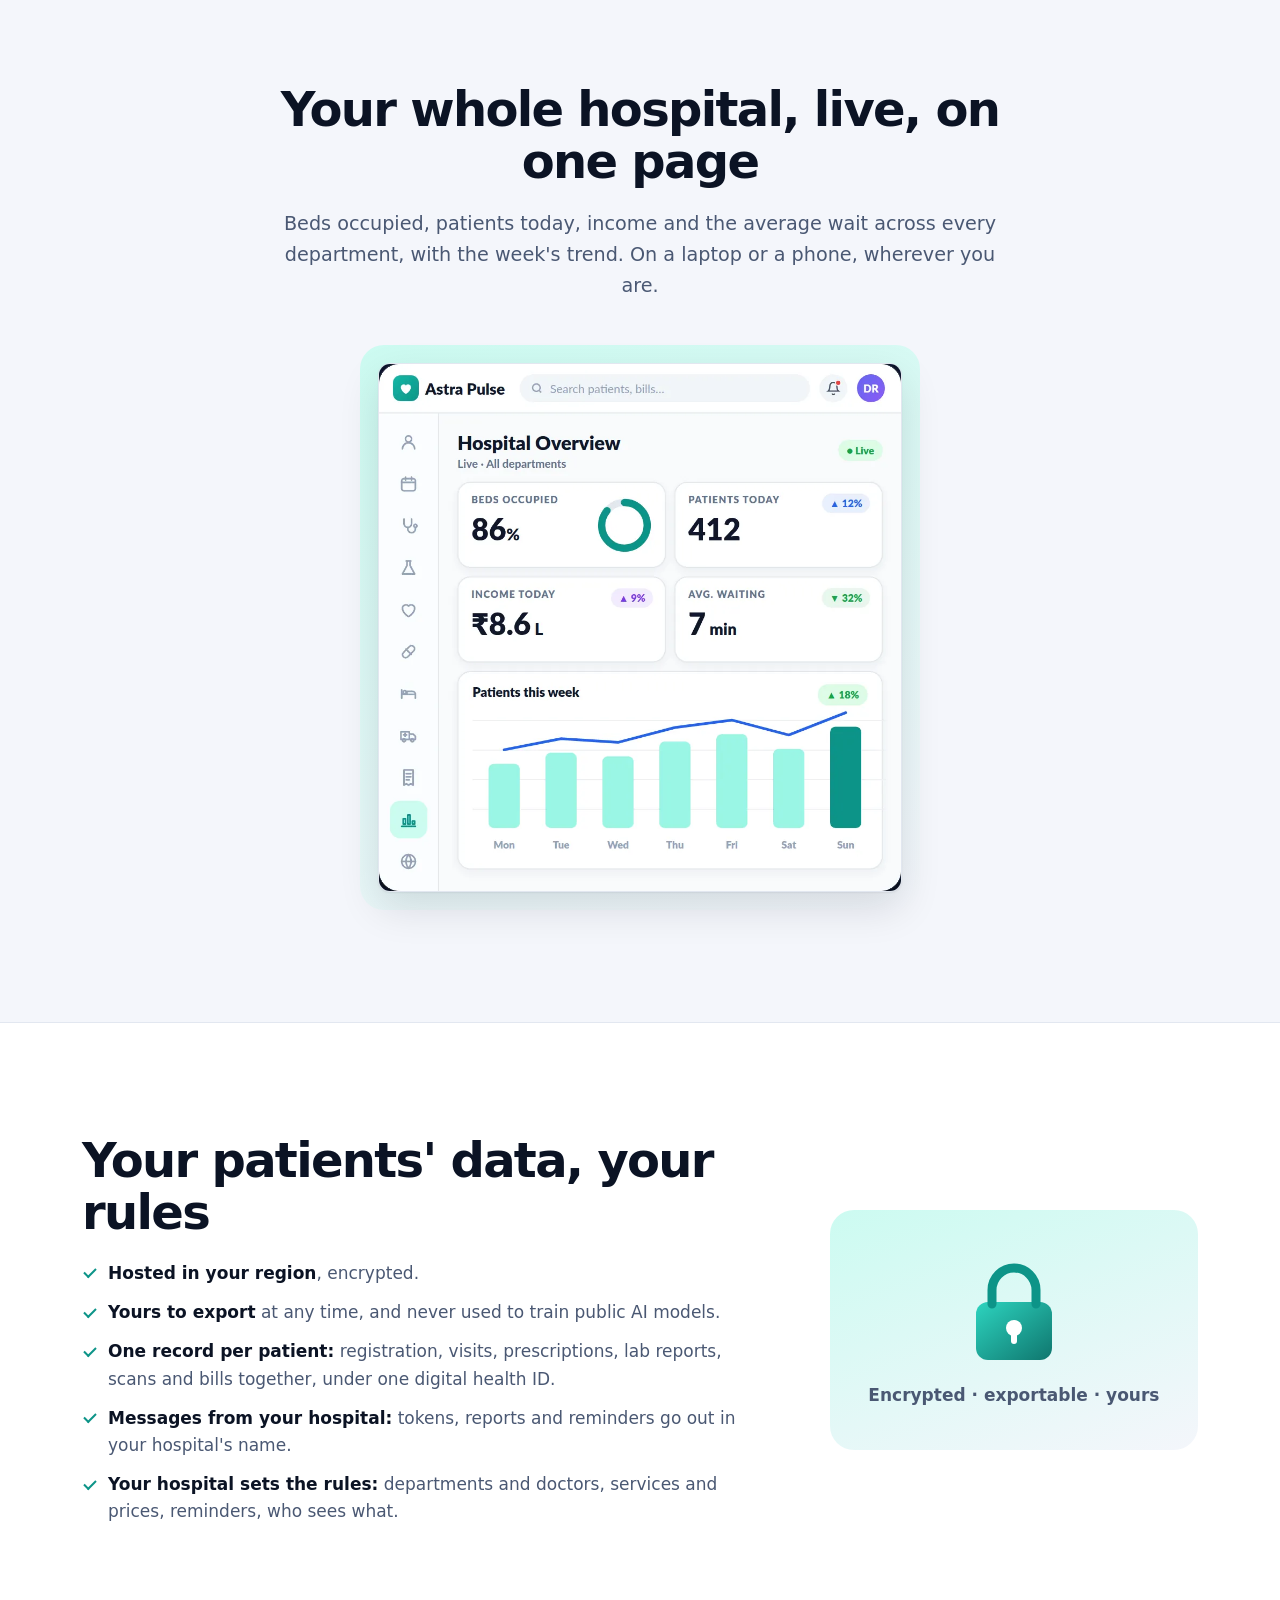
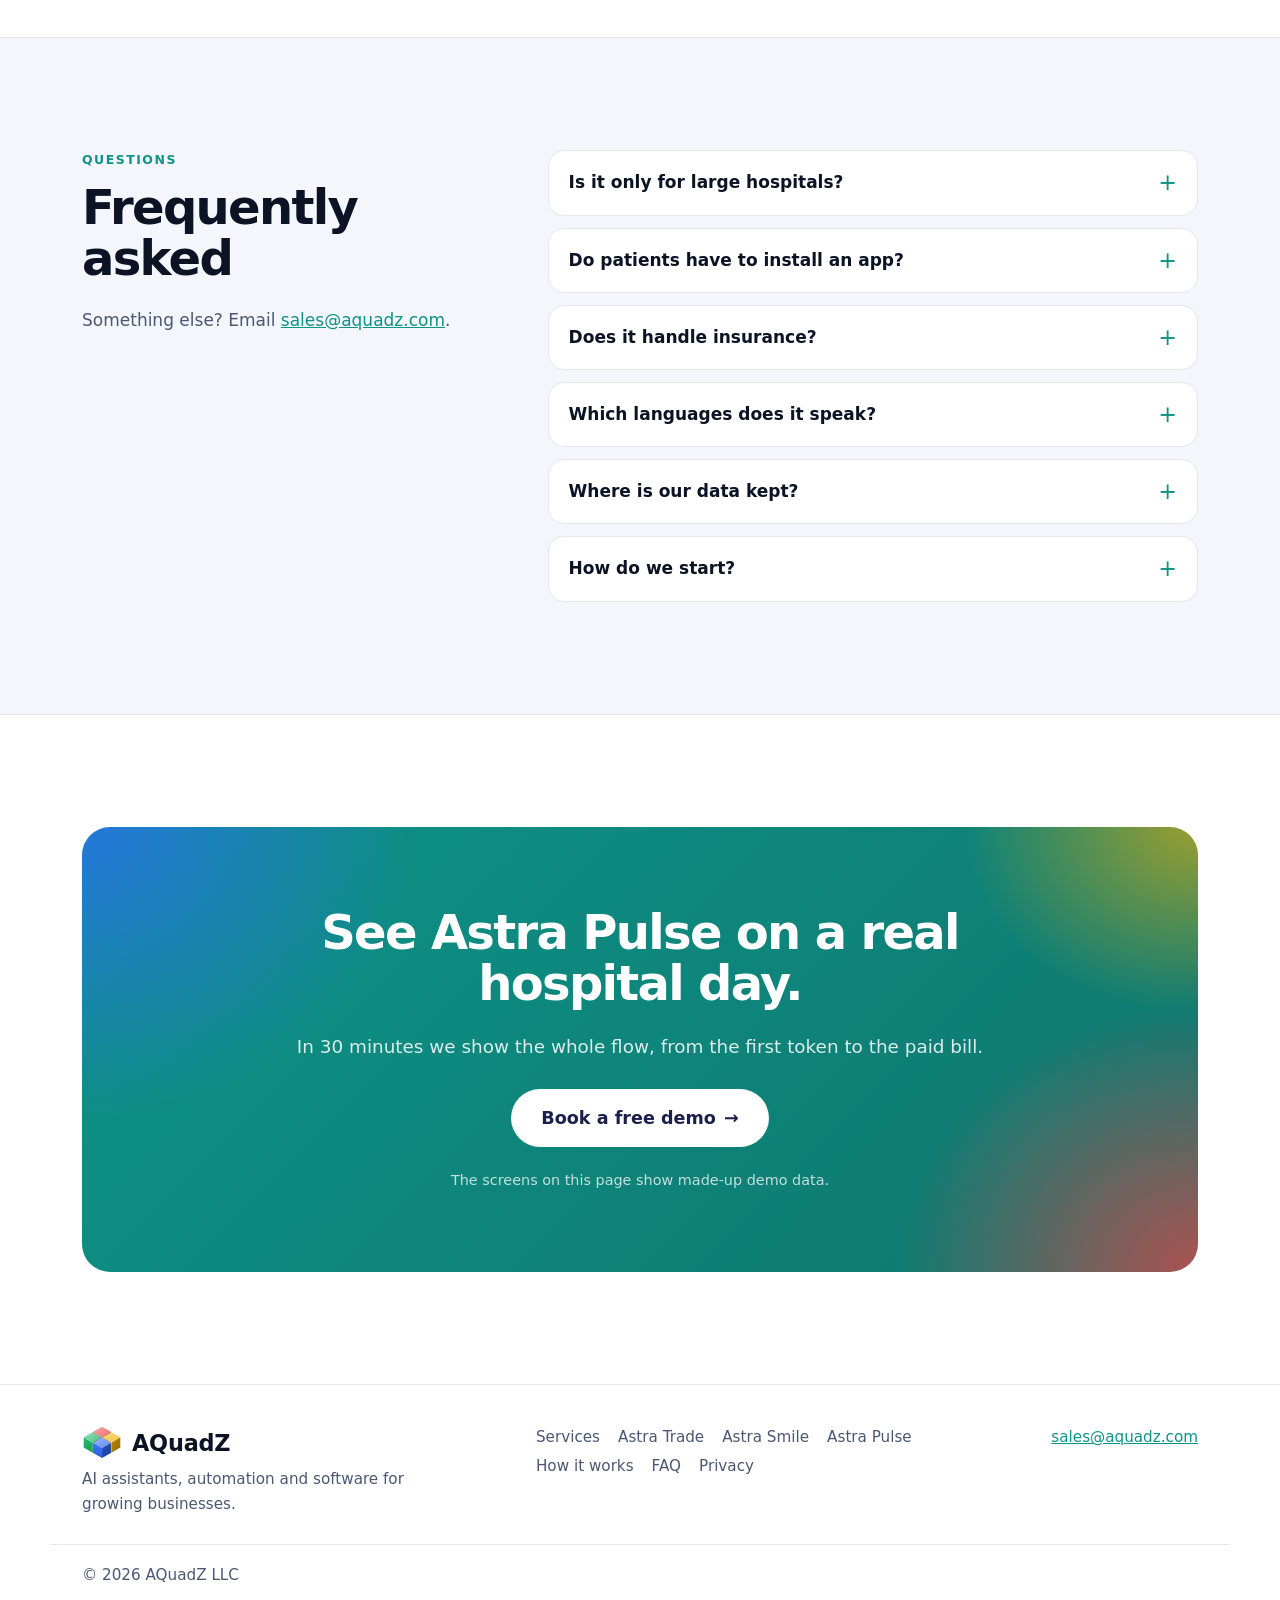
==== commit b0a9633c: "Put the product tours first, and make them look like videos - The tour now sits right under the hero" ====
--- a/astra-pulse/index.html
+++ b/astra-pulse/index.html
@@ -62,7 +62,7 @@
           <p class="lead">Astra Pulse registers the patient, shows their turn on their phone, and keeps the doctor's notes, lab reports, medicines and bills on one record. Your doctors decide.</p>
           <div class="hero-actions">
             <a class="btn btn-primary" href="#demo">Book a free demo <span aria-hidden="true">→</span></a>
-            <a class="btn btn-ghost" href="#how-it-works">How it works</a>
+            <a class="btn btn-ghost btn-watch" href="#tour"><span class="play-ico" aria-hidden="true"></span>Watch the tour · 1:18</a>
           </div>
         </div>
 
@@ -74,125 +74,8 @@
       </div>
     </section>
 
-    <!-- Who it's for -->
-    <section class="section astra-who" id="who">
-      <div class="wrap">
-        <h2 class="centered">Built for busy hospitals and nursing homes</h2>
-        <p class="centered-lead">Outpatients, wards, a lab, a pharmacy and an ambulance: patients arrive by appointment and in emergencies, and every department needs the same record, in the patient's language.</p>
-        <div class="who-row">
-          <div><h3>Reception</h3><p>Register in seconds, tokens and the live queue.</p></div>
-          <div><h3>Doctors</h3><p>Full history, vitals and a digital prescription.</p></div>
-          <div><h3>Lab, pharmacy and wards</h3><p>Reports to the patient, stock re-ordered, beds ready.</p></div>
-          <div><h3>Owners and finance</h3><p>Bills, insurance claims and the whole hospital, live.</p></div>
-        </div>
-      </div>
-    </section>
-
-    <!-- How a visit goes: step switcher -->
-    <section class="section section-soft" id="how-it-works">
-      <div class="wrap">
-        <h2 class="centered">How a visit goes</h2>
-        <p class="centered-lead">Astra Pulse does the forms, the queue and the arithmetic. Your doctors decide.</p>
-
-        <div class="switcher">
-          <ol class="sw-steps">
-            <li class="sw-step is-on">
-              <button type="button" class="sw-head" aria-expanded="true" aria-controls="sw-p1" data-step="1"><span class="sw-num">1</span>Registered with a digital health ID</button>
-              <div class="sw-body" id="sw-p1"><p>Name, age, blood group, insurance and a photo at the desk. The patient gets a digital health ID with a QR code, and a text message.</p></div>
-            </li>
-            <li class="sw-step">
-              <button type="button" class="sw-head" aria-expanded="false" aria-controls="sw-p2" data-step="2"><span class="sw-num">2</span>Seen with the full history</button>
-              <div class="sw-body" id="sw-p2"><p>The doctor sees past visits, allergies and vitals, and writes a digital prescription that goes straight to the pharmacy.</p></div>
-            </li>
-            <li class="sw-step">
-              <button type="button" class="sw-head" aria-expanded="false" aria-controls="sw-p3" data-step="3"><span class="sw-num">3</span>Lab results on their phone</button>
-              <div class="sw-body" id="sw-p3"><p>Blood count, sugar, cholesterol and more, from the sample to the doctor's check, with the report sent to the patient by SMS and WhatsApp.</p></div>
-            </li>
-            <li class="sw-step">
-              <button type="button" class="sw-head" aria-expanded="false" aria-controls="sw-p4" data-step="4"><span class="sw-num">4</span>A plan, with follow-ups</button>
-              <div class="sw-body" id="sw-p4"><p>Medicines, diet, exercise and tests in one plan, and a reminder the day before each follow-up visit.</p></div>
-            </li>
-            <li class="sw-step">
-              <button type="button" class="sw-head" aria-expanded="false" aria-controls="sw-p5" data-step="5"><span class="sw-num">5</span>Billed by cash, card or UPI</button>
-              <div class="sw-body" id="sw-p5"><p>The bill builds itself from the visit. Insurance pays its share, and the patient pays the rest by cash, card or UPI.</p></div>
-            </li>
-          </ol>
-
-          <div class="sw-stage">
-            <figure class="closeup sw-pic sw-square is-on" data-step="1">
-              <img src="img/step-register.webp" width="972" height="980" loading="lazy" alt="A new patient at the reception desk: photo, name, age, mobile and blood group, and the confirmation Patient registered with digital health ID AP-24-0117 and a QR code, health record created and SMS sent.">
-              <span class="callout c-br" aria-hidden="true">Health ID sent by SMS</span>
-            </figure>
-            <figure class="closeup sw-pic sw-square" data-step="2">
-              <img src="img/step-doctor.webp" width="972" height="980" loading="lazy" alt="The doctor's view of a patient with an allergy to penicillin: blood pressure, heart rate, oxygen and temperature, and a digital prescription of three medicines, signed and sent to the pharmacy.">
-              <span class="callout c-br" aria-hidden="true">Signed · sent to the pharmacy</span>
-            </figure>
-            <figure class="closeup sw-pic sw-square" data-step="3">
-              <img src="img/step-lab.webp" width="972" height="980" loading="lazy" alt="A lab report sent to the patient's phone by SMS and WhatsApp after sample, testing and the doctor's check: haemoglobin and thyroid normal, fasting blood sugar, HbA1c and total cholesterol marked high.">
-              <span class="callout c-br" aria-hidden="true">Out-of-range values in red</span>
-            </figure>
-            <figure class="closeup sw-pic sw-square" data-step="4">
-              <img src="img/step-plan.webp" width="972" height="980" loading="lazy" alt="A treatment plan of medicines, diet, exercise, tests and a follow-up review, with follow-up visits on 24 December, 24 January and 24 March and reminders set a day before each.">
-              <span class="callout c-br" aria-hidden="true">Reminder a day before each visit</span>
-            </figure>
-            <figure class="closeup sw-pic sw-square" data-step="5">
-              <img src="img/step-bill.webp" width="972" height="980" loading="lazy" alt="A hospital bill of consultation, lab tests, medicines and a chest X-ray, with ₹3,000 paid by insurance and ₹910 for the patient, paid by UPI with a QR code.">
-              <span class="callout c-br" aria-hidden="true">Insurance share deducted</span>
-            </figure>
-          </div>
-        </div>
-      </div>
-    </section>
-
-    <!-- Every department -->
-    <section class="section" id="after">
-      <div class="wrap">
-        <h2 class="centered">Every department, one record</h2>
-        <p class="centered-lead">From the labour room to the ambulance, each team works on the same patient and sees whose turn it is.</p>
-        <div class="closeup-row">
-          <figure>
-            <div class="closeup"><img src="img/pregnancy.webp" width="972" height="980" loading="lazy" alt="Pregnancy care: week 28 of 40, due on 18 February, the 12-week, 20-week and sugar tests normal, the 32-week growth scan upcoming, and the delivery plan with the labour room booked and blood arranged."></div>
-            <figcaption><strong>Pregnancy and delivery</strong><span>Every check-up and scan to the due date, with the delivery plan ready.</span></figcaption>
-          </figure>
-          <figure>
-            <div class="closeup"><img src="img/children.webp" width="972" height="980" loading="lazy" alt="A child's weight, height and growth chart, the vaccination record from birth, and a reminder sent to the parent for the second MMR dose due on 28 November."></div>
-            <figcaption><strong>Children's growth and vaccines</strong><span>Growth charts, the vaccination record, and reminders to parents before each dose.</span></figcaption>
-          </figure>
-          <figure>
-            <div class="closeup"><img src="img/pharmacy.webp" width="972" height="980" loading="lazy" alt="The pharmacy's stock: 1,284 medicines, 12 expiring soon, 3 running low, and an order for amoxicillin placed with the supplier automatically."></div>
-            <figcaption><strong>A pharmacy that re-orders</strong><span>Stock and expiry watched; medicines ordered before they run out.</span></figcaption>
-          </figure>
-          <figure>
-            <div class="closeup"><img src="img/beds.webp" width="972" height="980" loading="lazy" alt="Ward beds: 5 free, 7 occupied, bed A-07 cleaned and ready for the next patient, and the housekeeping tasks for beds, rooms and the operating theatre."></div>
-            <figcaption><strong>Beds and housekeeping</strong><span>Free, occupied and cleaning beds at a glance, with a task for each.</span></figcaption>
-          </figure>
-          <figure>
-            <div class="closeup"><img src="img/ambulance.webp" width="972" height="980" loading="lazy" alt="An ambulance tracked on the map to the hospital, arrived, with the ER team alerted, an ICU bed reserved, ECG and oxygen ready and the cardiologist on call."></div>
-            <figcaption><strong>Ambulance on the way</strong><span>Tracked live; the emergency team and bed are ready before it arrives.</span></figcaption>
-          </figure>
-          <figure>
-            <div class="closeup"><img src="img/languages.webp" width="972" height="980" loading="lazy" alt="Choose your language: English, Tamil, Hindi, Malayalam, Telugu, Kannada and more, and the patient's queue screen in Kannada showing token 23."></div>
-            <figcaption><strong>In the patient's language</strong><span>Patient and staff screens in English, Tamil, Hindi, Malayalam, Telugu, Kannada and more.</span></figcaption>
-          </figure>
-        </div>
-      </div>
-    </section>
-
-    <!-- One place -->
-    <section class="section section-soft" id="one-place">
-      <div class="wrap">
-        <h2 class="centered">Your whole hospital, live, on one page</h2>
-        <p class="centered-lead">Beds occupied, patients today, income and the average wait across every department, with the week's trend. On a laptop or a phone, wherever you are.</p>
-        <div class="closeup-row one">
-          <figure>
-            <div class="closeup"><img src="img/dashboard.webp" width="972" height="980" loading="lazy" alt="Hospital overview, live across all departments: 86% of beds occupied, 412 patients today, ₹8.6 lakh income today, an average wait of 7 minutes, and a chart of patients this week."></div>
-          </figure>
-        </div>
-      </div>
-    </section>
-
     <!-- The reel -->
-    <section class="section" id="tour">
+    <section class="section section-soft tour-section" id="tour">
       <div class="wrap tour">
         <div>
           <h2>See Astra Pulse in 80 seconds</h2>
@@ -203,16 +86,136 @@
             <li>In your patients' language</li>
           </ul>
         </div>
-        <video controls preload="none" playsinline width="720" height="1280" poster="media/tour-poster.webp" aria-label="Astra Pulse tour, 80 seconds, with voice-over">
-          <source src="media/astra-pulse-tour.mp4" type="video/mp4">
-          <track kind="captions" src="media/astra-pulse-tour.en.vtt" srclang="en" label="English">
-          <a href="media/astra-pulse-tour.mp4">Watch the Astra Pulse tour (MP4, 7 MB)</a>
-        </video>
+        <div class="player">
+          <video controls preload="none" playsinline width="720" height="1280" poster="media/tour-poster.webp" aria-label="Astra Pulse tour, 1 minute 18 seconds, with voice-over">
+            <source src="media/astra-pulse-tour.mp4" type="video/mp4">
+            <track kind="captions" src="media/astra-pulse-tour.en.vtt" srclang="en" label="English">
+            <a href="media/astra-pulse-tour.mp4">Watch the Astra Pulse tour (MP4, 7 MB)</a>
+          </video>
+          <button type="button" class="play-btn" aria-label="Play the Astra Pulse tour, 1 minute 18 seconds, with sound"><span class="play-circle" aria-hidden="true"></span><span class="play-label">Watch the tour · 1:18</span></button>
+        </div>
+      </div>
+    </section>
+
+    <!-- Who it's for -->
+    <section class="section astra-who" id="who">
+      <div class="wrap">
+        <h2 class="centered">Built for busy hospitals and nursing homes</h2>
+        <p class="centered-lead">Outpatients, wards, a lab, a pharmacy and an ambulance: patients arrive by appointment and in emergencies, and every department needs the same record, in the patient's language.</p>
+        <div class="who-row">
+          <div><h3>Reception</h3><p>Register in seconds, tokens and the live queue.</p></div>
+          <div><h3>Doctors</h3><p>Full history, vitals and a digital prescription.</p></div>
+          <div><h3>Lab, pharmacy and wards</h3><p>Reports to the patient, stock re-ordered, beds ready.</p></div>
+          <div><h3>Owners and finance</h3><p>Bills, insurance claims and the whole hospital, live.</p></div>
+        </div>
+      </div>
+    </section>
+
+    <!-- How a visit goes: step switcher -->
+    <section class="section section-soft" id="how-it-works">
+      <div class="wrap">
+        <h2 class="centered">How a visit goes</h2>
+        <p class="centered-lead">Astra Pulse does the forms, the queue and the arithmetic. Your doctors decide.</p>
+
+        <div class="switcher">
+          <ol class="sw-steps">
+            <li class="sw-step is-on">
+              <button type="button" class="sw-head" aria-expanded="true" aria-controls="sw-p1" data-step="1"><span class="sw-num">1</span>Registered with a digital health ID</button>
+              <div class="sw-body" id="sw-p1"><p>Name, age, blood group, insurance and a photo at the desk. The patient gets a digital health ID with a QR code, and a text message.</p></div>
+            </li>
+            <li class="sw-step">
+              <button type="button" class="sw-head" aria-expanded="false" aria-controls="sw-p2" data-step="2"><span class="sw-num">2</span>Seen with the full history</button>
+              <div class="sw-body" id="sw-p2"><p>The doctor sees past visits, allergies and vitals, and writes a digital prescription that goes straight to the pharmacy.</p></div>
+            </li>
+            <li class="sw-step">
+              <button type="button" class="sw-head" aria-expanded="false" aria-controls="sw-p3" data-step="3"><span class="sw-num">3</span>Lab results on their phone</button>
+              <div class="sw-body" id="sw-p3"><p>Blood count, sugar, cholesterol and more, from the sample to the doctor's check, with the report sent to the patient by SMS and WhatsApp.</p></div>
+            </li>
+            <li class="sw-step">
+              <button type="button" class="sw-head" aria-expanded="false" aria-controls="sw-p4" data-step="4"><span class="sw-num">4</span>A plan, with follow-ups</button>
+              <div class="sw-body" id="sw-p4"><p>Medicines, diet, exercise and tests in one plan, and a reminder the day before each follow-up visit.</p></div>
+            </li>
+            <li class="sw-step">
+              <button type="button" class="sw-head" aria-expanded="false" aria-controls="sw-p5" data-step="5"><span class="sw-num">5</span>Billed by cash, card or UPI</button>
+              <div class="sw-body" id="sw-p5"><p>The bill builds itself from the visit. Insurance pays its share, and the patient pays the rest by cash, card or UPI.</p></div>
+            </li>
+          </ol>
+
+          <div class="sw-stage">
+            <figure class="closeup sw-pic sw-square is-on" data-step="1">
+              <img src="img/step-register.webp" width="972" height="980" loading="lazy" alt="A new patient at the reception desk: photo, name, age, mobile and blood group, and the confirmation Patient registered with digital health ID AP-24-0117 and a QR code, health record created and SMS sent.">
+              <span class="callout c-br" aria-hidden="true">Health ID sent by SMS</span>
+            </figure>
+            <figure class="closeup sw-pic sw-square" data-step="2">
+              <img src="img/step-doctor.webp" width="972" height="980" loading="lazy" alt="The doctor's view of a patient with an allergy to penicillin: blood pressure, heart rate, oxygen and temperature, and a digital prescription of three medicines, signed and sent to the pharmacy.">
+              <span class="callout c-br" aria-hidden="true">Signed · sent to the pharmacy</span>
+            </figure>
+            <figure class="closeup sw-pic sw-square" data-step="3">
+              <img src="img/step-lab.webp" width="972" height="980" loading="lazy" alt="A lab report sent to the patient's phone by SMS and WhatsApp after sample, testing and the doctor's check: haemoglobin and thyroid normal, fasting blood sugar, HbA1c and total cholesterol marked high.">
+              <span class="callout c-br" aria-hidden="true">Out-of-range values in red</span>
+            </figure>
+            <figure class="closeup sw-pic sw-square" data-step="4">
+              <img src="img/step-plan.webp" width="972" height="980" loading="lazy" alt="A treatment plan of medicines, diet, exercise, tests and a follow-up review, with follow-up visits on 24 December, 24 January and 24 March and reminders set a day before each.">
+              <span class="callout c-br" aria-hidden="true">Reminder a day before each visit</span>
+            </figure>
+            <figure class="closeup sw-pic sw-square" data-step="5">
+              <img src="img/step-bill.webp" width="972" height="980" loading="lazy" alt="A hospital bill of consultation, lab tests, medicines and a chest X-ray, with ₹3,000 paid by insurance and ₹910 for the patient, paid by UPI with a QR code.">
+              <span class="callout c-br" aria-hidden="true">Insurance share deducted</span>
+            </figure>
+          </div>
+        </div>
+      </div>
+    </section>
+
+    <!-- Every department -->
+    <section class="section" id="after">
+      <div class="wrap">
+        <h2 class="centered">Every department, one record</h2>
+        <p class="centered-lead">From the labour room to the ambulance, each team works on the same patient and sees whose turn it is.</p>
+        <div class="closeup-row">
+          <figure>
+            <div class="closeup"><img src="img/pregnancy.webp" width="972" height="980" loading="lazy" alt="Pregnancy care: week 28 of 40, due on 18 February, the 12-week, 20-week and sugar tests normal, the 32-week growth scan upcoming, and the delivery plan with the labour room booked and blood arranged."></div>
+            <figcaption><strong>Pregnancy and delivery</strong><span>Every check-up and scan to the due date, with the delivery plan ready.</span></figcaption>
+          </figure>
+          <figure>
+            <div class="closeup"><img src="img/children.webp" width="972" height="980" loading="lazy" alt="A child's weight, height and growth chart, the vaccination record from birth, and a reminder sent to the parent for the second MMR dose due on 28 November."></div>
+            <figcaption><strong>Children's growth and vaccines</strong><span>Growth charts, the vaccination record, and reminders to parents before each dose.</span></figcaption>
+          </figure>
+          <figure>
+            <div class="closeup"><img src="img/pharmacy.webp" width="972" height="980" loading="lazy" alt="The pharmacy's stock: 1,284 medicines, 12 expiring soon, 3 running low, and an order for amoxicillin placed with the supplier automatically."></div>
+            <figcaption><strong>A pharmacy that re-orders</strong><span>Stock and expiry watched; medicines ordered before they run out.</span></figcaption>
+          </figure>
+          <figure>
+            <div class="closeup"><img src="img/beds.webp" width="972" height="980" loading="lazy" alt="Ward beds: 5 free, 7 occupied, bed A-07 cleaned and ready for the next patient, and the housekeeping tasks for beds, rooms and the operating theatre."></div>
+            <figcaption><strong>Beds and housekeeping</strong><span>Free, occupied and cleaning beds at a glance, with a task for each.</span></figcaption>
+          </figure>
+          <figure>
+            <div class="closeup"><img src="img/ambulance.webp" width="972" height="980" loading="lazy" alt="An ambulance tracked on the map to the hospital, arrived, with the ER team alerted, an ICU bed reserved, ECG and oxygen ready and the cardiologist on call."></div>
+            <figcaption><strong>Ambulance on the way</strong><span>Tracked live; the emergency team and bed are ready before it arrives.</span></figcaption>
+          </figure>
+          <figure>
+            <div class="closeup"><img src="img/languages.webp" width="972" height="980" loading="lazy" alt="Choose your language: English, Tamil, Hindi, Malayalam, Telugu, Kannada and more, and the patient's queue screen in Kannada showing token 23."></div>
+            <figcaption><strong>In the patient's language</strong><span>Patient and staff screens in English, Tamil, Hindi, Malayalam, Telugu, Kannada and more.</span></figcaption>
+          </figure>
+        </div>
+      </div>
+    </section>
+
+    <!-- One place -->
+    <section class="section section-soft" id="one-place">
+      <div class="wrap">
+        <h2 class="centered">Your whole hospital, live, on one page</h2>
+        <p class="centered-lead">Beds occupied, patients today, income and the average wait across every department, with the week's trend. On a laptop or a phone, wherever you are.</p>
+        <div class="closeup-row one">
+          <figure>
+            <div class="closeup"><img src="img/dashboard.webp" width="972" height="980" loading="lazy" alt="Hospital overview, live across all departments: 86% of beds occupied, 412 patients today, ₹8.6 lakh income today, an average wait of 7 minutes, and a chart of patients this week."></div>
+          </figure>
+        </div>
       </div>
     </section>
 
     <!-- Trust -->
-    <section class="section section-soft" id="trust">
+    <section class="section" id="trust">
       <div class="wrap trust">
         <div>
           <h2>Your patients' data, your rules</h2>
@@ -232,7 +235,7 @@
     </section>
 
     <!-- FAQ -->
-    <section id="faq" class="section">
+    <section id="faq" class="section section-soft">
       <div class="wrap faq-wrap">
         <div>
           <p class="eyebrow">Questions</p>
@@ -320,6 +323,16 @@
       });
     });
   })();
+  (function () {
+    document.querySelectorAll('.player').forEach(function (p) {
+      var v = p.querySelector('video'), b = p.querySelector('.play-btn');
+      if (!v || !b) return;
+      v.removeAttribute('controls');
+      function start() { p.classList.add('is-playing'); v.setAttribute('controls', ''); }
+      b.addEventListener('click', function () { start(); var r = v.play(); if (r && r.catch) r.catch(function () {}); });
+      v.addEventListener('play', start);
+    });
+  })();
   </script>
 </body>
 </html>
--- a/styles.css
+++ b/styles.css
@@ -316,6 +316,9 @@
 .card-link { margin: 18px 0 0; font-weight: 700; }
 .card-link a { text-decoration: none; }
 .card-link a:hover { text-decoration: underline; }
+.card-link:has(.card-watch) { display: flex; flex-wrap: wrap; gap: 10px 22px; }
+.card-watch { color: var(--c1, var(--brand)); }
+.card-watch .play-ico { margin-right: 8px; border-left-width: 9px; border-block-width: 6px; }
 nav a[aria-current="page"] { color: var(--night-ink); background: rgb(255 255 255 / 8%); }
 .centered { text-align: center; max-width: 24ch; margin-inline: auto; }
 .centered-lead { text-align: center; max-width: 60ch; margin: 0 auto; color: var(--ink-soft); font-size: clamp(1.05rem, 1.6vw, 1.2rem); }
@@ -376,28 +379,33 @@
 .trust-art p { margin: 0; font-weight: 700; color: var(--ink-soft); }
 .cta-note { margin: 22px 0 0 !important; font-size: 0.9rem !important; color: rgb(255 255 255 / 75%) !important; }
 
-/* ---------- Astra Smile and Astra Pulse: the Astra Trade page, in each product's colour ---------- */
+/* ---------- Astra Trade, Astra Smile and Astra Pulse: one product page, in each product's colour ---------- */
+.astra-trade { --brand: #4f46e5; --brand-3: #4338ca; --brand-soft: #e0e7ff; --pc: 79 70 229; }
 .astra-smile { --brand: #0284c7; --brand-3: #0369a1; --brand-soft: #e0f2fe; --pc: 2 132 199; }
 .astra-pulse { --brand: #0d9488; --brand-3: #0f766e; --brand-soft: #ccfbf1; --pc: 13 148 136; }
 @media (prefers-color-scheme: dark) {
+  .astra-trade { --brand: #818cf8; --brand-soft: #1e1b4b99; }
   .astra-smile { --brand: #38bdf8; --brand-soft: #0c2a3f99; }
   .astra-pulse { --brand: #2dd4bf; --brand-soft: #0b302c99; }
 }
-:is(.astra-smile, .astra-pulse) .btn-primary { box-shadow: 0 10px 30px rgb(var(--pc) / 35%); }
-:is(.astra-smile, .astra-pulse) .callout { color: var(--brand-3); border-color: rgb(var(--pc) / 30%); }
-:is(.astra-smile, .astra-pulse) .closeup-hero { background: linear-gradient(160deg, rgb(var(--pc) / 30%), rgb(22 179 100 / 12%)); }
-:is(.astra-smile, .astra-pulse) .hero-glow { background:
+:is(.astra-trade, .astra-smile, .astra-pulse) .btn-primary { box-shadow: 0 10px 30px rgb(var(--pc) / 35%); }
+:is(.astra-trade, .astra-smile, .astra-pulse) .callout { color: var(--brand-3); border-color: rgb(var(--pc) / 30%); }
+:is(.astra-trade, .astra-smile, .astra-pulse) .closeup-hero { background: linear-gradient(160deg, rgb(var(--pc) / 30%), rgb(22 179 100 / 12%)); }
+:is(.astra-trade, .astra-smile, .astra-pulse) .hero-glow { background:
   radial-gradient(40% 50% at 20% 30%, rgb(var(--pc) / 46%), transparent 70%),
   radial-gradient(35% 45% at 80% 20%, rgb(239 68 68 / 20%), transparent 70%),
   radial-gradient(30% 40% at 65% 85%, rgb(22 179 100 / 24%), transparent 70%), radial-gradient(25% 30% at 95% 70%, rgb(245 179 1 / 14%), transparent 70%); }
-:is(.astra-smile, .astra-pulse) .cta-card { background: radial-gradient(50% 110% at 0% 0%, rgb(22 179 100 / 85%) 0%, transparent 60%), radial-gradient(45% 100% at 100% 100%, rgb(239 68 68 / 70%) 0%, transparent 60%), radial-gradient(35% 70% at 100% 0%, rgb(245 179 1 / 60%) 0%, transparent 60%), linear-gradient(135deg, #0284c7, #0369a1); }
+:is(.astra-trade, .astra-smile, .astra-pulse) .cta-card { background: radial-gradient(50% 110% at 0% 0%, rgb(22 179 100 / 85%) 0%, transparent 60%), radial-gradient(45% 100% at 100% 100%, rgb(239 68 68 / 70%) 0%, transparent 60%), radial-gradient(35% 70% at 100% 0%, rgb(245 179 1 / 60%) 0%, transparent 60%), linear-gradient(135deg, #0284c7, #0369a1); }
 .astra-pulse .cta-card { background: radial-gradient(50% 110% at 0% 0%, rgb(47 107 255 / 70%) 0%, transparent 60%), radial-gradient(45% 100% at 100% 100%, rgb(239 68 68 / 70%) 0%, transparent 60%), radial-gradient(35% 70% at 100% 0%, rgb(245 179 1 / 60%) 0%, transparent 60%), linear-gradient(135deg, #0d9488, #0f766e); }
+.astra-trade .closeup-hero { background: linear-gradient(160deg, rgb(var(--pc) / 30%), rgb(251 191 36 / 16%)); }
+.astra-trade .cta-card { background: radial-gradient(50% 110% at 0% 0%, rgb(251 191 36 / 75%) 0%, transparent 60%), radial-gradient(45% 100% at 100% 100%, rgb(22 179 100 / 55%) 0%, transparent 60%), radial-gradient(35% 70% at 100% 0%, rgb(239 68 68 / 50%) 0%, transparent 60%), linear-gradient(135deg, #4f46e5, #4338ca); }
 .sw-pic.sw-square img { max-height: 520px; }
 
-/* product mark: tooth (Smile), heart with a pulse (Pulse) */
+/* product mark: two arrows (Trade), tooth (Smile), heart with a pulse (Pulse) */
 .pmark { display: inline-grid; place-items: center; flex: none; width: 22px; height: 22px; border-radius: 7px; background: linear-gradient(135deg, var(--m1), var(--m2)); }
 .pmark svg { width: 70%; height: 70%; }
 .pmark-lg { width: 64px; height: 64px; border-radius: 18px; box-shadow: 0 10px 24px rgb(11 19 36 / 14%); }
+.m-trade { --m1: #6366f1; --m2: #4f46e5; }
 .m-smile { --m1: #38bdf8; --m2: #0284c7; }
 .m-pulse { --m1: #2dd4bf; --m2: #0d9488; }
 
@@ -415,6 +423,7 @@
 
 /* home: services two by two, then the three Astra products in a row */
 @media (min-width: 1000px) { .cards.cards-2x2 .card { grid-column: span 3; } }
+.c-indigo { --c: linear-gradient(90deg, #6366f1, #fbbf24); --c1: #4f46e5; }
 .c-sky { --c: linear-gradient(90deg, #38bdf8, #0284c7); --c1: #0284c7; }
 .c-teal { --c: linear-gradient(90deg, #2dd4bf, #0d9488); --c1: #0d9488; }
 .products-title { font-size: clamp(1.5rem, 3vw, 2.1rem); font-weight: 800; letter-spacing: -0.03em; margin: 72px 0 0.35em; scroll-margin-top: 90px; }
@@ -427,6 +436,21 @@
 .tour video { display: block; width: 100%; max-width: 340px; height: auto; aspect-ratio: 9 / 16; margin-inline: auto; border-radius: 28px; background: #0b1324; box-shadow: 0 30px 70px rgb(11 19 36 / 28%); }
 .tour .ticks { --c1: var(--brand); margin-top: 18px; }
 .tour .ticks li { color: var(--ink-soft); }
+/* a big play button over the poster, so the tour reads as a video (without the script, the browser's own controls show) */
+.player { position: relative; width: 100%; max-width: 340px; margin-inline: auto; }
+.play-btn { display: none; }
+.js .play-btn { position: absolute; inset: 0; display: grid; place-items: center; align-content: end; padding: 0 0 clamp(110px, 40%, 140px); border: 0; border-radius: 28px; cursor: pointer; color: #fff; font: inherit; background: linear-gradient(180deg, rgb(7 11 22 / 0%) 45%, rgb(7 11 22 / 55%)); }
+.player.is-playing .play-btn { display: none; }
+.play-circle { position: relative; width: 84px; height: 84px; border-radius: 50%; background: var(--brand); box-shadow: 0 0 0 10px rgb(255 255 255 / 25%), 0 16px 34px rgb(0 0 0 / 40%); transition: transform .2s ease; }
+.play-circle::after { content: ""; position: absolute; left: 33px; top: 26px; border-left: 27px solid #fff; border-block: 16px solid transparent; }
+.play-label { position: absolute; top: 14px; right: 14px; padding: 6px 12px; border-radius: 999px; font-weight: 700; font-size: 0.9rem; background: rgb(7 11 22 / 72%); }
+.play-btn:hover .play-circle { transform: scale(1.07); }
+.play-btn:focus-visible { outline: 3px solid var(--brand); outline-offset: 4px; }
+@media (prefers-reduced-motion: no-preference) {
+  .play-circle::before { content: ""; position: absolute; inset: -10px; border-radius: 50%; border: 2px solid rgb(255 255 255 / 70%); animation: play-ring 2.2s ease-out infinite; }
+  @keyframes play-ring { from { transform: scale(1); opacity: .9; } to { transform: scale(1.45); opacity: 0; } }
+}
+.play-ico { display: inline-block; margin-right: 10px; border-left: 11px solid currentColor; border-block: 7px solid transparent; }
 
 /* header: with three products, the secondary links go first on mid-size screens */
 @media (max-width: 1120px) { .site-header nav a.nav-sub { display: none; } }
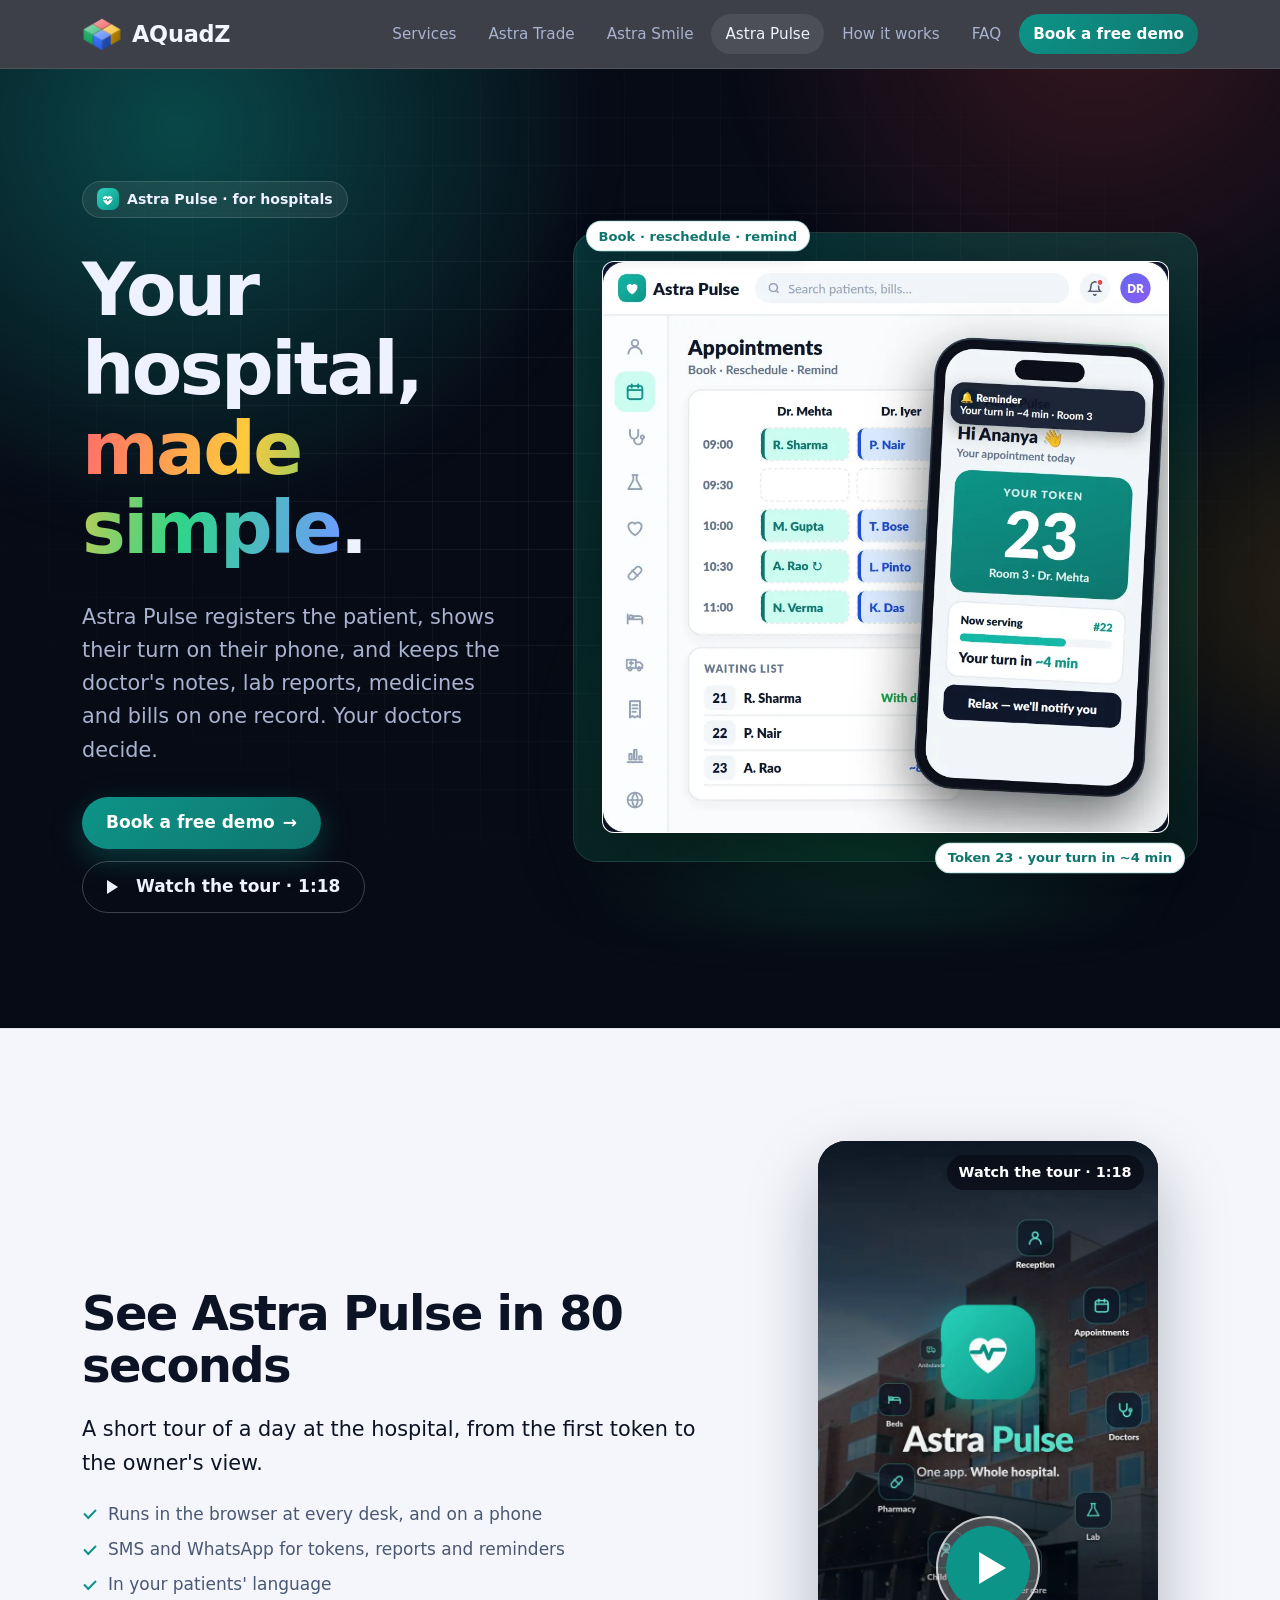
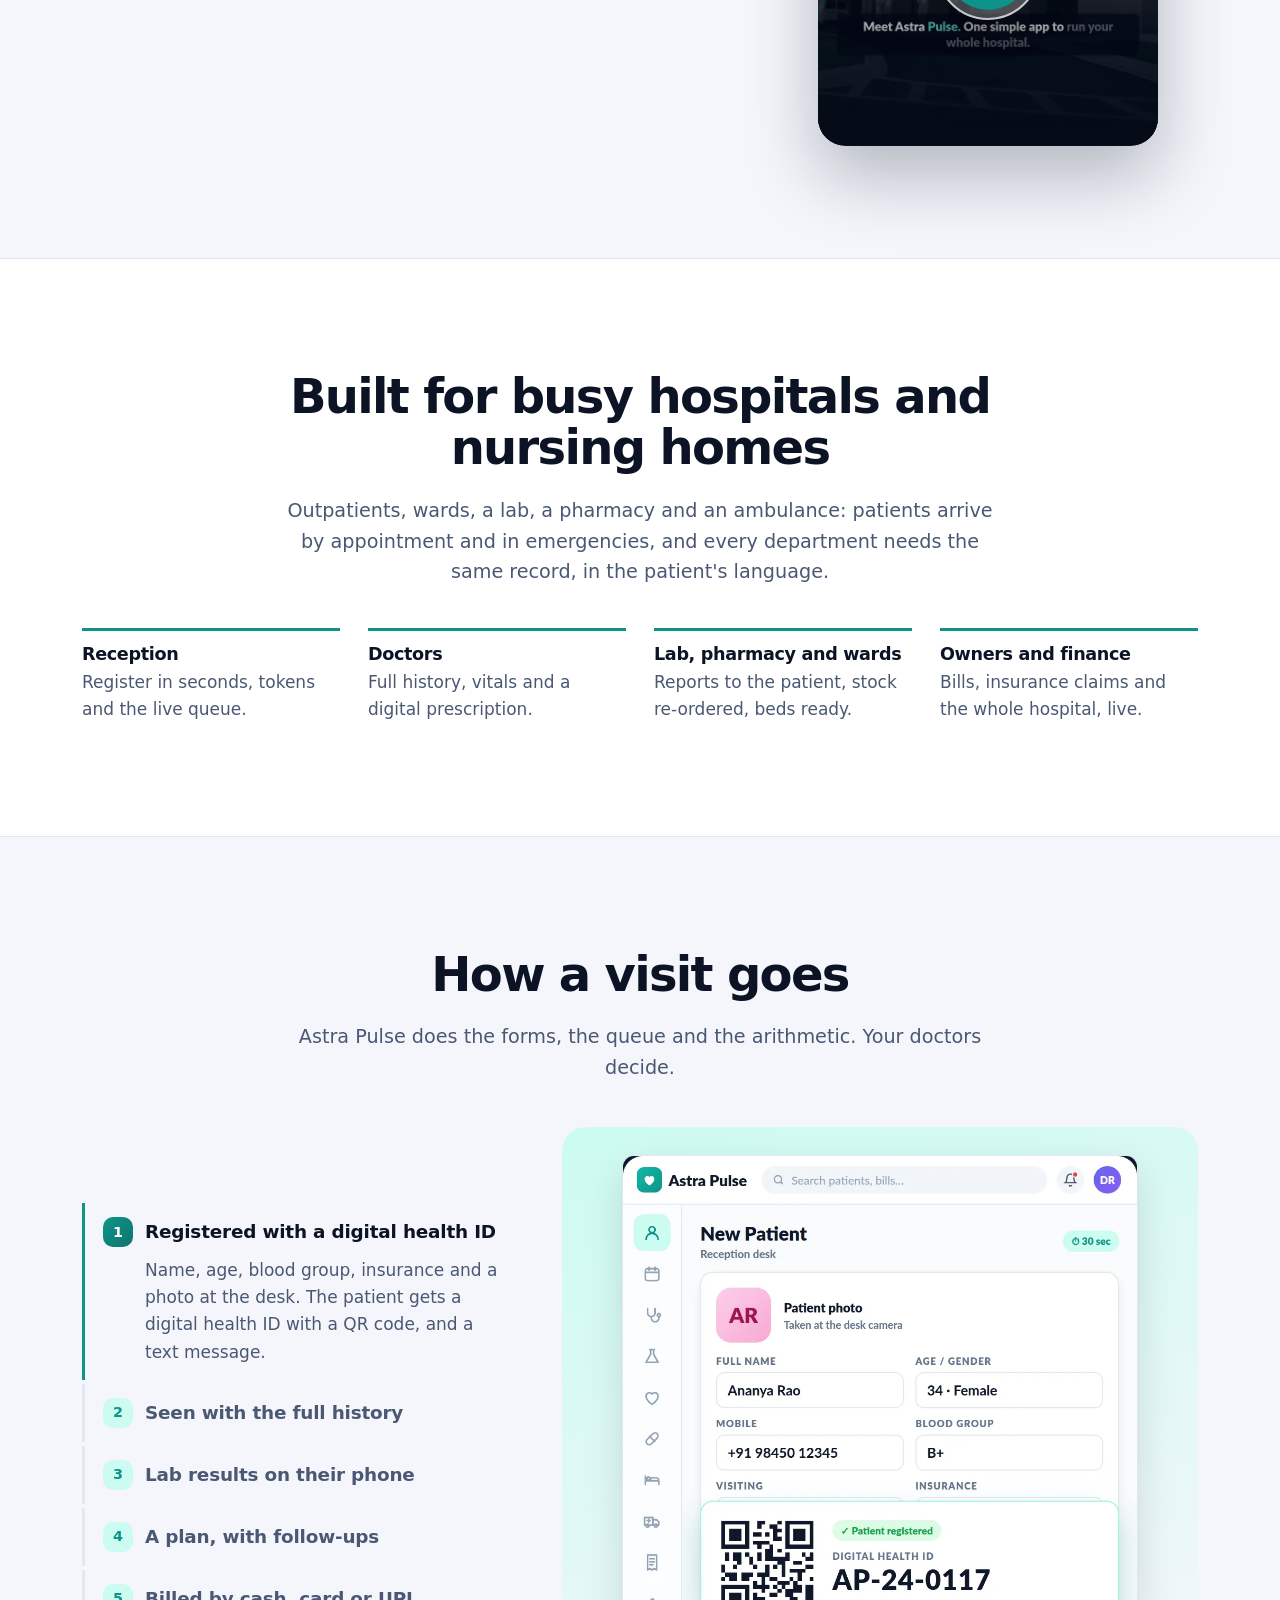
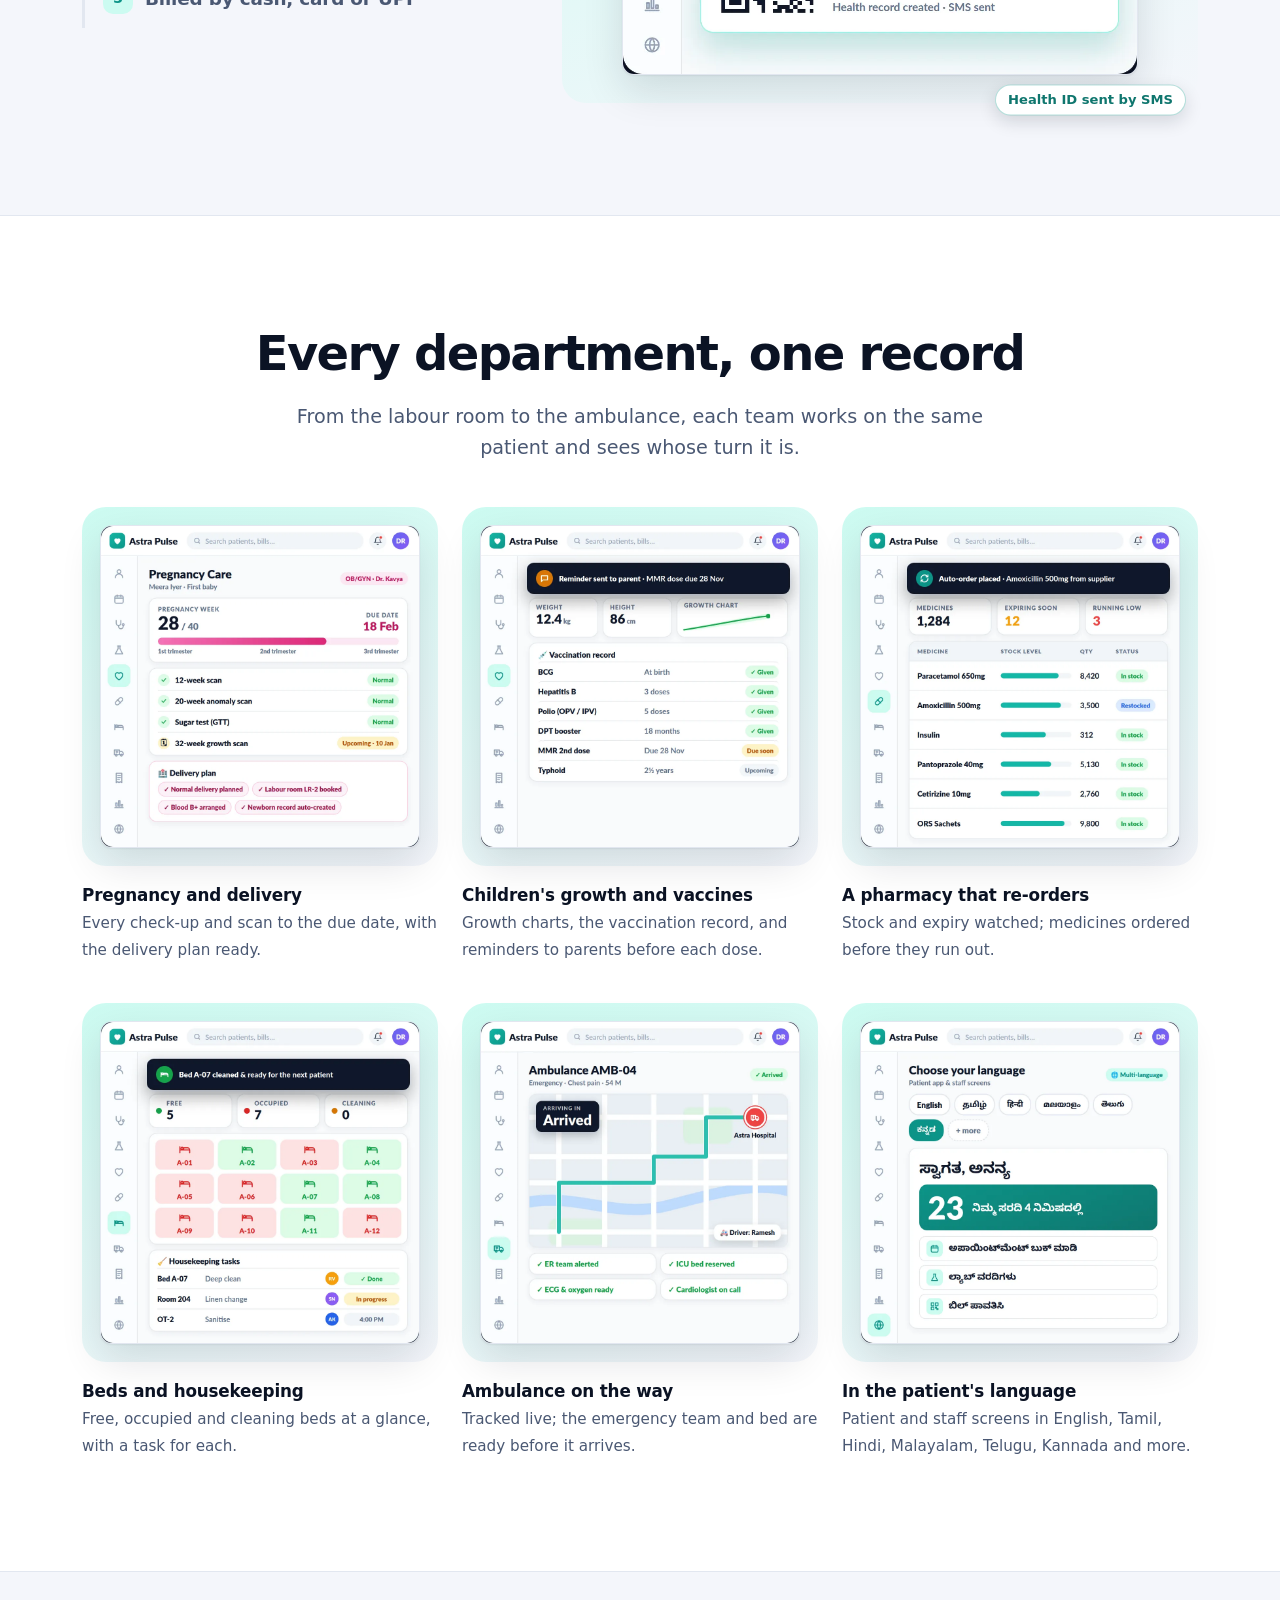
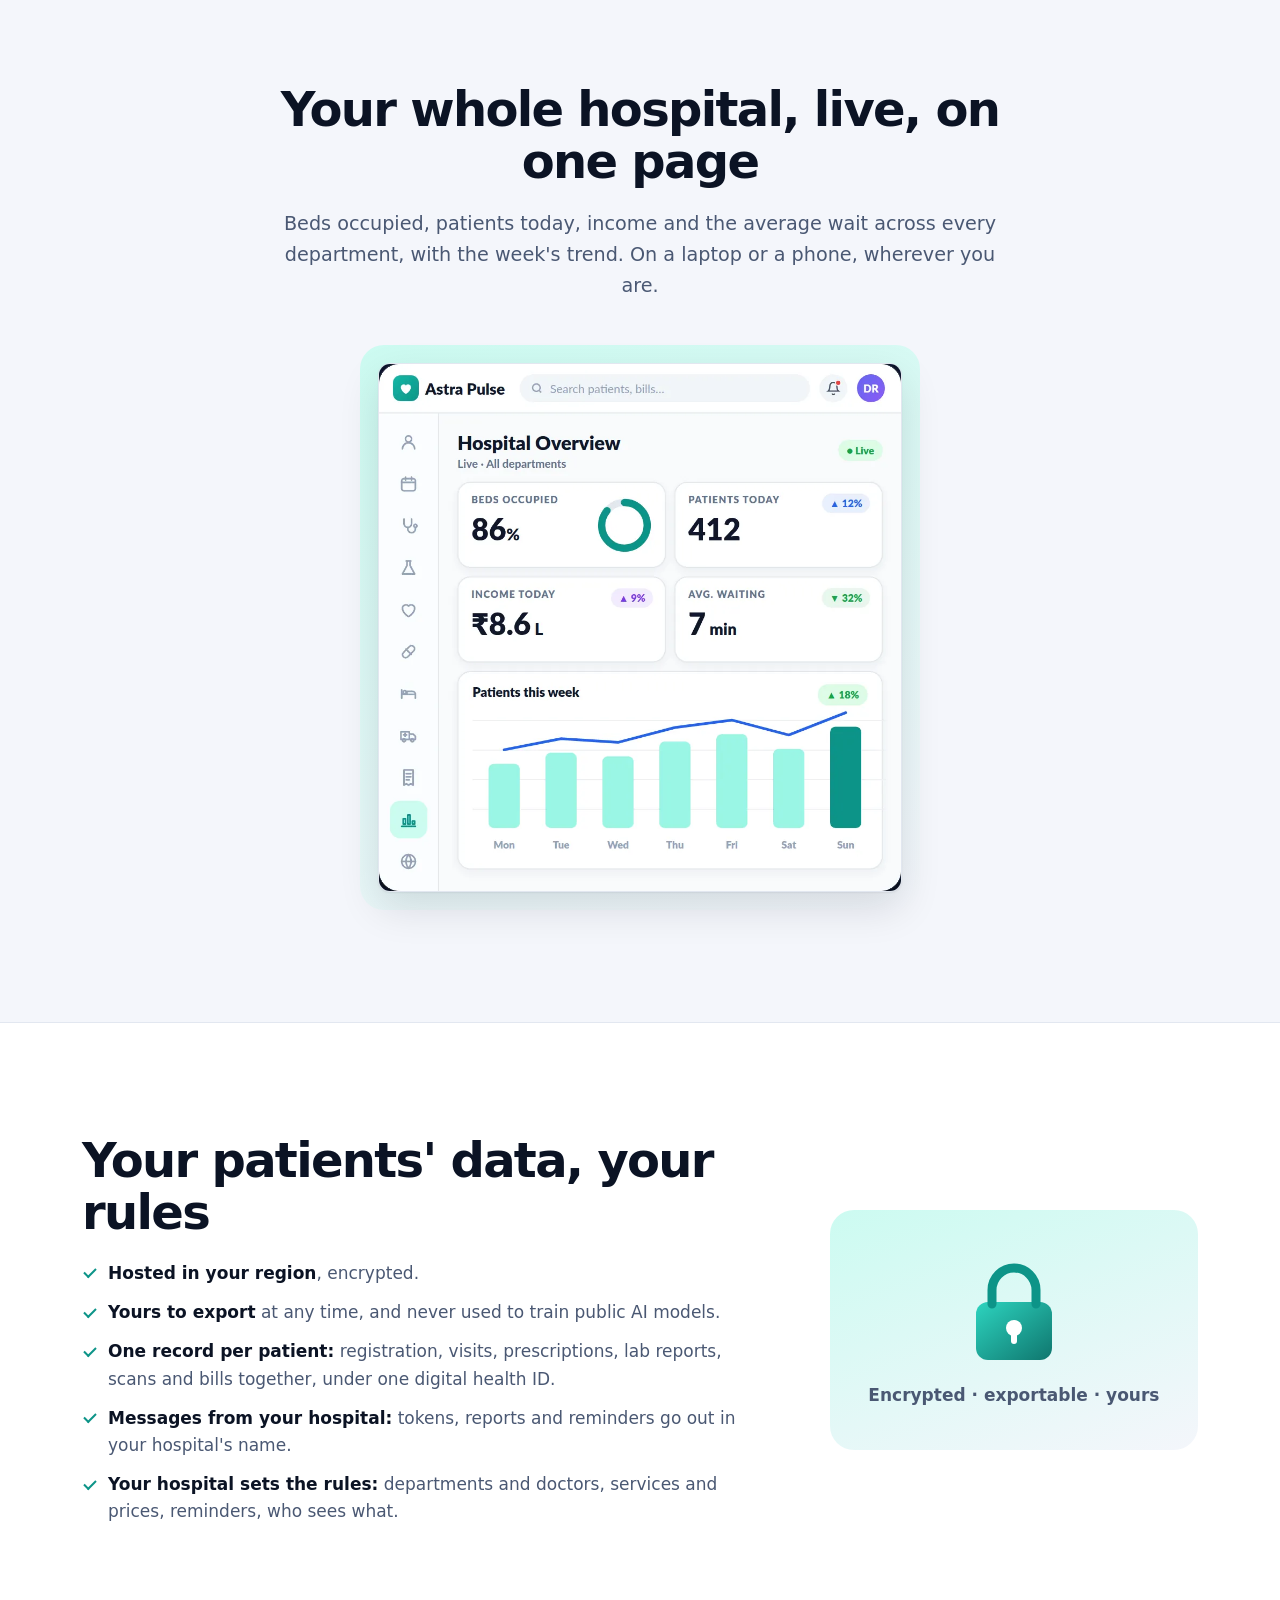
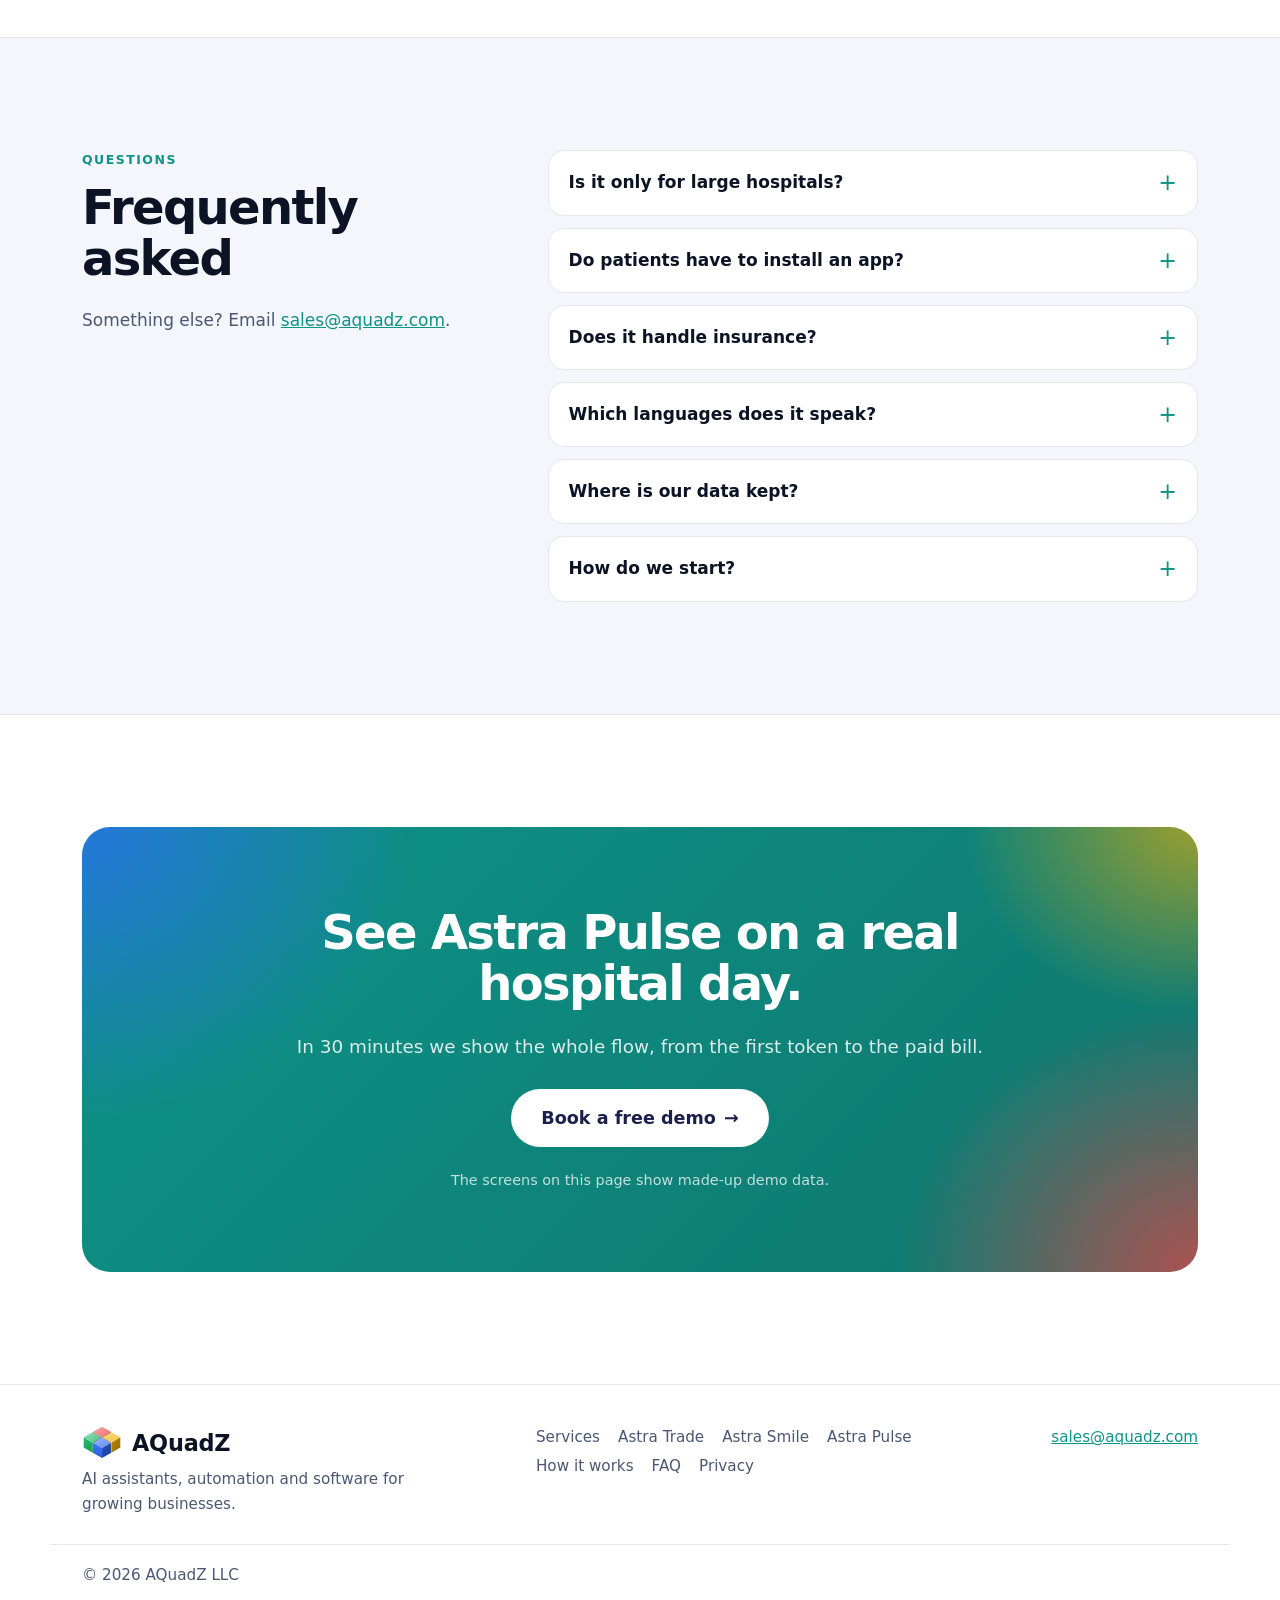
==== commit 13a5af5e: "Keep the phone header on one line down to 320px Co-Authored-By: Claude Opus 5.5 <noreply@anthropic.c" ====
--- a/astra-pulse/index.html
+++ b/astra-pulse/index.html
@@ -38,15 +38,16 @@
         <svg class="brand-mark" viewBox="-1.95 -1.7 3.9 3.4" aria-hidden="true"><defs><linearGradient id="a1-red-t" x1="0" y1="0" x2="1" y2="1"><stop offset="0" stop-color="#f8abab"/><stop offset="1" stop-color="#f26969"/></linearGradient><linearGradient id="a1-red-l" x1="0" y1="0" x2="0" y2="1"><stop offset="0" stop-color="#f05353"/><stop offset="1" stop-color="#d23c3c"/></linearGradient><linearGradient id="a1-red-r" x1="0" y1="0" x2="1" y2="1"><stop offset="0" stop-color="#ba3535"/><stop offset="1" stop-color="#8b2727"/></linearGradient><linearGradient id="a1-yellow-t" x1="0" y1="0" x2="1" y2="1"><stop offset="0" stop-color="#fadd8d"/><stop offset="1" stop-color="#f7c234"/></linearGradient><linearGradient id="a1-yellow-l" x1="0" y1="0" x2="0" y2="1"><stop offset="0" stop-color="#f6b915"/><stop offset="1" stop-color="#d89e01"/></linearGradient><linearGradient id="a1-yellow-r" x1="0" y1="0" x2="1" y2="1"><stop offset="0" stop-color="#bf8c01"/><stop offset="1" stop-color="#8e6801"/></linearGradient><linearGradient id="a1-green-t" x1="0" y1="0" x2="1" y2="1"><stop offset="0" stop-color="#96ddb9"/><stop offset="1" stop-color="#45c283"/></linearGradient><linearGradient id="a1-green-l" x1="0" y1="0" x2="0" y2="1"><stop offset="0" stop-color="#29b970"/><stop offset="1" stop-color="#139e58"/></linearGradient><linearGradient id="a1-green-r" x1="0" y1="0" x2="1" y2="1"><stop offset="0" stop-color="#118c4e"/><stop offset="1" stop-color="#0d683a"/></linearGradient><linearGradient id="a1-blue-t" x1="0" y1="0" x2="1" y2="1"><stop offset="0" stop-color="#a1bcff"/><stop offset="1" stop-color="#5989ff"/></linearGradient><linearGradient id="a1-blue-l" x1="0" y1="0" x2="0" y2="1"><stop offset="0" stop-color="#4077ff"/><stop offset="1" stop-color="#295ee0"/></linearGradient><linearGradient id="a1-blue-r" x1="0" y1="0" x2="1" y2="1"><stop offset="0" stop-color="#2553c7"/><stop offset="1" stop-color="#1b3e94"/></linearGradient><clipPath id="a1-q-clip"><polygon transform="translate(0.0 -0.53)" points="0,-1 0.866,-0.5 0.866,0.5 0,1 -0.866,0.5 -0.866,-0.5"/><polygon transform="translate(0.92 0.0)" points="0,-1 0.866,-0.5 0.866,0.5 0,1 -0.866,0.5 -0.866,-0.5"/><polygon transform="translate(-0.92 0.0)" points="0,-1 0.866,-0.5 0.866,0.5 0,1 -0.866,0.5 -0.866,-0.5"/><polygon transform="translate(0.0 0.53)" points="0,-1 0.866,-0.5 0.866,0.5 0,1 -0.866,0.5 -0.866,-0.5"/></clipPath><linearGradient id="a1-q-shine" x1="0" y1="0" x2="1" y2="0"><stop offset="0" stop-color="#fff" stop-opacity="0"/><stop offset=".5" stop-color="#fff" stop-opacity=".45"/><stop offset="1" stop-color="#fff" stop-opacity="0"/></linearGradient></defs><g class="q-in" style="--dx:0.0px;--dy:-2.2px;--i:0"><g transform="translate(0.0 -0.53)"><g class="q-beat" style="--i:0"><polygon points="0,-1 0.866,-0.5 0,0 -0.866,-0.5" fill="url(#a1-red-t)"/><polygon points="-0.866,-0.5 0,0 0,1 -0.866,0.5" fill="url(#a1-red-l)"/><polygon points="0,0 0.866,-0.5 0.866,0.5 0,1" fill="url(#a1-red-r)"/><polyline points="-0.866,-0.5 0,0 0.866,-0.5" fill="none" stroke="#fff" stroke-opacity=".55" stroke-width=".035" stroke-linejoin="round"/><polyline points="0,0 0,1" fill="none" stroke="#fff" stroke-opacity=".18" stroke-width=".03"/></g></g></g><g class="q-in" style="--dx:2.2px;--dy:0.0px;--i:1"><g transform="translate(0.92 0.0)"><g class="q-beat" style="--i:1"><polygon points="0,-1 0.866,-0.5 0,0 -0.866,-0.5" fill="url(#a1-yellow-t)"/><polygon points="-0.866,-0.5 0,0 0,1 -0.866,0.5" fill="url(#a1-yellow-l)"/><polygon points="0,0 0.866,-0.5 0.866,0.5 0,1" fill="url(#a1-yellow-r)"/><polyline points="-0.866,-0.5 0,0 0.866,-0.5" fill="none" stroke="#fff" stroke-opacity=".55" stroke-width=".035" stroke-linejoin="round"/><polyline points="0,0 0,1" fill="none" stroke="#fff" stroke-opacity=".18" stroke-width=".03"/></g></g></g><g class="q-in" style="--dx:-2.2px;--dy:0.0px;--i:3"><g transform="translate(-0.92 0.0)"><g class="q-beat" style="--i:3"><polygon points="0,-1 0.866,-0.5 0,0 -0.866,-0.5" fill="url(#a1-green-t)"/><polygon points="-0.866,-0.5 0,0 0,1 -0.866,0.5" fill="url(#a1-green-l)"/><polygon points="0,0 0.866,-0.5 0.866,0.5 0,1" fill="url(#a1-green-r)"/><polyline points="-0.866,-0.5 0,0 0.866,-0.5" fill="none" stroke="#fff" stroke-opacity=".55" stroke-width=".035" stroke-linejoin="round"/><polyline points="0,0 0,1" fill="none" stroke="#fff" stroke-opacity=".18" stroke-width=".03"/></g></g></g><g class="q-in" style="--dx:0.0px;--dy:2.2px;--i:2"><g transform="translate(0.0 0.53)"><g class="q-beat" style="--i:2"><polygon points="0,-1 0.866,-0.5 0,0 -0.866,-0.5" fill="url(#a1-blue-t)"/><polygon points="-0.866,-0.5 0,0 0,1 -0.866,0.5" fill="url(#a1-blue-l)"/><polygon points="0,0 0.866,-0.5 0.866,0.5 0,1" fill="url(#a1-blue-r)"/><polyline points="-0.866,-0.5 0,0 0.866,-0.5" fill="none" stroke="#fff" stroke-opacity=".55" stroke-width=".035" stroke-linejoin="round"/><polyline points="0,0 0,1" fill="none" stroke="#fff" stroke-opacity=".18" stroke-width=".03"/></g></g></g><g clip-path="url(#a1-q-clip)"><rect class="q-shine" x="-3" y="-2" width="1.4" height="4" fill="url(#a1-q-shine)" transform="skewX(-20)"/></g></svg>
         <span class="wordmark"><b class="wm-a">A</b>Quad<b class="wm-z">Z</b></span>
       </a>
-      <nav aria-label="Main">
+      <nav aria-label="Main" id="main-nav">
         <a class="nav-sub" href="/#services">Services</a>
         <a href="../astra/">Astra Trade</a>
         <a href="../astra-smile/">Astra Smile</a>
         <a href="./" aria-current="page">Astra Pulse</a>
         <a class="nav-sub" href="#how-it-works">How it works</a>
         <a class="nav-sub" href="#faq">FAQ</a>
-        <a class="nav-cta" href="#demo">Book a free demo</a>
+        <a class="nav-cta" href="#demo">Book a<span class="cta-free"> free</span> demo</a>
       </nav>
+      <button class="nav-toggle" type="button" aria-expanded="false" aria-controls="main-nav"><span class="nav-toggle-bars" aria-hidden="true"></span><span class="sr-only">Menu</span></button>
     </div>
   </header>
 
@@ -334,5 +335,15 @@
     });
   })();
   </script>
+  <script>
+  (function () {
+    var header = document.querySelector('.site-header'), btn = header && header.querySelector('.nav-toggle');
+    if (!btn) return;
+    function set(open) { header.classList.toggle('menu-open', open); btn.setAttribute('aria-expanded', open ? 'true' : 'false'); }
+    btn.addEventListener('click', function () { set(!header.classList.contains('menu-open')); });
+    header.querySelectorAll('nav a').forEach(function (a) { a.addEventListener('click', function () { set(false); }); });
+    document.addEventListener('keydown', function (e) { if (e.key === 'Escape' && header.classList.contains('menu-open')) { set(false); btn.focus(); } });
+  })();
+  </script>
 </body>
 </html>
--- a/styles.css
+++ b/styles.css
@@ -101,6 +101,37 @@
 .on-dark nav a:hover { color: var(--night-ink); background: rgb(255 255 255 / 8%); }
 nav .nav-cta, .on-dark nav .nav-cta { color: #fff; background: linear-gradient(135deg, var(--brand), var(--brand-3)); font-weight: 650; }
 @media (max-width: 760px) { .site-header nav a:not(.nav-cta) { display: none; } }
+/* phones: a menu button opens the full list below the header */
+.sr-only { position: absolute; width: 1px; height: 1px; margin: -1px; overflow: hidden; clip: rect(0 0 0 0); white-space: nowrap; border: 0; }
+.nav-toggle { display: none; }
+@media (max-width: 760px) {
+  .js .header-row { flex-wrap: wrap; gap: 10px; }
+  .js .header-row > nav { margin-left: auto; }
+  .js .nav-toggle { display: inline-grid; place-items: center; flex: none; width: 44px; height: 44px; padding: 0; border-radius: 12px; border: 1px solid var(--line); background: transparent; color: var(--ink); cursor: pointer; }
+  .js .on-dark .nav-toggle { border-color: var(--night-line); color: var(--night-ink); }
+  .nav-toggle-bars, .nav-toggle-bars::before, .nav-toggle-bars::after { display: block; width: 20px; height: 2px; border-radius: 2px; background: currentColor; transition: transform .2s ease, opacity .2s ease; }
+  .nav-toggle-bars { position: relative; }
+  .nav-toggle-bars::before, .nav-toggle-bars::after { content: ""; position: absolute; left: 0; }
+  .nav-toggle-bars::before { top: -6px; }
+  .nav-toggle-bars::after { top: 6px; }
+  .menu-open .nav-toggle-bars { background: transparent; }
+  .menu-open .nav-toggle-bars::before { transform: translateY(6px) rotate(45deg); background: currentColor; }
+  .menu-open .nav-toggle-bars::after { transform: translateY(-6px) rotate(-45deg); background: currentColor; }
+  .nav-toggle:focus-visible { outline: 3px solid var(--brand); outline-offset: 2px; }
+  .site-header.menu-open .header-row > nav { order: 3; flex-basis: 100%; flex-direction: column; align-items: stretch; gap: 2px; margin: 0; padding: 4px 0 16px; }
+  .site-header.menu-open nav a:not(.nav-cta), .site-header.menu-open nav a.nav-sub { display: block; padding: 12px 14px; border-radius: 12px; font-size: 1.05rem; }
+  .site-header.menu-open nav .nav-cta { margin-top: 8px; padding: 13px 14px; text-align: center; font-size: 1.05rem; }
+  .site-header.menu-open .nav-toggle { margin-left: auto; }
+  .site-header.menu-open .header-row { align-content: flex-start; padding-top: 12px; }
+}
+@media (max-width: 400px) {
+  .js .header-row { gap: 8px; }
+  .js .site-header .brand-mark { width: 32px; }
+  .js .site-header .brand { gap: 8px; font-size: 1.05rem; }
+  .js .site-header:not(.menu-open) nav .nav-cta { padding: 8px 12px; font-size: 0.86rem; }
+  .js .nav-toggle { width: 40px; height: 40px; }
+}
+@media (max-width: 350px) { .site-header:not(.menu-open) .cta-free { display: none; } }
 
 /* ---------- Type ---------- */
 h1, h2, h3 { line-height: 1.08; letter-spacing: -0.035em; margin: 0 0 0.45em; }
